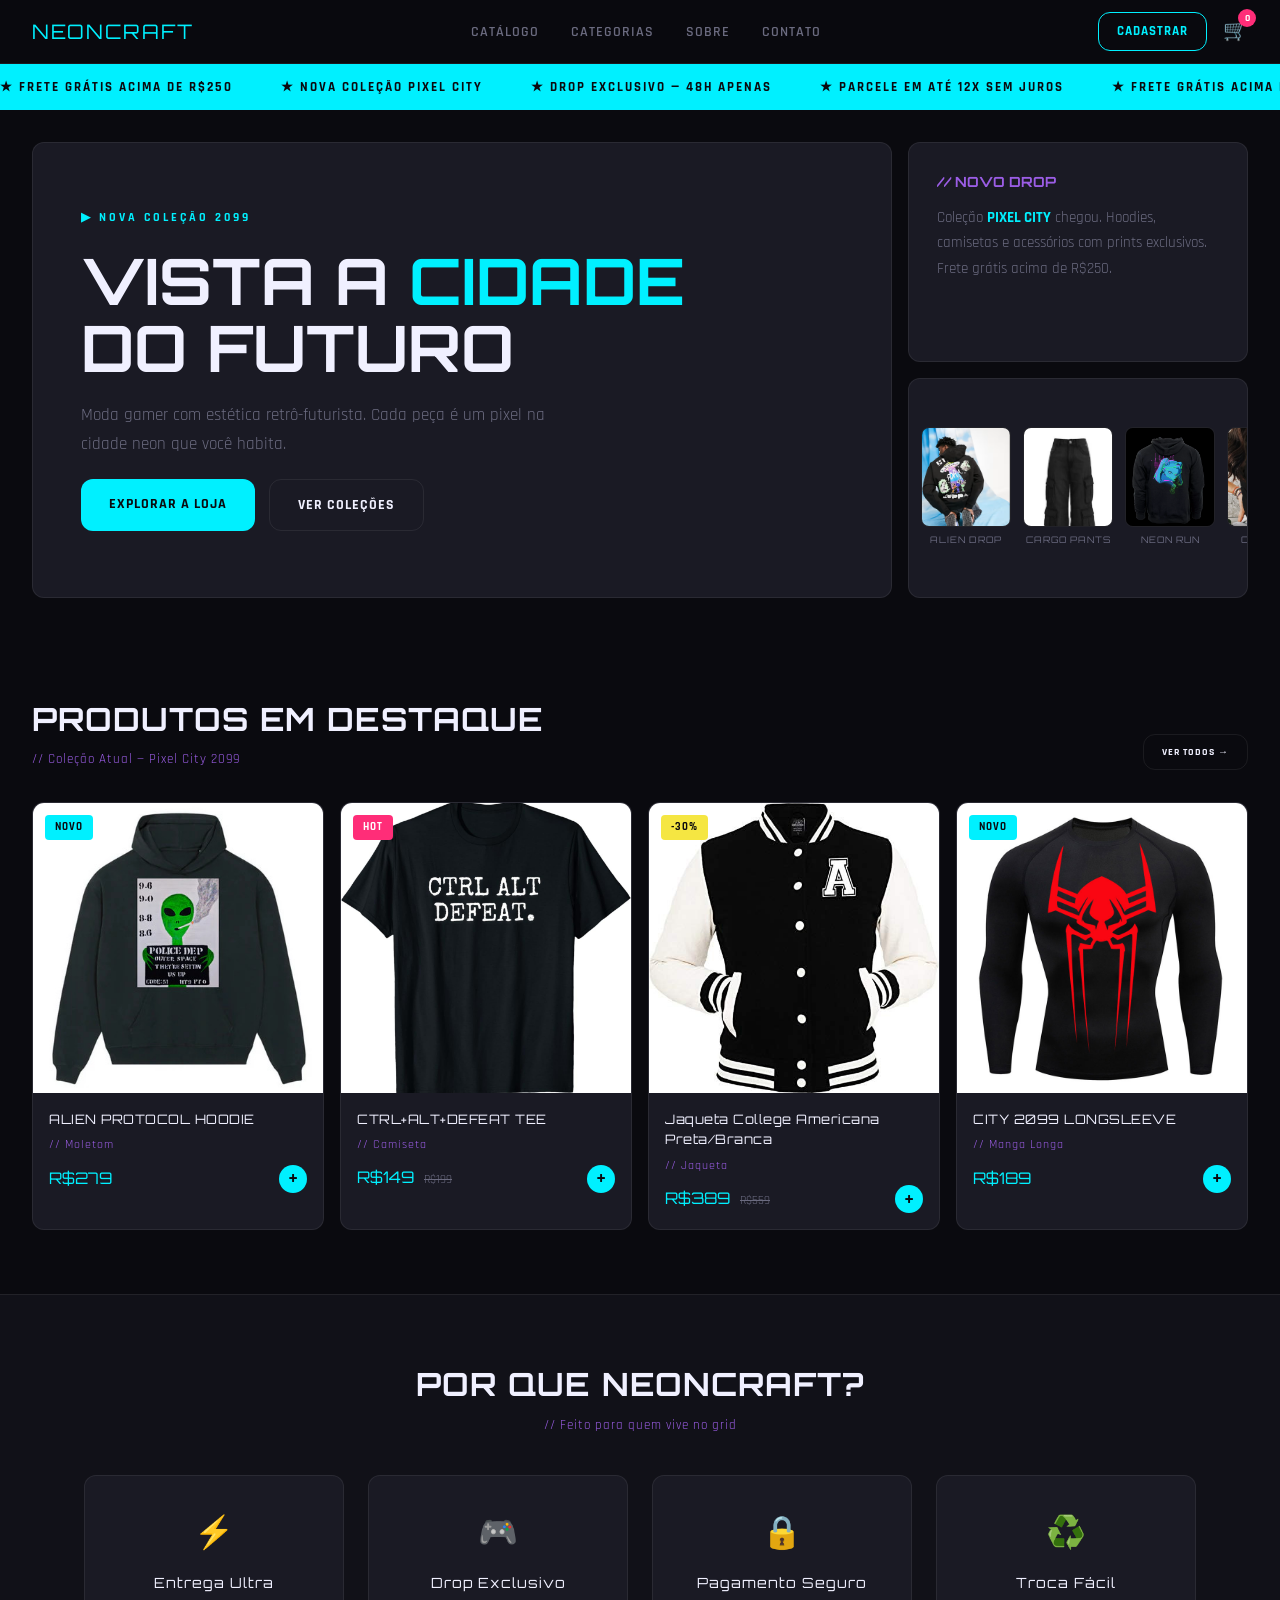
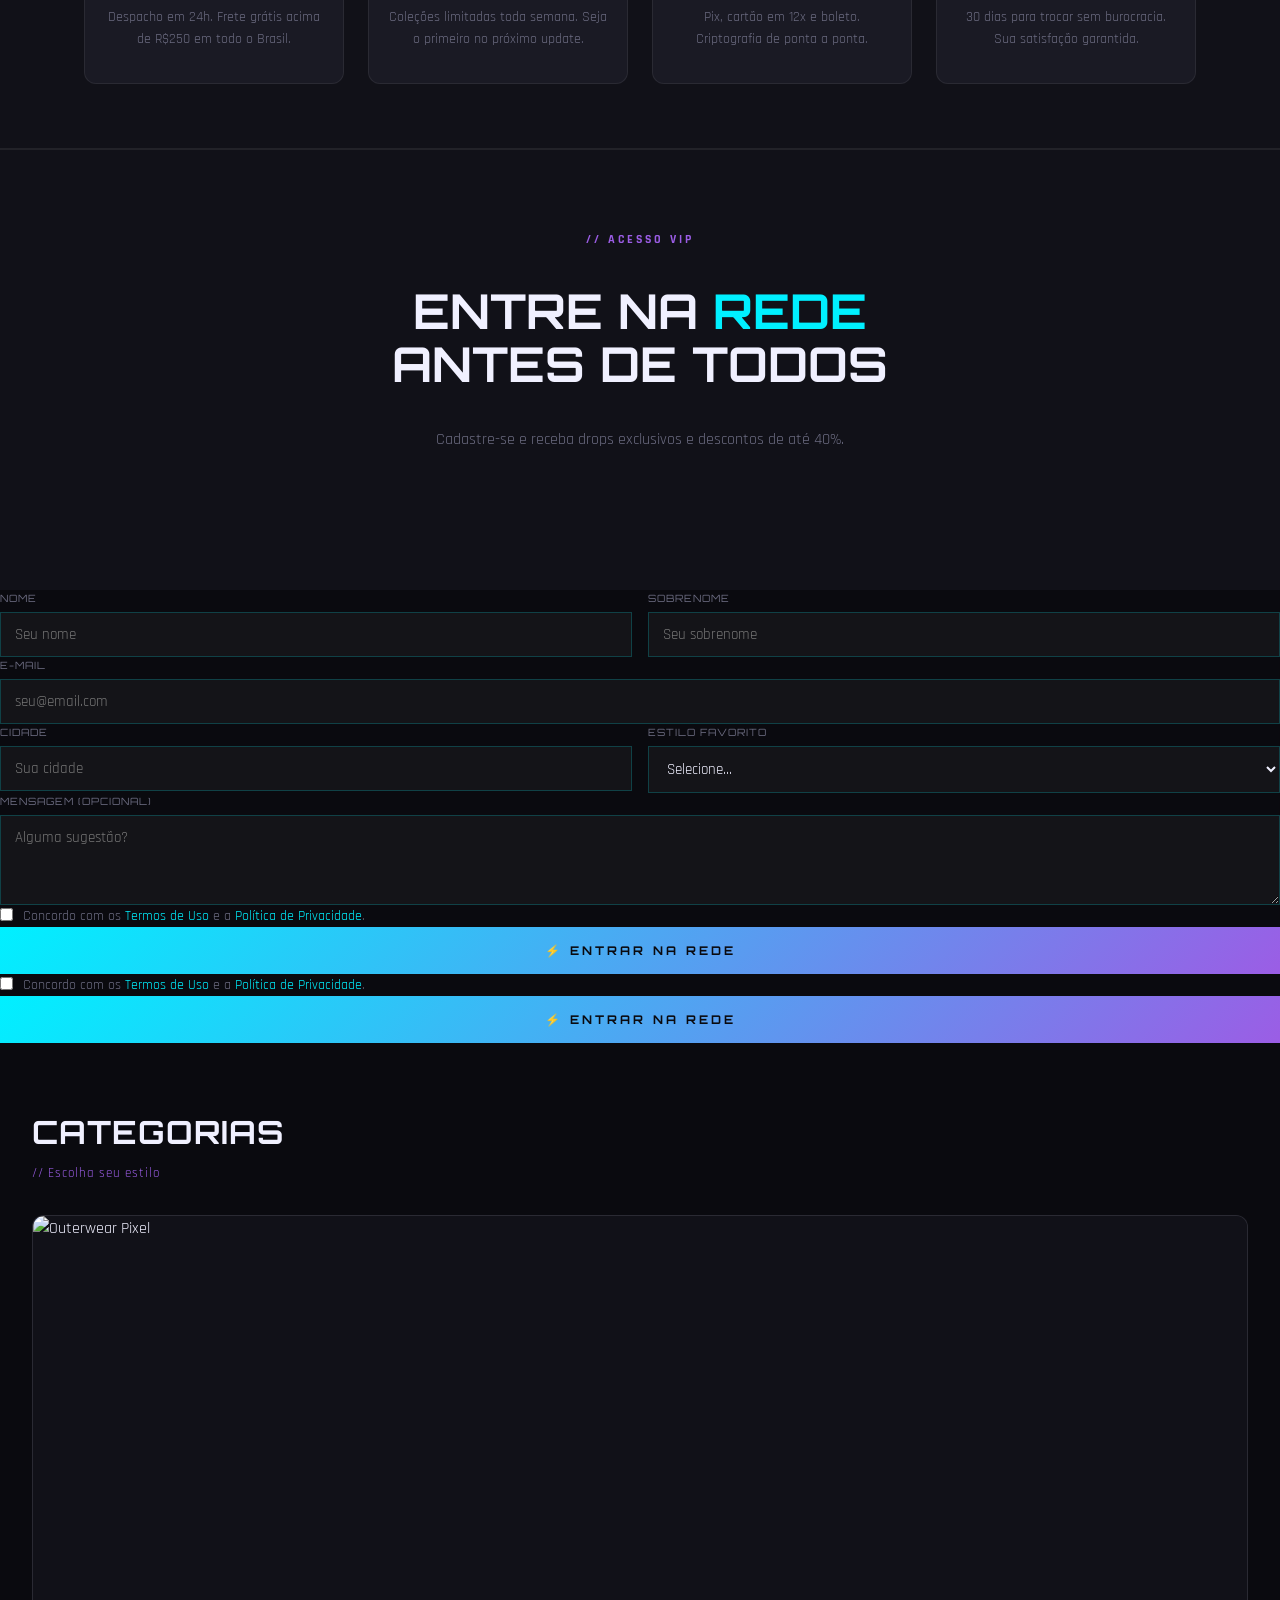
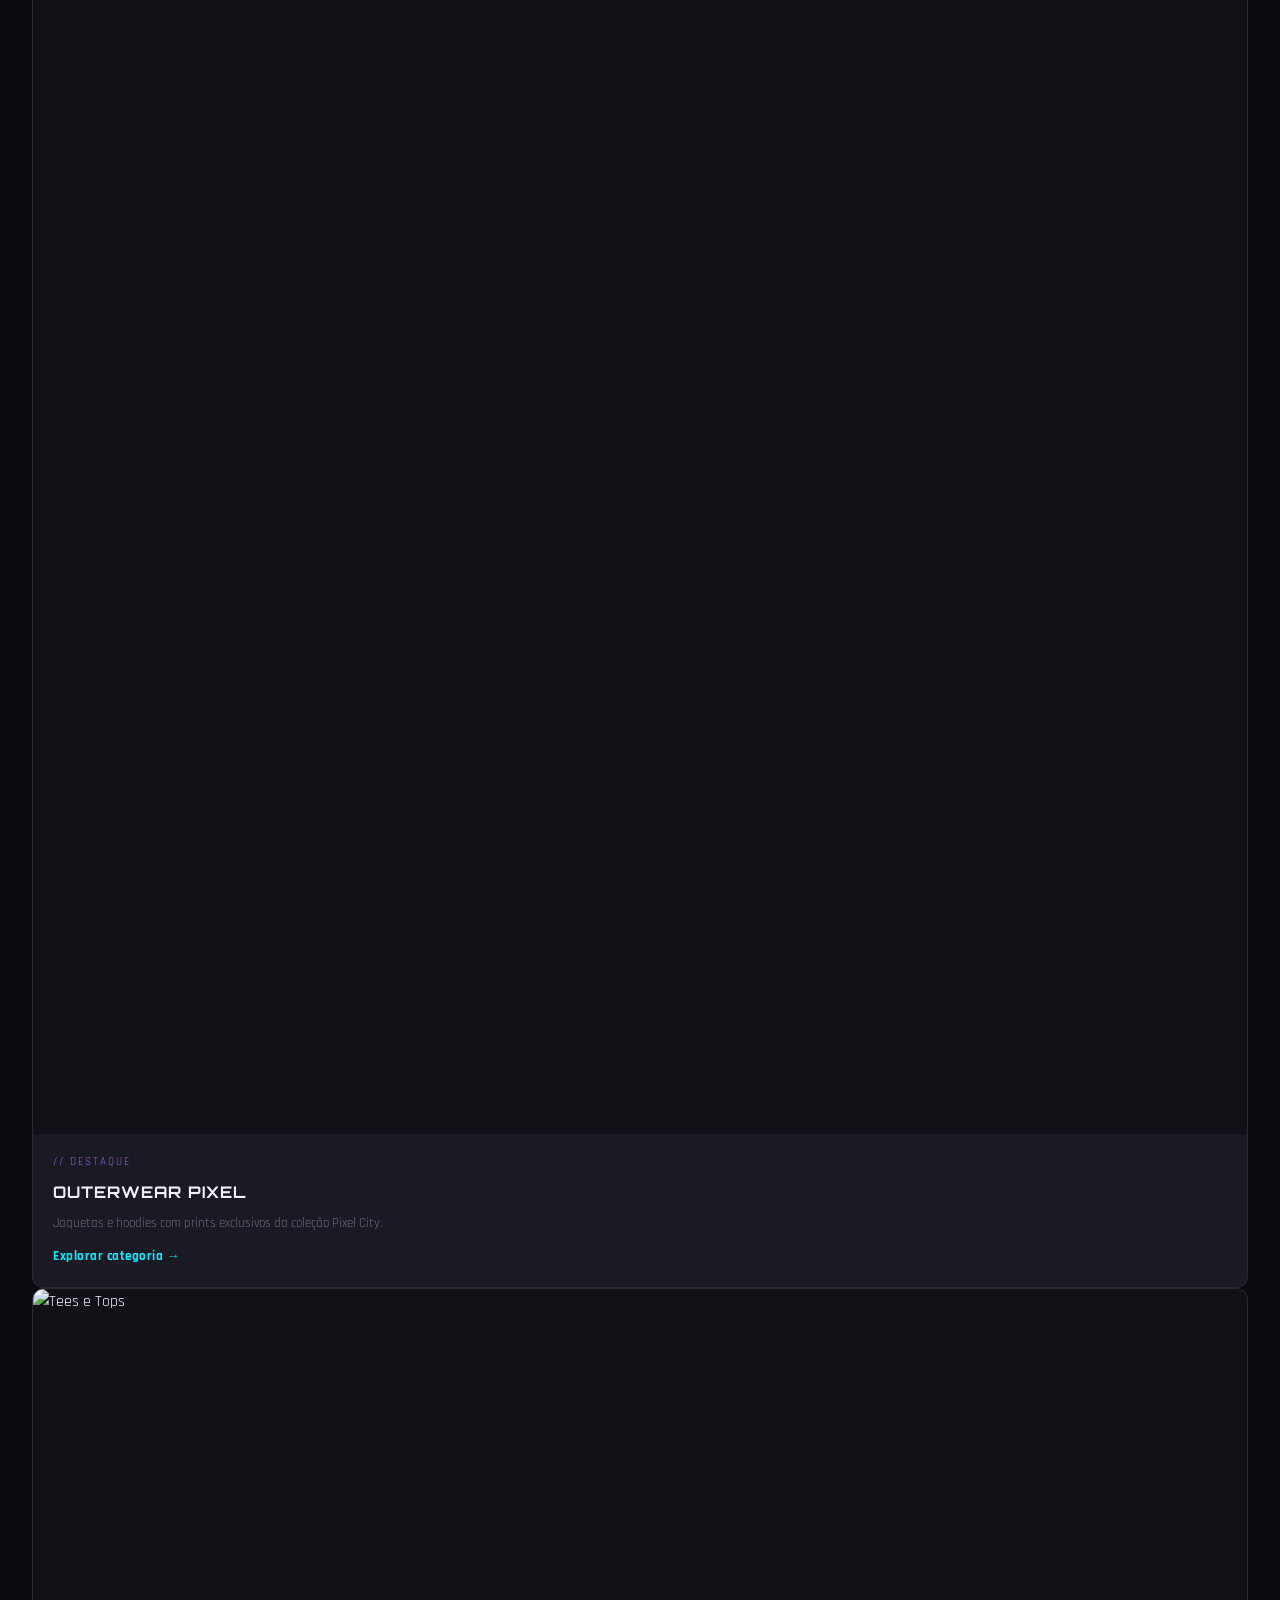
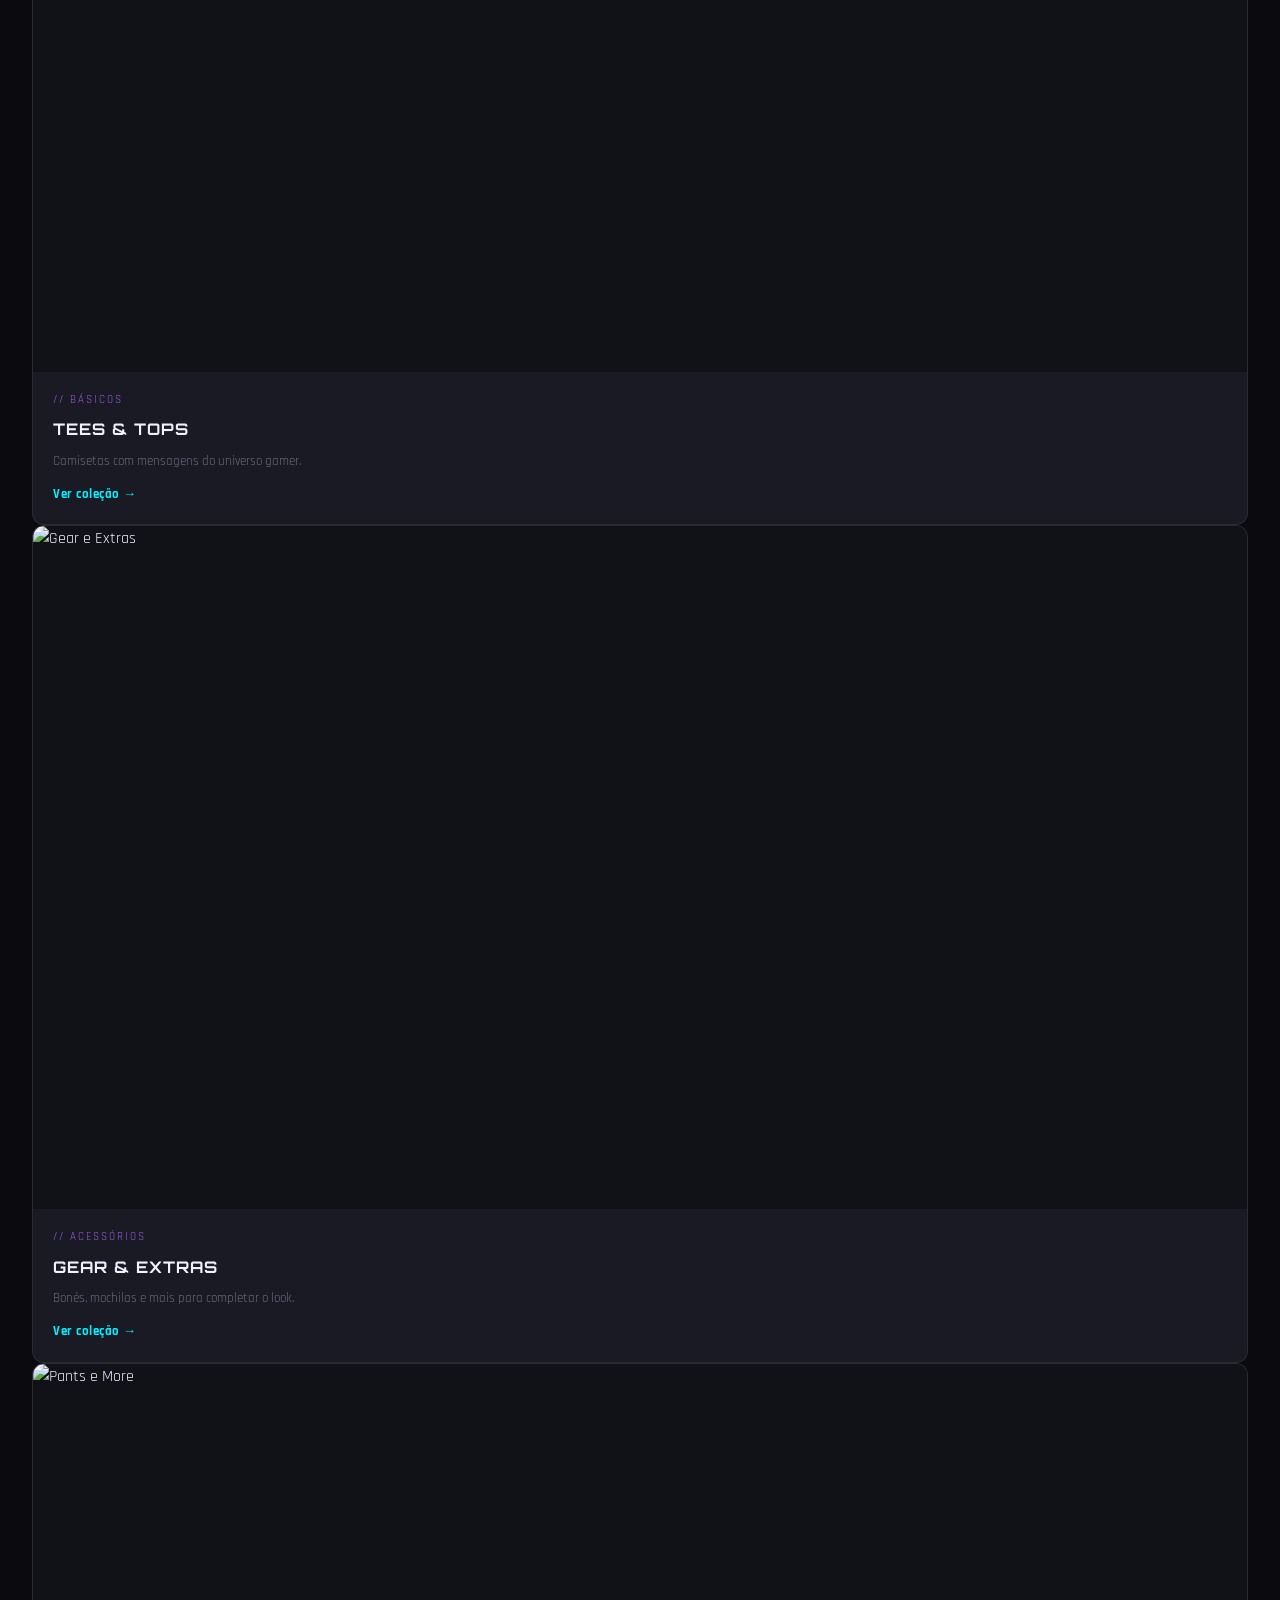
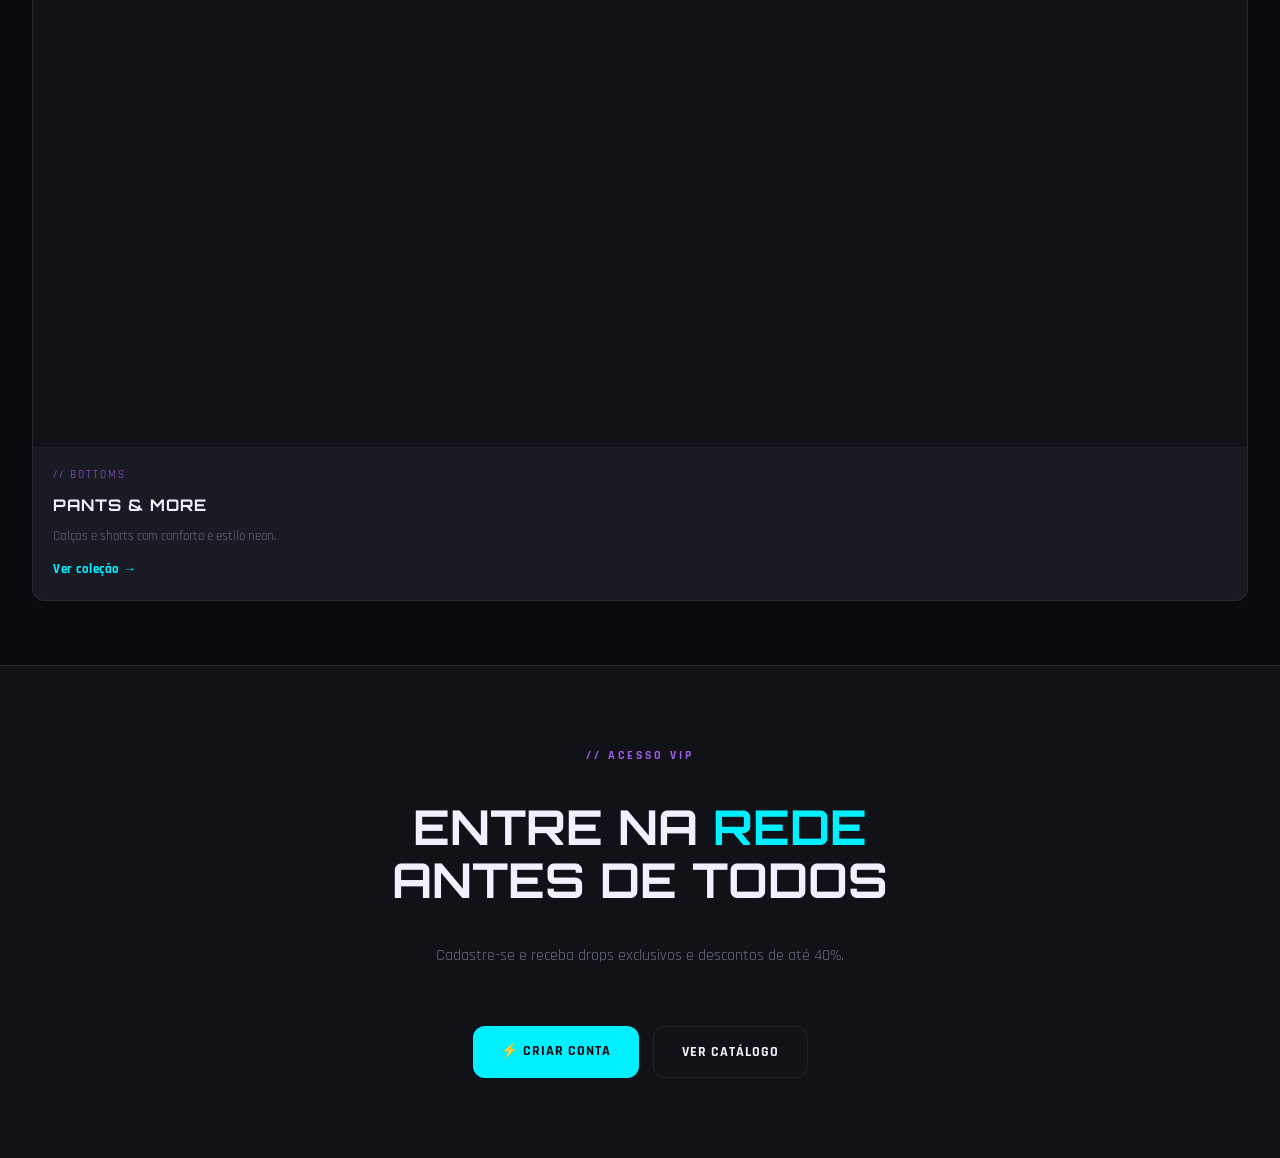
==== index.html @ 834e28f8 "Rodape" ====
<!DOCTYPE html>
<html lang="pt-BR">
<head>
  <meta charset="UTF-8" />
  <meta name="viewport" content="width=device-width, initial-scale=1.0" />
  <title>NEONCRAFT — Loja Gamer</title>
  <link rel="preconnect" href="https://fonts.googleapis.com" />
  <link rel="preconnect" href="https://fonts.gstatic.com" crossorigin />
  <link href="https://fonts.googleapis.com/css2?family=Rajdhani:wght@400;500;600;700&family=Orbitron:wght@700;900&display=swap" rel="stylesheet" />
  <link rel="stylesheet" href="style.css" />
</head>
<body>
  <!-- Barra de navegação -->
  <header class="navbar">
    <a href="index.html" class="nav-logo">NEONCRAFT</a>
    <ul class="nav-links">
      <li><a href="catalogo.html">Catálogo</a></li>
      <li><a href="#categorias">Categorias</a></li>
      <li><a href="#sobre">Sobre</a></li>
      <li><a href="cadastro.html">Contato</a></li>
    </ul>

    <div class="nav-actions">
      <a href="cadastro.html" class="btn-cadastrar">Cadastrar</a>
      <a href="carrinho.html" class="cart-icon">🛒
        <span class="cart-badge">0</span>
      </a>
    </div>
  </header>

  <!-- ===== FAIXA DE AVISOS ANIMADA ===== -->
  <div class="ticker">
    <div class="ticker-inner">
      <span class="ticker-item">★ FRETE GRÁTIS ACIMA DE R$250</span>
      <span class="ticker-item">★ NOVA COLEÇÃO PIXEL CITY</span>
      <span class="ticker-item">★ DROP EXCLUSIVO — 48H APENAS</span>
      <span class="ticker-item">★ PARCELE EM ATÉ 12X SEM JUROS</span>
      <span class="ticker-item">★ FRETE GRÁTIS ACIMA DE R$250</span>
      <span class="ticker-item">★ NOVA COLEÇÃO PIXEL CITY</span>
      <span class="ticker-item">★ DROP EXCLUSIVO — 48H APENAS</span>
      <span class="ticker-item">★ PARCELE EM ATÉ 12X SEM JUROS</span>
    </div>
  </div>

  <!-- ===== HERO ===== -->
  <section class="hero">
    <!-- Card principal com título e botões -->
    <div class="hero-main-card">
        <p class="hero-eyebrow">▶ NOVA COLEÇÃO 2099</p>
        <h1 class="hero-title">VISTA A <span>CIDADE</span><br>DO FUTURO</h1>
        <p class="hero-desc">Moda gamer com estética retrô-futurista. Cada peça é um pixel na cidade neon que você habita.</p>
        <div class="hero-btns">
          <a href="catalogo.html" class="btn-primary">Explorar a Loja</a>
          <a href="#categorias" class="btn-secondary">Ver Coleções</a>
        </div>
    </div>

    <!-- Card secundário de texto -->
    <div class="hero-text-card">
      <h3>// NOVO DROP</h3>
      <p>Coleção <strong style="color:var(--cyan)">PIXEL CITY</strong> chegou. Hoodies, camisetas e acessórios com prints exclusivos. Frete grátis acima de R$250.</p>
    </div>

    <!-- Card de scroll com imagens -->
    <div class="hero-scroll-card">
      <div class="scroll-track">
        <div class="scroll-item">
          <img src="Img/Img_Scroll/ALIEN DROP.png" alt="Alien Drop" class="scroll-img" />
          <span>ALIEN DROP</span>
        </div>
        <div class="scroll-item">
          <img src="Img/Img_Scroll/CARGO PANTS.png" alt="Ctrl Alt" class="scroll-img" />
          <span>CARGO PANTS</span>
        </div>

        <div class="scroll-item">
          <img src="Img/Img_Scroll/NEON RUN.png" alt="Neon Run" class="scroll-img" />
          <span>NEON RUN</span>
        </div>
        <div class="scroll-item">
          <img src="Img/Img_Scroll/CITY 2099.png" alt="City 2099" class="scroll-img" />
          <span>CITY 2099</span>
        </div>
        <div class="scroll-item">
          <img src="Img/Img_Scroll/PIXEL ART.png" alt="Pixel Art" class="scroll-img" />
          <span>PIXEL ART</span>
        </div>
        <div class="scroll-item">
          <img src="Img/Img_Scroll/GLITCH.png" alt="Glitch" class="scroll-img" />
          <span>GLITCH</span>
        </div>

        <!-- Duplicados para o loop contínuo funcionar -->
          <div class="scroll-item">
          <img src="Img/Img_Scroll/ALIEN DROP.png" alt="Alien Drop" class="scroll-img" />
          <span>ALIEN DROP</span>
        </div>
        <div class="scroll-item">
          <img src="Img/Img_Scroll/CARGO PANTS.png" alt="Ctrl Alt" class="scroll-img" />
          <span>CARGO PANTS</span>
        </div>

        <div class="scroll-item">
          <img src="Img/Img_Scroll/NEON RUN.png" alt="Neon Run" class="scroll-img" />
          <span>NEON RUN</span>
        </div>
        <div class="scroll-item">
          <img src="Img/Img_Scroll/CITY 2099.png" alt="City 2099" class="scroll-img" />
          <span>CITY 2099</span>
        </div>
        <div class="scroll-item">
          <img src="Img/Img_Scroll/PIXEL ART.png" alt="Pixel Art" class="scroll-img" />
          <span>PIXEL ART</span>
        </div>
        <div class="scroll-item">
          <img src="Img/Img_Scroll/GLITCH.png" alt="Glitch" class="scroll-img" />
          <span>GLITCH</span>
        </div>

      </div>
    </div>
  </section>

  <!-- ===== PRODUTOS EM DESTAQUE ===== -->
  <section class="section" id="produtos">
    <div class="section-header">
      <div>
        <h2 class="section-title">PRODUTOS EM DESTAQUE</h2>
        <p class="section-sub">// Coleção Atual — Pixel City 2099</p>
      </div>
      <a href="catalogo.html" class="btn-secondary" style="font-size:10px;padding:9px 18px;">Ver Todos →</a>
    </div>

    <!-- ===== PRODUTO 1 ===== -->
    <div class="products-grid">
      <a href="catalogo.html" class="product-card">
        <div class="product-img">
          <img src="/Img/Img_destaque/ALIEN PROTOCOL HOODIE.jpg" alt="Alien Protocol Hoodie" />
          <span class="product-badge badge-new">Novo</span>
        </div>
        <div class="product-info">
          <p class="product-name">ALIEN PROTOCOL HOODIE</p>
          <p class="product-tag">// Moletom</p>
          <div class="product-price-row">
            <span class="product-price">R$279</span>
            <span class="btn-add">+</span>
          </div>
        </div>
      </a>
      <!-- ===== PRODUTO 2 ===== -->
      <a href="catalogo.html" class="product-card">
        <div class="product-img">
          <img src="/Img/Img_destaque/CTRL+ALT+DEFEAT TEE.jpg" alt="Ctrl Alt Defeat Tee" />
          <span class="product-badge badge-hot">Hot</span>
        </div>
        <div class="product-info">
          <p class="product-name">CTRL+ALT+DEFEAT TEE</p>
          <p class="product-tag">// Camiseta</p>
          <div class="product-price-row">
            <div>
              <span class="product-price">R$149</span>
              <span class="product-price-old">R$199</span>
            </div>
            <span class="btn-add">+</span>
          </div>
        </div>
      </a>
      <!-- ===== PRODUTO 3 ===== -->
      <a href="catalogo.html" class="product-card">
        <div class="product-img">
          <img src="/Img/Img_destaque/Jaqueta apex.jpg" alt="Jaqueta College Americana Preta/Branca" />
          <span class="product-badge badge-sale">-30%</span>
        </div>
        <div class="product-info">
          <p class="product-name">Jaqueta College Americana Preta/Branca</p>
          <p class="product-tag">// Jaqueta</p>
          <div class="product-price-row">
            <div>
              <span class="product-price">R$389</span>
              <span class="product-price-old">R$559</span>
            </div>
            <span class="btn-add">+</span>
          </div>
        </div>
      </a>
      <!-- ===== PRODUTO 4 ===== -->
      <a href="catalogo.html" class="product-card">
        <div class="product-img">
          <img src="/Img/Img_destaque/CITY 2099 LONGSLEEVE.jpg" alt="City 2099 Longsleeve" />
          <span class="product-badge badge-new">Novo</span>
        </div>
        <div class="product-info">
          <p class="product-name">CITY 2099 LONGSLEEVE</p>
          <p class="product-tag">// Manga Longa</p>
          <div class="product-price-row">
            <span class="product-price">R$189</span>
            <span class="btn-add">+</span>
          </div>
        </div>
      </a>
    </div>
  </section>

  <!-- ===== POR QUE NEONCRAFT? ===== -->
<section class="features" id="sobre">
  <div class="section-header" style="justify-content:center; text-align:center; margin-bottom:40px;">
    <div>
      <h2 class="section-title">POR QUE NEONCRAFT?</h2>
      <p class="section-sub">// Feito para quem vive no grid</p>
    </div>
  </div>
  <div class="features-flex">
    <div class="feature-item">
      <span class="feature-icon">⚡</span>
      <p class="feature-title">Entrega Ultra</p>
      <p class="feature-desc">Despacho em 24h. Frete grátis acima de R$250 em todo o Brasil.</p>
    </div>
    <div class="feature-item">
      <span class="feature-icon">🎮</span>
      <p class="feature-title">Drop Exclusivo</p>
      <p class="feature-desc">Coleções limitadas toda semana. Seja o primeiro no próximo update.</p>
    </div>
    <div class="feature-item">
      <span class="feature-icon">🔒</span>
      <p class="feature-title">Pagamento Seguro</p>
      <p class="feature-desc">Pix, cartão em 12x e boleto. Criptografia de ponta a ponta.</p>
    </div>
    <div class="feature-item">
      <span class="feature-icon">♻️</span>
      <p class="feature-title">Troca Fácil</p>
      <p class="feature-desc">30 dias para trocar sem burocracia. Sua satisfação garantida.</p>
    </div>
  </div>
</section>
<section class="newsletter" id="contato">
  <div class="newsletter-inner" id="cadastro">
    <p class="newsletter-eyebrow">// ACESSO VIP</p>
    <h2 class="newsletter-title">ENTRE NA <span>REDE</span><br>ANTES DE TODOS</h2>
    <p class="newsletter-desc">Cadastre-se e receba drops exclusivos e descontos de até 40%.</p>

    <form class="newsletter-form" onsubmit="handleSubmit(event)" novalidate>
    </form>
  </div>
</section>
<div class="form-row">
  <div class="form-group">
    <label class="form-label" for="nome">Nome</label>
    <input class="form-input" type="text" id="nome" placeholder="Seu nome" required />
  </div>
  <div class="form-group">
    <label class="form-label" for="sobrenome">Sobrenome</label>
    <input class="form-input" type="text" id="sobrenome" placeholder="Seu sobrenome" required />
  </div>
</div>
<div class="form-group">
  <label class="form-label" for="email">E-mail</label>
  <input class="form-input" type="email" id="email" placeholder="seu@email.com" required />
</div>
<div class="form-row">
  <div class="form-group">
    <label class="form-label" for="cidade">Cidade</label>
    <input class="form-input" type="text" id="cidade" placeholder="Sua cidade" />
  </div>
  <div class="form-group">
    <label class="form-label" for="estilo">Estilo Favorito</label>
    <select class="form-select" id="estilo">
      <option value="">Selecione...</option>
      <option>Hoodies & Moletom</option>
      <option>Camisetas & Tops</option>
      <option>Jaquetas & Bombers</option>
      <option>Acessórios</option>
      <option>Tudo!</option>
    </select>
  </div>
</div>
<div class="form-group">
  <label class="form-label" for="mensagem">Mensagem (opcional)</label>
  <textarea class="form-textarea" id="mensagem" placeholder="Alguma sugestão?"></textarea>
</div>
<label class="form-check">
  <input type="checkbox" id="termos" required />
  <span class="form-check-label">Concordo com os <a href="#">Termos de Uso</a> e a <a href="#">Política de Privacidade</a>.</span>
</label>
<button type="submit" class="form-submit">⚡ ENTRAR NA REDE</button>

<div class="form-success" id="formSuccess">
  <p>✓ CADASTRO REALIZADO</p>
  <p>Bem-vindo à rede! Fique de olho no seu e-mail.</p>
</div>
<label class="form-check">
  <input type="checkbox" id="termos" required />
  <span class="form-check-label">Concordo com os <a href="#">Termos de Uso</a> e a <a href="#">Política de Privacidade</a>.</span>
</label>
<button type="submit" class="form-submit">⚡ ENTRAR NA REDE</button>

<div class="form-success" id="formSuccess">
  <p>✓ CADASTRO REALIZADO</p>
  <p>Bem-vindo à rede! Fique de olho no seu e-mail.</p>
</div>

<!-- ===== CATEGORIAS ===== -->
<section class="section" id="categorias">
  <div class="section-header">
    <div>
      <h2 class="section-title">CATEGORIAS</h2>
      <p class="section-sub">// Escolha seu estilo</p>
    </div>
  </div>
  <div class="categories-grid">

    <a href="catalogo.html" class="cat-card large">
      <div class="cat-img">
        <img src="" alt="Outerwear Pixel" />
      </div>
      <div class="cat-info">
        <p class="cat-label">// Destaque</p>
        <h3 class="cat-title">OUTERWEAR PIXEL</h3>
        <p class="cat-desc">Jaquetas e hoodies com prints exclusivos da coleção Pixel City.</p>
        <span class="cat-link">Explorar categoria →</span>
      </div>
    </a>
<!-- Categoria 2 -->
    <a href="catalogo.html" class="cat-card">
      <div class="cat-img">
        <img src="" alt="Tees e Tops" />
      </div>
      <div class="cat-info">
        <p class="cat-label">// Básicos</p>
        <h3 class="cat-title">TEES & TOPS</h3>
        <p class="cat-desc">Camisetas com mensagens do universo gamer.</p>
        <span class="cat-link">Ver coleção →</span>
      </div>
    </a>


    <!-- Categoria 3 -->
    <a href="catalogo.html" class="cat-card">
      <div class="cat-img">
        <img src="" alt="Gear e Extras" />
      </div>
      <div class="cat-info">
        <p class="cat-label">// Acessórios</p>
        <h3 class="cat-title">GEAR & EXTRAS</h3>
        <p class="cat-desc">Bonés, mochilas e mais para completar o look.</p>
        <span class="cat-link">Ver coleção →</span>
      </div>
    </a>


    <!-- Categoria 4 -->
    <a href="catalogo.html" class="cat-card">
      <div class="cat-img">
        <img src="" alt="Pants e More" />
      </div>
      <div class="cat-info">
        <p class="cat-label">// Bottoms</p>
        <h3 class="cat-title">PANTS & MORE</h3>
        <p class="cat-desc">Calças e shorts com conforto e estilo neon.</p>
        <span class="cat-link">Ver coleção →</span>
      </div>
    </a>


  </div>
</section>
<!-- ===== NEWSLETTER / CTA ===== -->
<section class="newsletter" id="contato">
  <div class="newsletter-inner">
    <p class="newsletter-eyebrow">// ACESSO VIP</p>
    <h2 class="newsletter-title">ENTRE NA <span>REDE</span><br>ANTES DE TODOS</h2>
    <p class="newsletter-desc">Cadastre-se e receba drops exclusivos e descontos de até 40%.</p>
    <div class="newsletter-btns">
      <a href="cadastro.html" class="btn-primary">⚡ Criar Conta</a>
      <a href="catalogo.html" class="btn-secondary">Ver Catálogo</a>
    </div>
  </div>
</section>

</body>
</html>
---- style.css ----
/* --- reset css --- */
*, *::before, *::after {
    box-sizing: border-box;
    margin: 0;
    padding: 0;
}


/* !--- Variáveis globais de cor, tipografia e layout --- !*/
:root {
    --bg:         #0a0a0f;
    --bg2:        #111118;
    --bg3:        #1a1a24;
    --cyan:       #00f0ff;
    --purple:     #9b5de5;
    --pink:       #ff2d78;
    --yellow:     #f5e642;
    --white:      #f0f0ff;
    --gray:       #6b6b80;
    --border:     rgba(255,255,255,0.07);
    --radius:     12px;
    --font-main:  'Rajdhani', sans-serif;
    --font-title: 'Orbitron', sans-serif;
}

/* --- Rolagem suave entre seções --- */
html { scroll-behavior: smooth; }


/* --- Estilo base do corpo da página --- */
body {
    background-color: var(--bg);
    color: var(--white);
    font-family: var(--font-main);
    font-size: 16px;
    line-height: 1.6;
    -webkit-font-smoothing: antialiased;
}


/* --- Links sem sublinhado --- */
a {
    color: inherit;
    text-decoration: none;
}


/* --- Remove marcadores de lista --- */
ul { list-style: none; }


/* --- Imagens responsivas por padrão --- */
img {
    display: block;
    max-width: 100%;
}

/* !--- Variáveis globais de cor, tipografia e layout fim ---! */

/* --- Barra de navegação fixa no topo --- */
.navbar {
    position: sticky;
    top: 0;
    z-index: 100;
    display: flex;
    align-items: center;
    justify-content: space-between;
    padding: 0 32px;
    height: 64px;
    background: rgba(10, 10, 15, 0.92);
    backdrop-filter: blur(12px);
    border-bottom: 1px solid var(--border);
}

/* --- Logo --- */
.nav-logo {
    font-family: var(--font-title);
    font-size: 20px;
    color: var(--cyan);
    letter-spacing: 2px;
}

/* --- Links do menu --- */
.nav-links {
    display: flex;
    gap: 32px;
}

.nav-links a {
    font-family: var(--font-main);
    font-size: 14px;
    font-weight: 600;
    letter-spacing: 1px;
    color: var(--gray);
    text-transform: uppercase;
    transition: color 0.2s;
}

.nav-links a:hover,
.nav-links a.active {
    color: var(--cyan);
}

/* --- Ações da navbar (botão + carrinho) --- */
.nav-actions {
    display: flex;
    align-items: center;
    gap: 16px;
}

/* --- Botão de cadastro --- */
.btn-cadastrar {
    font-family: var(--font-main);
    font-size: 13px;
    font-weight: 700;
    letter-spacing: 1px;
    text-transform: uppercase;
    padding: 8px 18px;
    border: 1px solid var(--cyan);
    color: var(--cyan);
    border-radius: var(--radius);
    transition: background 0.2s, color 0.2s;
}

.btn-cadastrar:hover {
    background: var(--cyan);
    color: var(--bg);
}

/* --- Ícone do carrinho --- */
.cart-icon {
    position: relative;
    font-size: 20px;
}

/* --- Badge de quantidade no carrinho --- */
.cart-badge {
    position: absolute;
    top: -6px;
    right: -8px;
    background: var(--pink);
    color: #fff;
    font-size: 10px;
    font-weight: 700;
    width: 18px;
    height: 18px;
    border-radius: 50%;
    display: flex;
    align-items: center;
    justify-content: center;
}

/* --- Faixa externa do ticker --- */

.ticker {
    overflow: hidden;
    background: var(--cyan);
    padding: 10px 0;
    white-space: nowrap;
}

/* --- Faixa interna que se move --- */
.ticker-inner {
    display: inline-flex;
    gap: 48px;
    animation: ticker-move 28s linear infinite;
}

/* --- Itens do ticker --- */
.ticker-item {
    font-family: var(--font-main);
    font-size: 13px;
    font-weight: 700;
    letter-spacing: 2px;
    text-transform: uppercase;
    color: var(--bg);
}

/* --- Animação de rolagem do ticker --- */
@keyframes ticker-move {
    from { transform: translateX(0); }
    to   { transform: translateX(-50%); }
}

.hero {
    display: grid;
    grid-template-columns: 1fr 340px;
    grid-template-rows: 1fr 1fr;
    gap: 16px;
    padding: 32px;
    min-height: 520px;
display: grid;
    grid-template-columns: 1fr 340px;
    grid-template-rows: 1fr 1fr;
    gap: 16px;
    padding: 32px;
    min-height: 520px;
}

/* --- Card principal (coluna 1, linhas 1 e 2) --- */
.hero-main-card {
    grid-column: 1;
    grid-row: 1 / 3;
    background: var(--bg3);
    border: 1px solid var(--border);
    border-radius: var(--radius);
    padding: 48px;
    display: flex;
    flex-direction: column;
    justify-content: center;
    gap: 20px;
    grid-column: 1;
    grid-row: 1 / 3;
    background: var(--bg3);
    border: 1px solid var(--border);
    border-radius: var(--radius);
    padding: 48px;
    display: flex;
    flex-direction: column;
    justify-content: center;
    gap: 20px;
}

/* --- Eyebrow do hero --- */
.hero-eyebrow {
    font-size: 12px;
    font-weight: 700;
    letter-spacing: 3px;
    color: var(--cyan);
    text-transform: uppercase;
    font-size: 12px;
    font-weight: 700;
    letter-spacing: 3px;
    color: var(--cyan);
    text-transform: uppercase;
}


/* --- Título principal --- */
.hero-title {
    font-family: var(--font-title);
    font-size: clamp(36px, 5vw, 72px);
    line-height: 1.05;
    color: var(--white);
    font-family: var(--font-title);
    font-size: clamp(36px, 5vw, 72px);
    line-height: 1.05;
    color: var(--white);
}

/* --- Palavra destacada no título --- */
.hero-title span { color: var(--cyan); }

/* --- Descrição do hero --- */
.hero-desc {
    font-size: 17px;
    color: var(--gray);
    max-width: 480px;
    line-height: 1.7;
    font-size: 17px;
    color: var(--gray);
    max-width: 480px;
    line-height: 1.7;
}


/* --- Grupo de botões --- */
.hero-btns {
    display: flex;
    gap: 14px;
    flex-wrap: wrap;
    display: flex;
    gap: 14px;
    flex-wrap: wrap;
}

/* --- Botão primário --- */
.btn-primary {
    font-family: var(--font-main);
    font-size: 14px;
    font-weight: 700;
    letter-spacing: 1px;
    text-transform: uppercase;
    padding: 14px 28px;
    background: var(--cyan);
    color: var(--bg);
    border-radius: var(--radius);
    transition: opacity 0.2s;
    font-family: var(--font-main);
    font-size: 14px;
    font-weight: 700;
    letter-spacing: 1px;
    text-transform: uppercase;
    padding: 14px 28px;
    background: var(--cyan);
    color: var(--bg);
    border-radius: var(--radius);
    transition: opacity 0.2s;
}

.btn-primary:hover { opacity: 0.85; }

/* --- Botão secundário --- */
.btn-secondary {
    font-family: var(--font-main);
    font-size: 14px;
    font-weight: 700;
    letter-spacing: 1px;
    text-transform: uppercase;
    padding: 14px 28px;
    border: 1px solid var(--border);
    color: var(--white);
    border-radius: var(--radius);
    transition: border-color 0.2s, color 0.2s;
}

.btn-secondary:hover {
    border-color: var(--cyan);
    color: var(--cyan);
}

/* --- Card secundário de texto --- */
.hero-text-card {
    grid-column: 2;
    grid-row: 1;
    background: var(--bg3);
    border: 1px solid var(--border);
    border-radius: var(--radius);
    padding: 28px;
    display: flex;
    flex-direction: column;
    gap: 12px;
}

.hero-text-card h3 {
    font-family: var(--font-title);
    font-size: 14px;
    color: var(--purple);
    }

.hero-text-card p {
    font-size: 15px;
    color: var(--gray);
    line-height: 1.7;
}

/* --- Card do scroll lateral --- */
.hero-scroll-card {
    grid-column: 2;
    grid-row: 2;
    background: var(--bg3);
    border: 1px solid var(--border);
    border-radius: var(--radius);
    overflow: hidden;
    display: flex;
    align-items: center;
    max-width: 340px;
    height: 100%;
    min-height: 160px;
}

/* --- Trilha de scroll animada --- */
.scroll-track {
    display: flex;
    gap: 12px;
    padding: 12px;
    animation: scroll-lateral 20s linear infinite;
    white-space: nowrap;
    width: max-content;
}

/* --- Cada item do scroll --- */
.scroll-item {
    display: inline-flex;
    flex-direction: column;
    align-items: center;
    gap: 6px;
    flex-shrink: 0;
    min-width: 90px;
}

/* --- Imagem do scroll --- */
.scroll-img {
    width: 90px;
    height: 100px;
    object-fit: cover;
    object-position: center top;
    border-radius: 8px;
    background: var(--bg2);
    border: 1px solid var(--border);
    display: block;
    flex-shrink: 0;
}

/* --- Texto abaixo da imagem --- */
.scroll-item span {
    font-family: var(--font-title);
    font-size: 9px;
    letter-spacing: 1px;
    color: var(--gray);
    white-space: nowrap;
}

/* --- Animação lateral --- */
@keyframes scroll-lateral {
    from { transform: translateX(0); }
    to   { transform: translateX(-50%); }
}

.section {
    padding: 64px 32px;
}

/* --- Cabeçalho de seção com título e ação --- */
.section-header {
    display: flex;
    align-items: flex-end;
    justify-content: space-between;
    margin-bottom: 32px;
}

/* --- Título de seção --- */
.section-title {
    font-family: var(--font-title);
    font-size: clamp(20px, 3vw, 32px);
    color: var(--white);
    letter-spacing: 1px;
}

/* --- Subtítulo de seção --- */
.section-sub {
    font-size: 13px;
    color: var(--purple);
    margin-top: 4px;
    letter-spacing: 1px;
}

/* --- Grid de produtos (4 colunas) --- */
.products-grid {
    display: grid;
    grid-template-columns: repeat(4, 1fr);
    gap: 16px;
}

/* --- Card de produto --- */
.product-card {
    background: var(--bg3);
    border: 1px solid var(--border);
    border-radius: var(--radius);
    overflow: hidden;
    transition: border-color 0.2s, transform 0.2s;
    display: block;
}

.product-card:hover {
    border-color: var(--cyan);
    transform: translateY(-4px);
}

/* --- Área da imagem do produto --- */
.product-img {
    position: relative;
    width: 100%;
    aspect-ratio: 1;
    overflow: hidden;
    background: var(--bg2);
}

/* --- Imagem do produto --- */
.product-img img {
    width: 100%;
    height: 100%;
    object-fit: cover;
    display: block;
    transition: transform 0.3s;
}

.product-card:hover .product-img img {
    transform: scale(1.04);
}

/* --- Badge do produto (Novo, Hot, Sale) --- */
.product-badge {
    position: absolute;
    top: 12px;
    left: 12px;
    font-family: var(--font-main);
    font-size: 11px;
    font-weight: 700;
    letter-spacing: 1px;
    text-transform: uppercase;
    padding: 4px 10px;
    border-radius: 4px;
}

.badge-new  { background: var(--cyan);   color: var(--bg); }
.badge-hot  { background: var(--pink);   color: #fff; }
.badge-sale { background: var(--yellow); color: var(--bg); }

/* --- Informações do produto --- */
.product-info {
    padding: 16px;
    display: flex;
    flex-direction: column;
    gap: 6px;
}

/* --- Nome do produto --- */
.product-name {
    font-family: var(--font-title);
    font-size: 13px;
    letter-spacing: 0.5px;
    color: var(--white);
}

/* --- Tag de categoria --- */
.product-tag {
    font-size: 12px;
    color: var(--purple);
    letter-spacing: 1px;
}

/* --- Linha de preço + botão adicionar --- */
.product-price-row {
    display: flex;
    align-items: center;
    justify-content: space-between;
    margin-top: 4px;
}

/* --- Preço atual --- */
.product-price {
    font-family: var(--font-title);
    font-size: 16px;
    color: var(--cyan);
}

/* --- Preço antigo riscado --- */
.product-price-old {
    font-size: 12px;
    color: var(--gray);
    text-decoration: line-through;
    margin-left: 6px;
}

/* --- Botão de adicionar ao carrinho --- */
.btn-add {
    width: 28px;
    height: 28px;
    border-radius: 50%;
    background: var(--cyan);
    color: var(--bg);
    font-size: 18px;
    font-weight: 700;
    display: flex;
    align-items: center;
    justify-content: center;
    transition: background 0.2s;
}

.btn-add:hover { background: var(--purple); }

/* --- Seção de features com fundo diferenciado --- */
.features {
    padding: 64px 32px;
    background: var(--bg2);
    border-top: 1px solid var(--border);
    border-bottom: 1px solid var(--border);
}

/* --- Flex com itens distribuídos --- */
.features-flex {
    display: flex;
    gap: 24px;
    justify-content: center;
    flex-wrap: wrap;
}

/* --- Cada item de feature --- */
.feature-item {
    flex: 1 1 200px;
    max-width: 260px;
    display: flex;
    flex-direction: column;
    align-items: center;
    text-align: center;
    gap: 12px;
    padding: 32px 20px;
    background: var(--bg3);
    border: 1px solid var(--border);
    border-radius: var(--radius);
}

/* --- Ícone da feature --- */
.feature-icon {
    font-size: 32px;  
}

/* --- Título da feature --- */
.feature-title {
    font-family: var(--font-title);
    font-size: 14px;
    letter-spacing: 1px;
    color: var(--white);
}

/* --- Descrição da feature --- */
.feature-desc {
    font-size: 14px;
    color: var(--gray);
    line-height: 1.6;
}

@media (max-width: 1024px) {
  /* Hero vira coluna única */
    .hero {
    grid-template-columns: 1fr;
    grid-template-rows: auto auto auto;
    padding: 24px;
    }

    .hero-main-card {
    grid-column: 1;
    grid-row: 1;
    }

    .hero-text-card {
    grid-column: 1;
    grid-row: 2;
    }

    .hero-scroll-card {
    grid-column: 1;
    grid-row: 3;
    max-width: 100%;
    }

  /* Grid de produtos vira 2 colunas */
    .products-grid {
    grid-template-columns: repeat(2, 1fr);
    }

  /* Features em 2 colunas */
    .features-flex {
    gap: 16px;
    }

}

/* --- Mobile: abaixo de 768px --- */
@media (max-width: 768px) {
  /* Navbar: esconde links do menu */
    .nav-links {
    display: none;
    }

    .navbar {
    padding: 0 20px;
    }

  /* Hero com padding menor */
    .hero {
    padding: 16px;
    gap: 12px;
    min-height: auto;
    }

    .hero-main-card {
    padding: 28px 20px;
    }

  /* Seções com padding menor */
    .section {
    padding: 40px 20px;
    }

    .features {
    padding: 40px 20px;
    }

  /* Grid de produtos vira 1 coluna */
    .products-grid {
    grid-template-columns: 1fr;
    }

  /* Scroll do hero ocupa largura total */
    .hero-scroll-card {
    min-height: 140px;
    }

    .scroll-img {
    width: 70px;
    height: 80px;
    }

}

/* --- Mobile pequeno: abaixo de 480px --- */
@media (max-width: 480px) {
  /* Logo menor */
    .nav-logo {
    font-size: 16px;
    }

  /* Botão cadastrar menor */
    .btn-cadastrar {
    font-size: 11px;
    padding: 6px 12px;
    }

  /* Título do hero menor */
    .hero-title {
    font-size: 28px;
    }

  /* Botões do hero em coluna */
    .hero-btns {
    flex-direction: column;
    }

    .btn-primary,
    .btn-secondary {
    text-align: center;
    width: 100%;
    }

  /* Features em coluna única */
    .features-flex {
    flex-direction: column;
    align-items: center;
    }

    .feature-item {
    max-width: 100%;
    width: 100%;
    }

  /* Título de seção menor */
    .section-title {
    font-size: 18px;
    }

  /* Cabeçalho de seção em coluna */
    .section-header {
    flex-direction: column;
    align-items: flex-start;
    gap: 12px;
    }
}

.newsletter {
  padding: 80px 32px;
  background: linear-gradient(135deg, rgba(123,47,255,0.08), rgba(0,245,255,0.04));
  border-top: 1px solid rgba(0,245,255,0.1);
}

.newsletter-inner {
  max-width: 640px;
  margin: 0 auto;
}
.newsletter-eyebrow {
  font-family: 'Rajdhani', sans-serif;
  font-size: 13px;
  color: var(--purple);
  text-transform: uppercase;
  letter-spacing: 3px;
  margin-bottom: 16px;
}

.newsletter-title {
  font-family: 'Press Start 2P', monospace;
  font-size: clamp(14px, 2.5vw, 20px);
  line-height: 1.6;
  color: var(--white);
  margin-bottom: 16px;
}
.newsletter-title span { color: var(--cyan); }

.newsletter-desc {
  font-family: 'Rajdhani', sans-serif;
  font-size: 16px;
  color: var(--gray);
  margin-bottom: 36px;
}
.newsletter-form { display: flex; flex-direction: column; gap: 16px; }

.form-row { display: flex; gap: 16px; }

.form-group { display: flex; flex-direction: column; gap: 6px; flex: 1; }

.form-label {
  font-family: 'Orbitron', sans-serif;
  font-size: 10px;
  color: var(--gray);
  text-transform: uppercase;
  letter-spacing: 1px;
}

.form-input, .form-select, .form-textarea {
  background: rgba(255,255,255,0.04);
  border: 1px solid rgba(0,245,255,0.2);
  color: var(--white);
  font-family: 'Rajdhani', sans-serif;
  font-size: 15px;
  padding: 12px 14px;
  outline: none;
  transition: border-color 0.2s;
  width: 100%;
}
.form-input:focus, .form-select:focus, .form-textarea:focus {
  border-color: var(--cyan);
}
.form-textarea { resize: vertical; min-height: 90px; }
.form-select { cursor: pointer; }

.form-check {
  display: flex;
  align-items: flex-start;
  gap: 10px;
  cursor: pointer;
}
.form-check input { margin-top: 3px; accent-color: var(--cyan); }
.form-check-label {
  font-family: 'Rajdhani', sans-serif;
  font-size: 14px;
  color: var(--gray);
}
.form-check-label a { color: var(--cyan); text-decoration: none; }
.form-check-label a:hover { text-decoration: underline; }

.form-submit {
  font-family: 'Orbitron', sans-serif;
  font-size: 12px;
  font-weight: 700;
  color: var(--bg);
  background: linear-gradient(135deg, var(--cyan), var(--purple));
  border: none;
  padding: 16px;
  cursor: pointer;
  text-transform: uppercase;
  letter-spacing: 3px;
  width: 100%;
  transition: opacity 0.2s;
}
.form-submit:hover { opacity: 0.88; }

.form-success {
  display: none;
  margin-top: 20px;
  padding: 20px;
  border: 1px solid var(--cyan);
  border-radius: 4px;
  background: rgba(0,245,255,0.04);
  text-align: center;
}
.form-success p:first-child {
  font-family: 'Press Start 2P', monospace;
  font-size: 9px;
  color: var(--cyan);
  margin-bottom: 8px;
}
.form-success p:last-child {
  font-family: 'Rajdhani', sans-serif;
  color: var(--gray);
}

@media (max-width: 768px) {
  .form-row { flex-direction: column; }
  .newsletter { padding: 44px 20px; }
}

categorias 8


/* --- Grid de categorias --- */
.categories-grid {
  display: grid;
  grid-template-columns:repeat(3, 1fr);
  grid-template-rows:auto auto;
  gap:16px;
}


/* --- Card grande ocupa coluna 1, linhas 1 e 2 --- */
.cat-card.large {
  grid-column: 1;
  grid-row: 1 / 3;
}


/* --- Card de categoria base --- */
.cat-card {
  background: var(--bg3);
  border: 1px solid var(--border);
  border-radius: var(--radius);
  overflow: hidden;
  display: flex;
  flex-direction: column;
  transition: border-color 0.2s, transform 0.2s;
}


.cat-card:hover {
  border-color: var(--cyan);
  transform: translateY(-4px);
}


/* --- Área da imagem da categoria --- */
.cat-img {
  width: 100%;
  aspect-ratio: 16/9;
  overflow: hidden;
  background: var(--bg2);
}


/* --- Card grande tem imagem mais alta --- */
.cat-card.large .cat-img {
  aspect-ratio: 4/5;
}


/* --- Imagem da categoria --- */
.cat-img img {
  width: 100%;
  height: 100%;
  object-fit: cover;
  display: block;
  transition: transform 0.3s;
}


.cat-card:hover .cat-img img {
  transform: scale(1.04);
}


/* --- Informações da categoria --- */
.cat-info {
  padding: 20px;
  display: flex;
  flex-direction: column;
  gap: 8px;
}


/* --- Label da categoria --- */
.cat-label {
  font-size: 11px;
  color: var(--purple);
  letter-spacing: 2px;
  text-transform: uppercase;
}


/* --- Título da categoria --- */
.cat-title {
  font-family: var(--font-title);
  font-size: 16px;
  color: var(--white);
  letter-spacing: 1px;
}


/* --- Descrição da categoria --- */
.cat-desc {
  font-size: 13px;
  color: var(--gray);
  line-height: 1.6;
}


/* --- Link de ação da categoria --- */
.cat-link {
  font-size: 13px;
  font-weight: 700;
  color: var(--cyan);
  margin-top: 4px;
  letter-spacing: 0.5px;
}

/* --- Seção de newsletter com borda neon --- */
.newsletter {
  padding: 80px 32px;
  background: var(--bg2);
  border-top: 1px solid var(--border);
  text-align: center;
}


/* --- Conteúdo centralizado --- */
.newsletter-inner {
  max-width: 560px;
  margin: 0 auto;
  display: flex;
  flex-direction: column;
  align-items: center;
  gap: 20px;
}


/* --- Eyebrow da newsletter --- */
.newsletter-eyebrow {
  font-size: 12px;
  font-weight: 700;
  letter-spacing: 3px;
  color: var(--purple);
  text-transform: uppercase;
}


/* --- Título da newsletter --- */
.newsletter-title {
  font-family: var(--font-title);
  font-size: clamp(28px, 4vw, 48px);
  line-height: 1.1;
  color: var(--white);
}


/* --- Palavra destacada --- */
.newsletter-title span { color: var(--cyan); }


/* --- Descrição --- */
.newsletter-desc {
  font-size: 16px;
  color: var(--gray);
  line-height: 1.7;
}


/* --- Botões da newsletter --- */
.newsletter-btns {
  display: flex;
  gap: 14px;
  flex-wrap: wrap;
  justify-content: center;
}
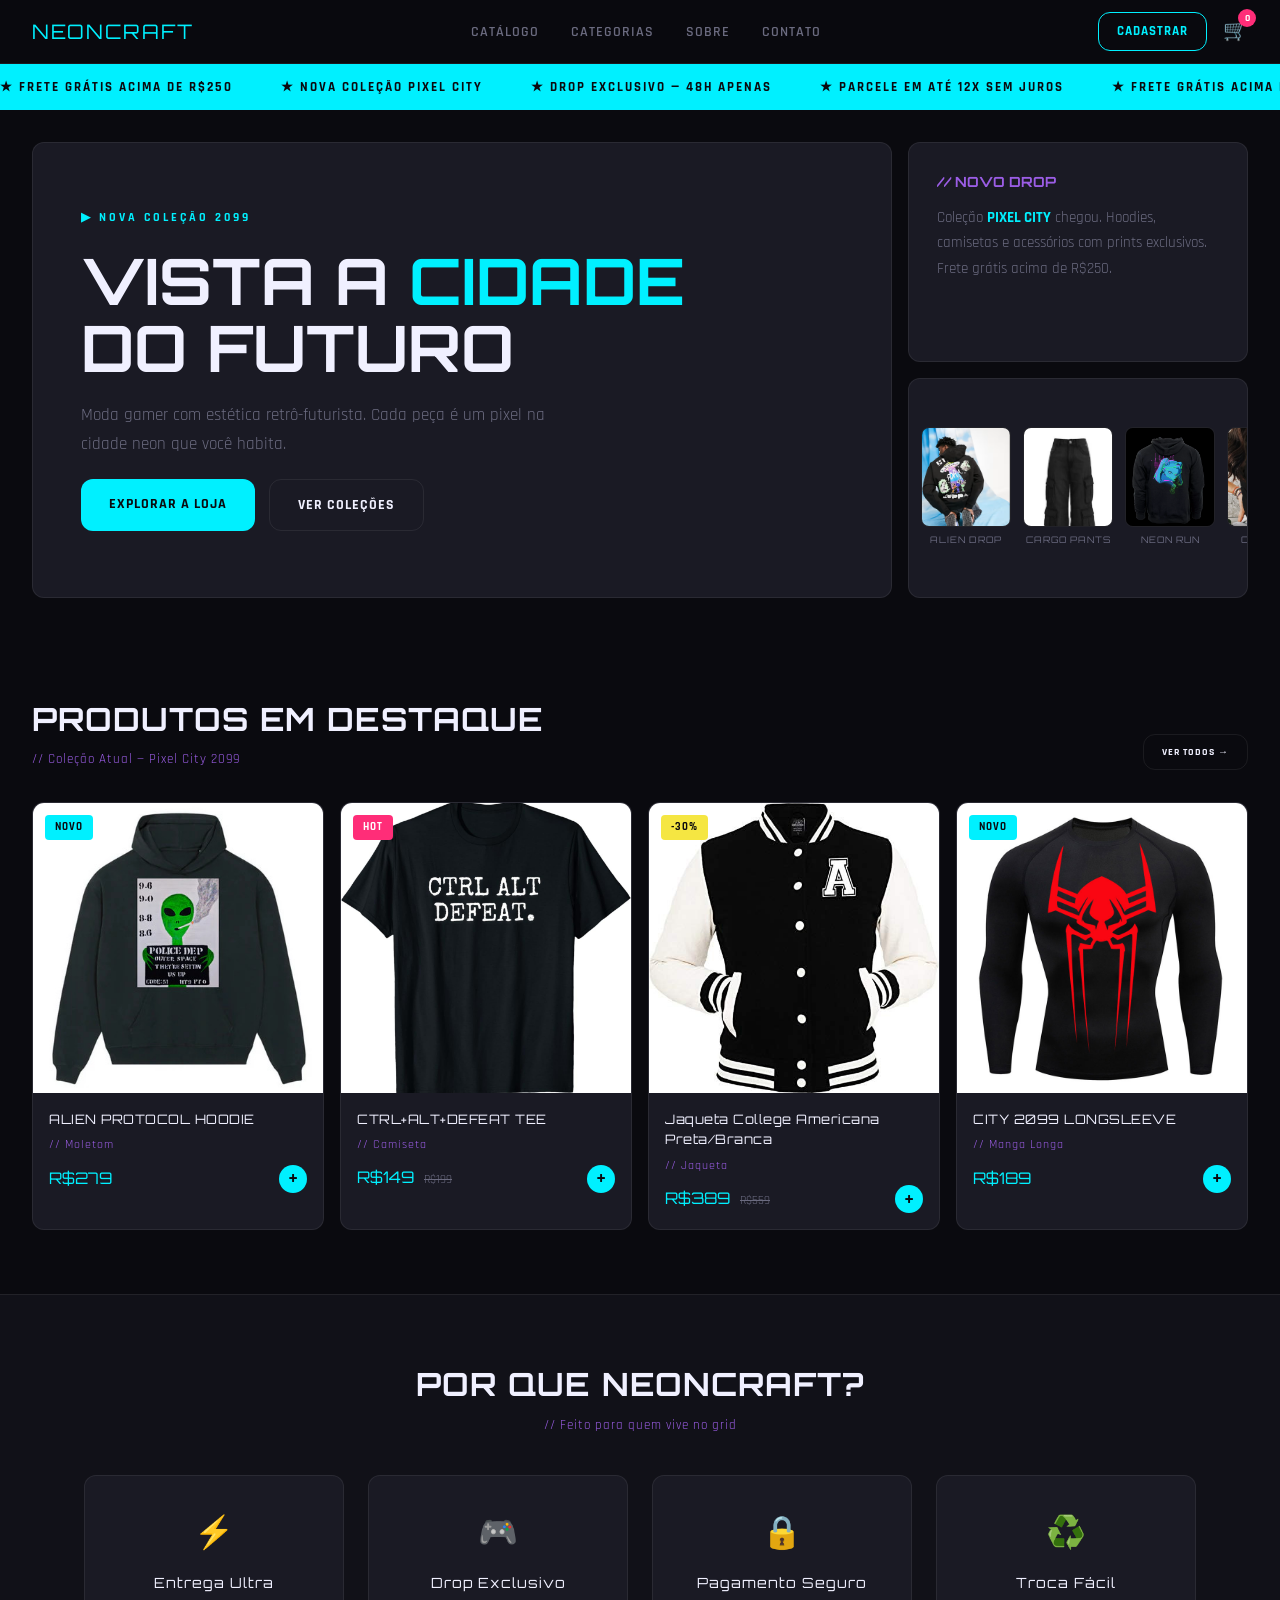
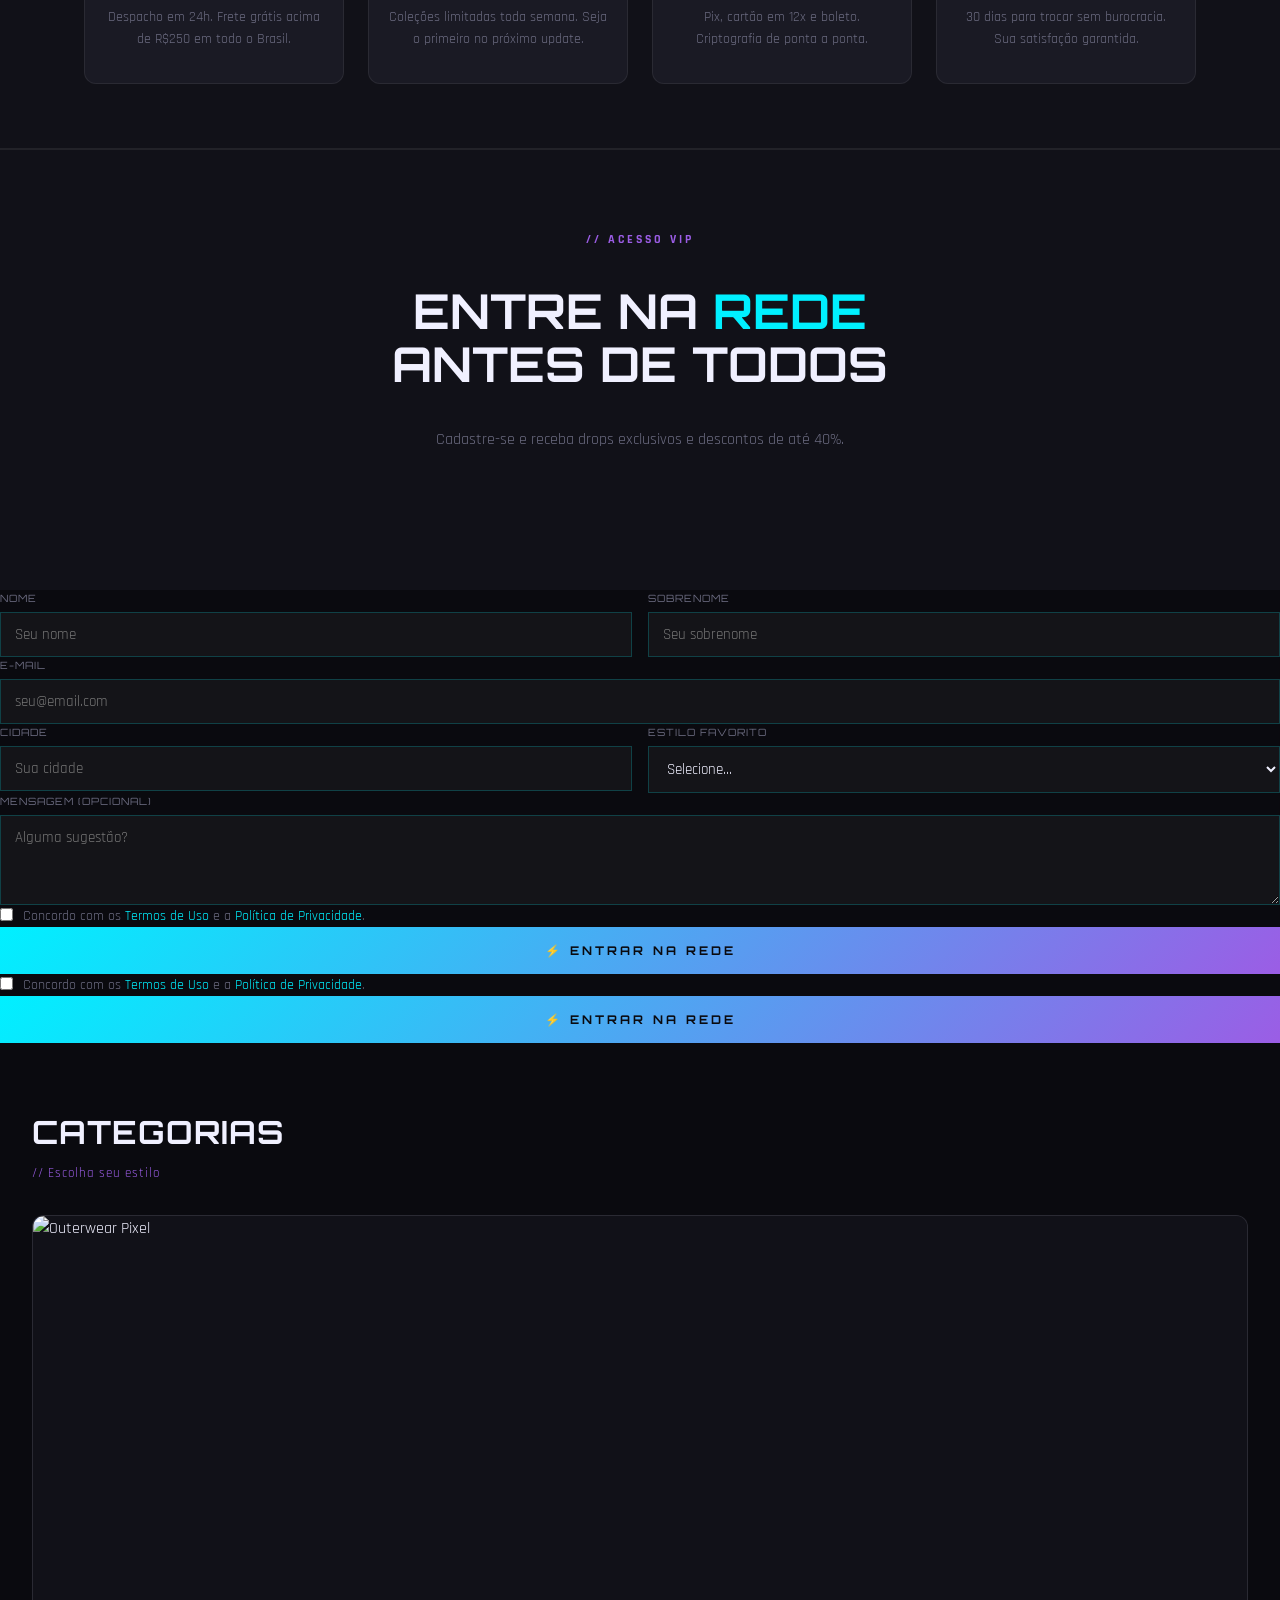
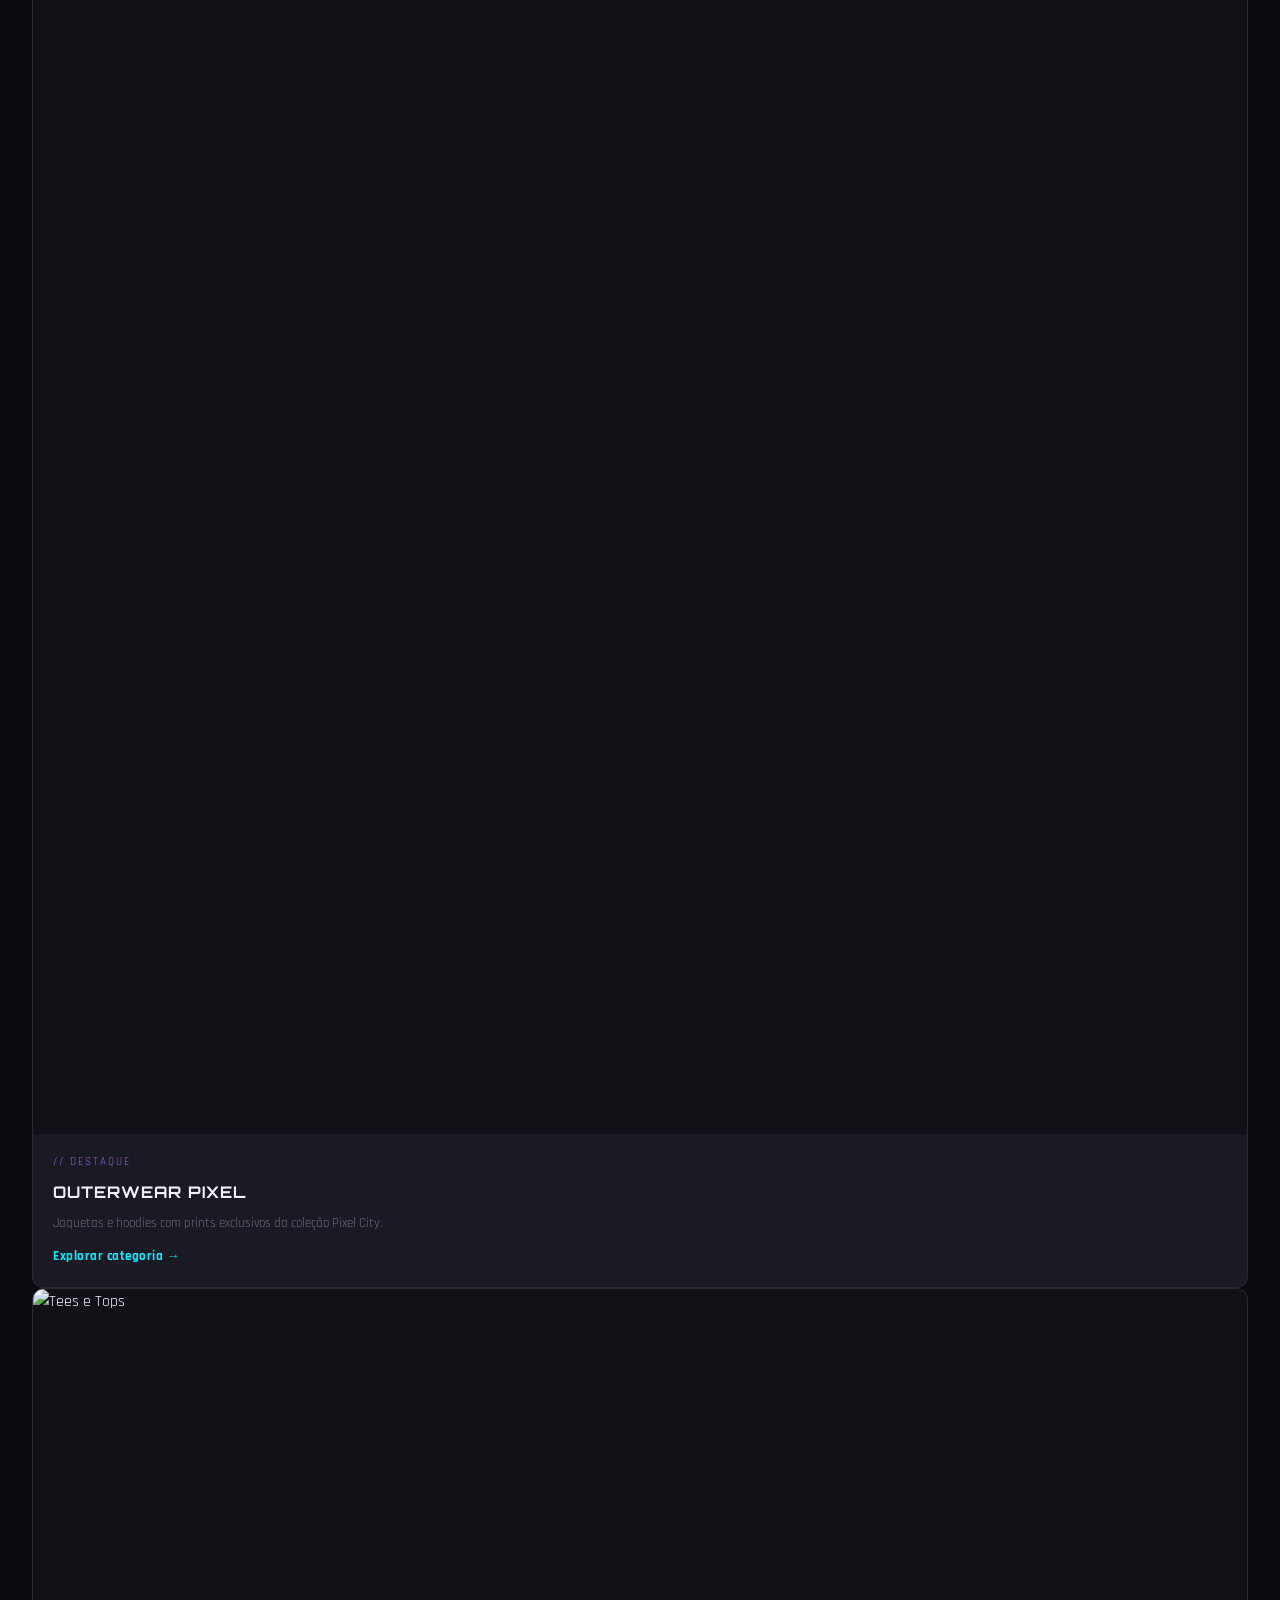
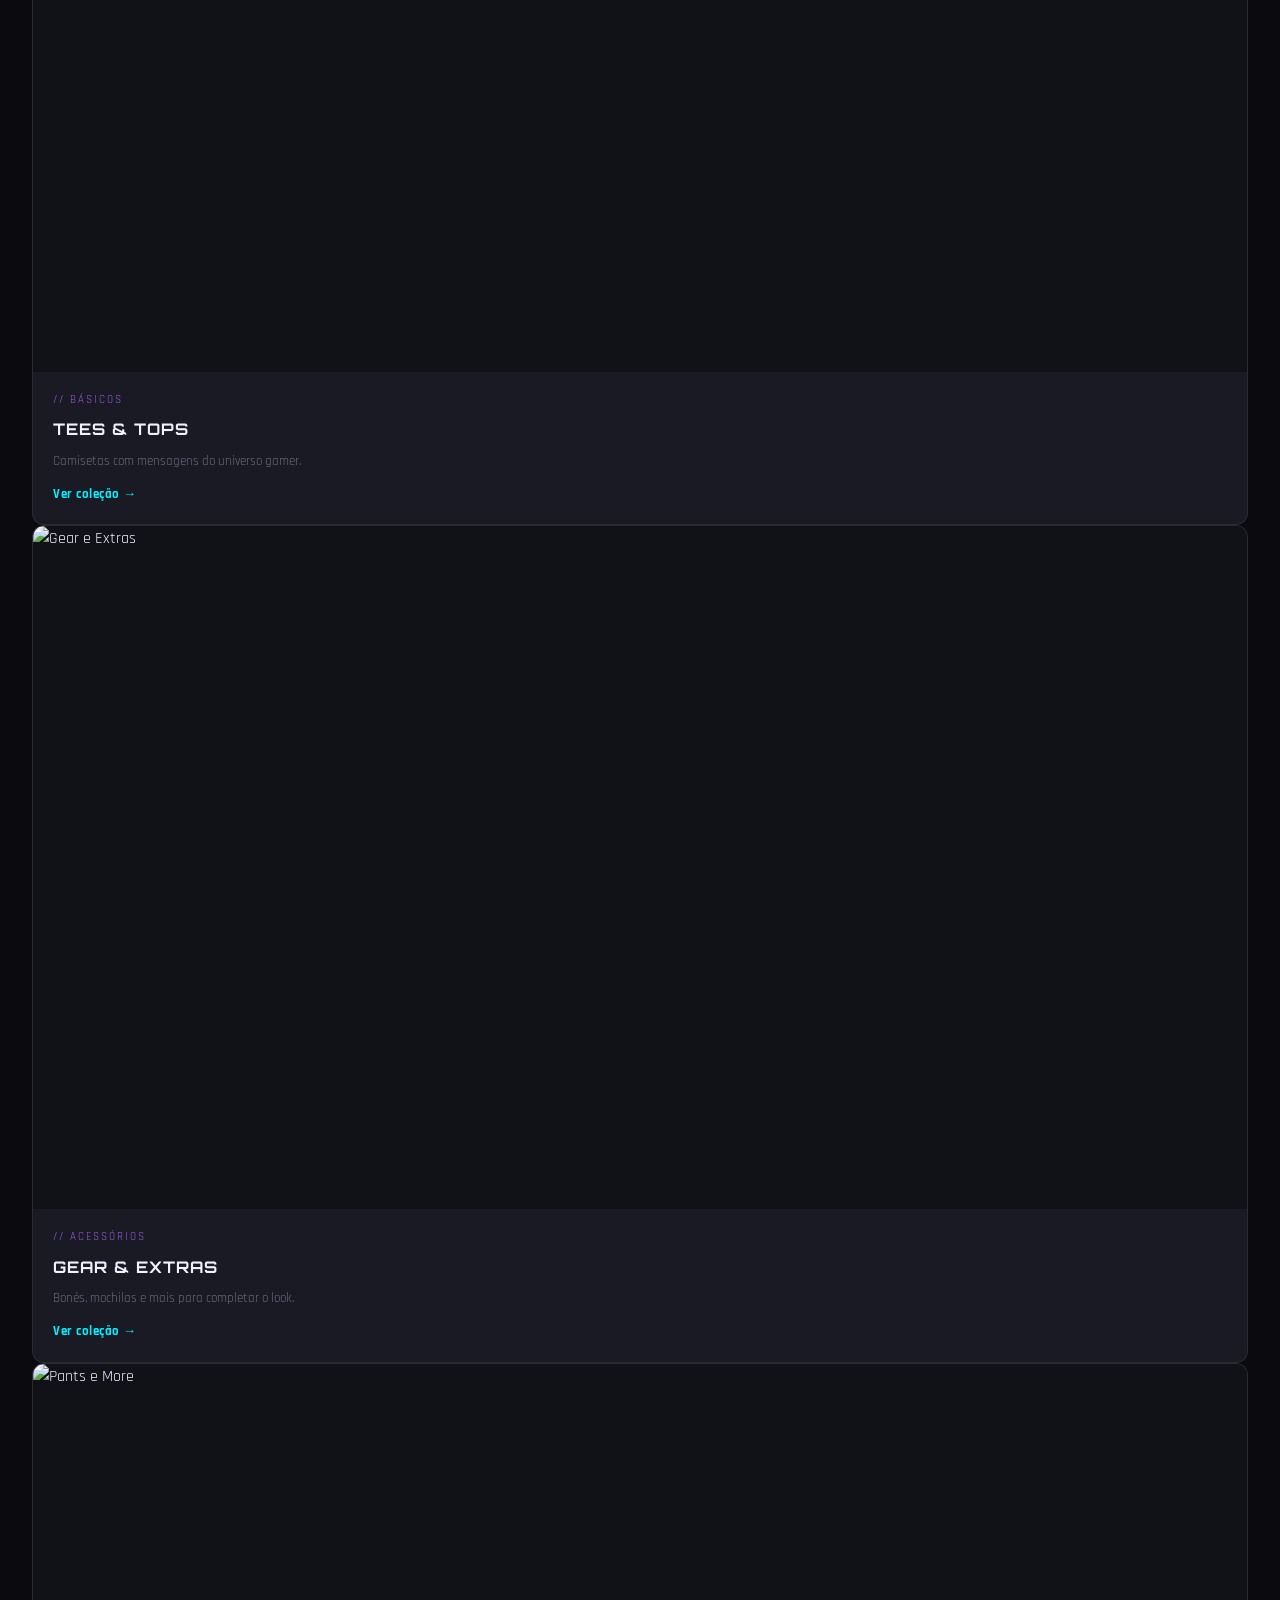
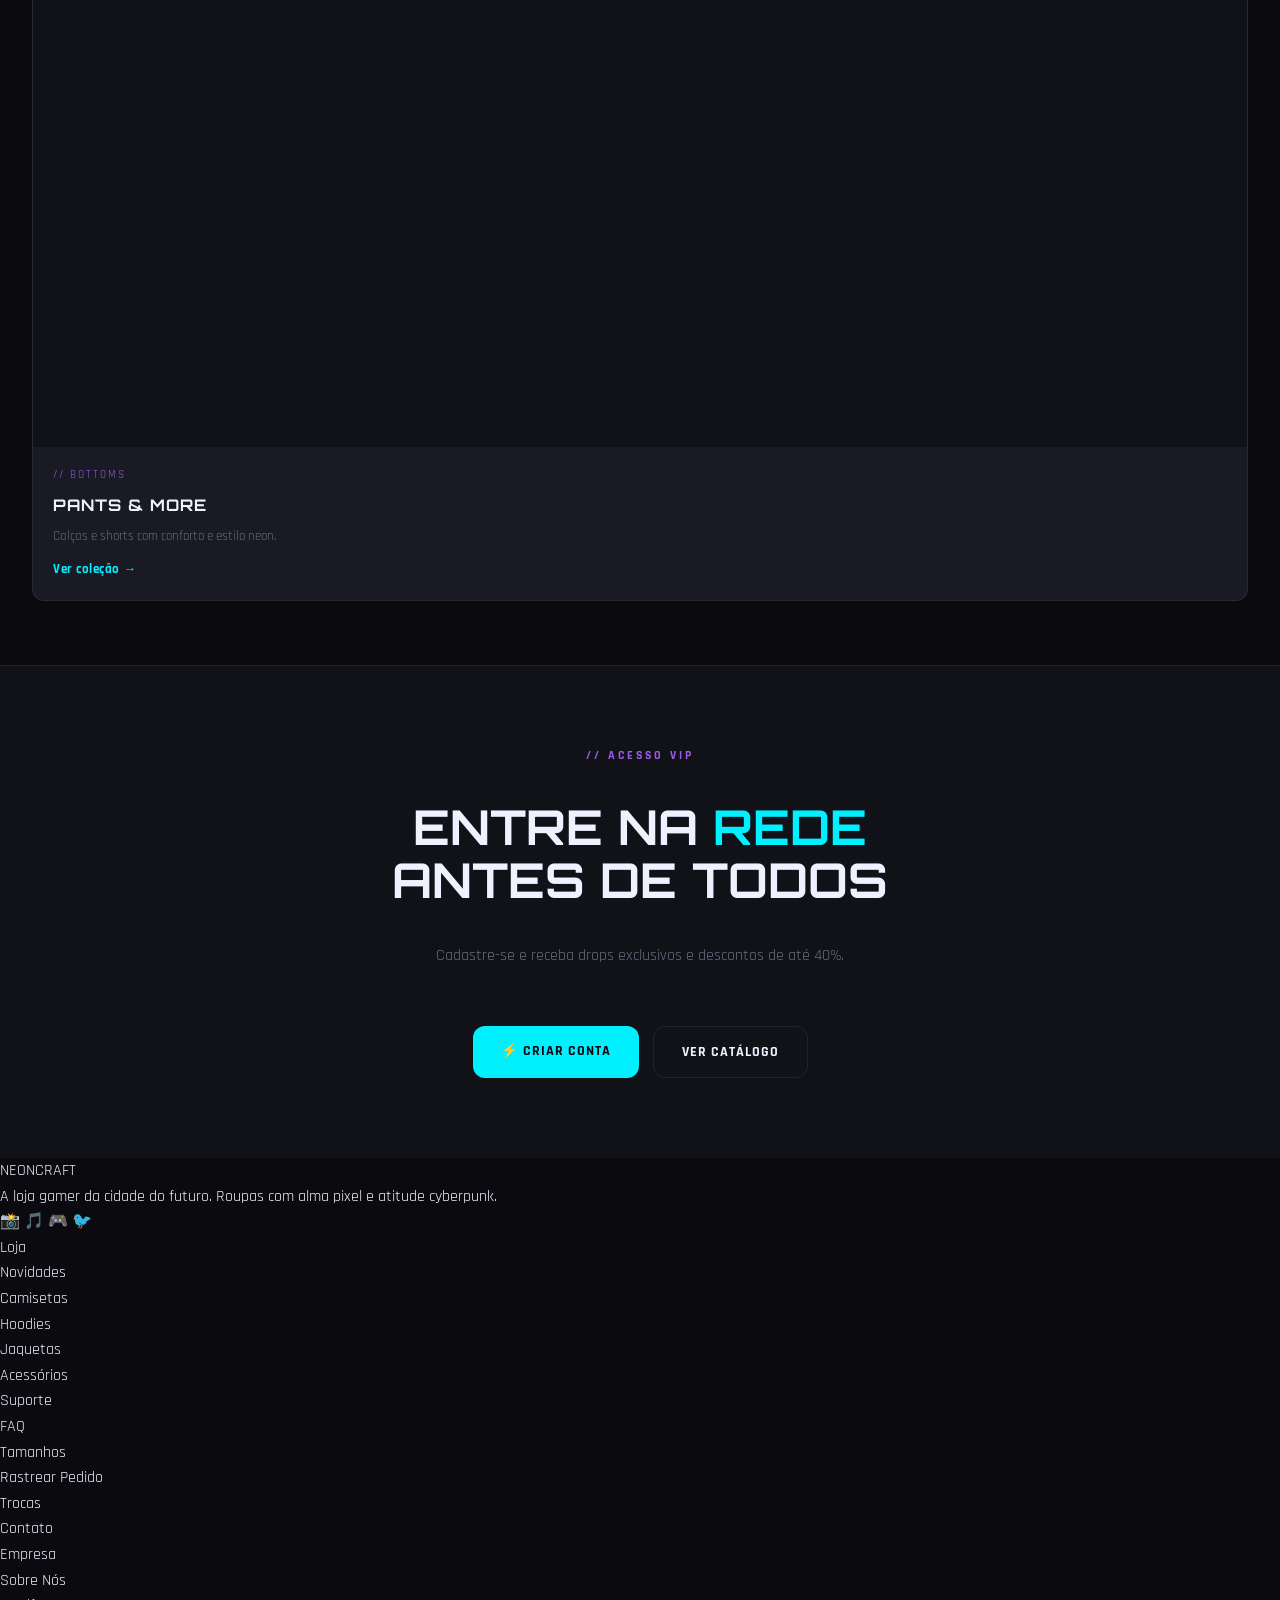
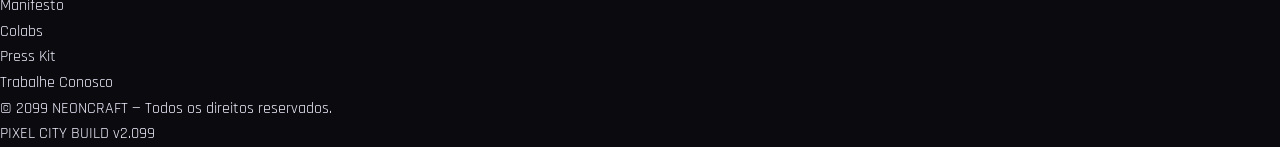
==== commit 487bdf71: "rodape css" ====
--- a/index.html
+++ b/index.html
@@ -376,5 +376,72 @@
   </div>
 </section>
 
+<!-- ===== RODAPÉ ===== -->
+<footer>
+  <div class="footer-grid">
+
+
+    <!-- Coluna da marca -->
+    <div>
+      <span class="footer-brand">NEONCRAFT</span>
+      <p class="footer-brand-desc">A loja gamer da cidade do futuro. Roupas com alma pixel e atitude cyberpunk.</p>
+      <div class="social-links">
+        <a class="social-link" href="#">📸</a>
+        <a class="social-link" href="#">🎵</a>
+        <a class="social-link" href="#">🎮</a>
+        <a class="social-link" href="#">🐦</a>
+      </div>
+    </div>
+
+
+    <!-- Coluna da loja -->
+    <div>
+      <p class="footer-col-title">Loja</p>
+      <ul class="footer-links">
+        <li><a href="catalogo.html">Novidades</a></li>
+        <li><a href="catalogo.html">Camisetas</a></li>
+        <li><a href="catalogo.html">Hoodies</a></li>
+        <li><a href="catalogo.html">Jaquetas</a></li>
+        <li><a href="catalogo.html">Acessórios</a></li>
+      </ul>
+    </div>
+
+
+    <!-- Coluna de suporte -->
+    <div>
+      <p class="footer-col-title">Suporte</p>
+      <ul class="footer-links">
+        <li><a href="#">FAQ</a></li>
+        <li><a href="#">Tamanhos</a></li>
+        <li><a href="#">Rastrear Pedido</a></li>
+        <li><a href="#">Trocas</a></li>
+        <li><a href="cadastro.html">Contato</a></li>
+      </ul>
+    </div>
+
+
+    <!-- Coluna da empresa -->
+    <div>
+      <p class="footer-col-title">Empresa</p>
+      <ul class="footer-links">
+        <li><a href="#">Sobre Nós</a></li>
+        <li><a href="#">Manifesto</a></li>
+        <li><a href="#">Colabs</a></li>
+        <li><a href="#">Press Kit</a></li>
+        <li><a href="#">Trabalhe Conosco</a></li>
+      </ul>
+    </div>
+
+
+  </div>
+
+
+  <!-- Barra inferior do rodapé -->
+  <div class="footer-bottom">
+    <p class="footer-copy">© 2099 NEONCRAFT — Todos os direitos reservados.</p>
+    <p class="footer-pixel">PIXEL CITY BUILD v2.099</p>
+  </div>
+</footer>
+
 </body>
 </html>
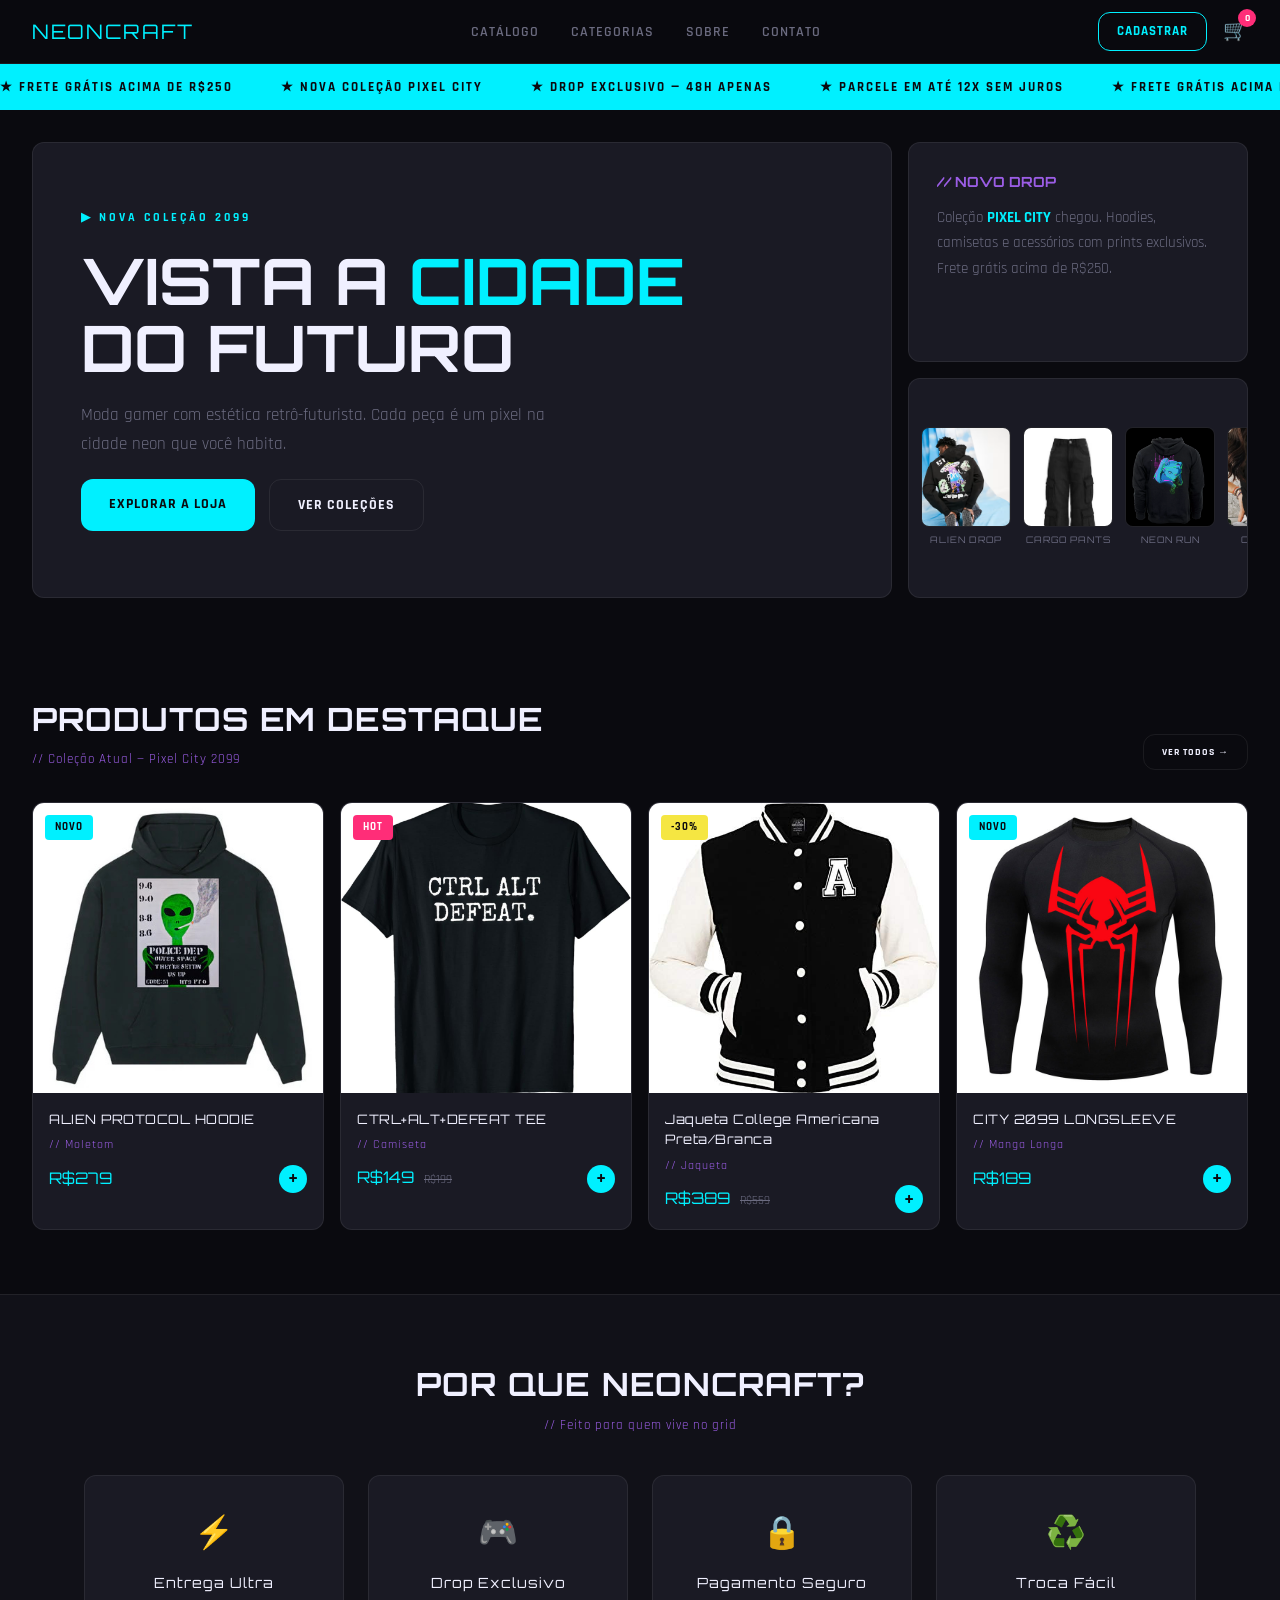
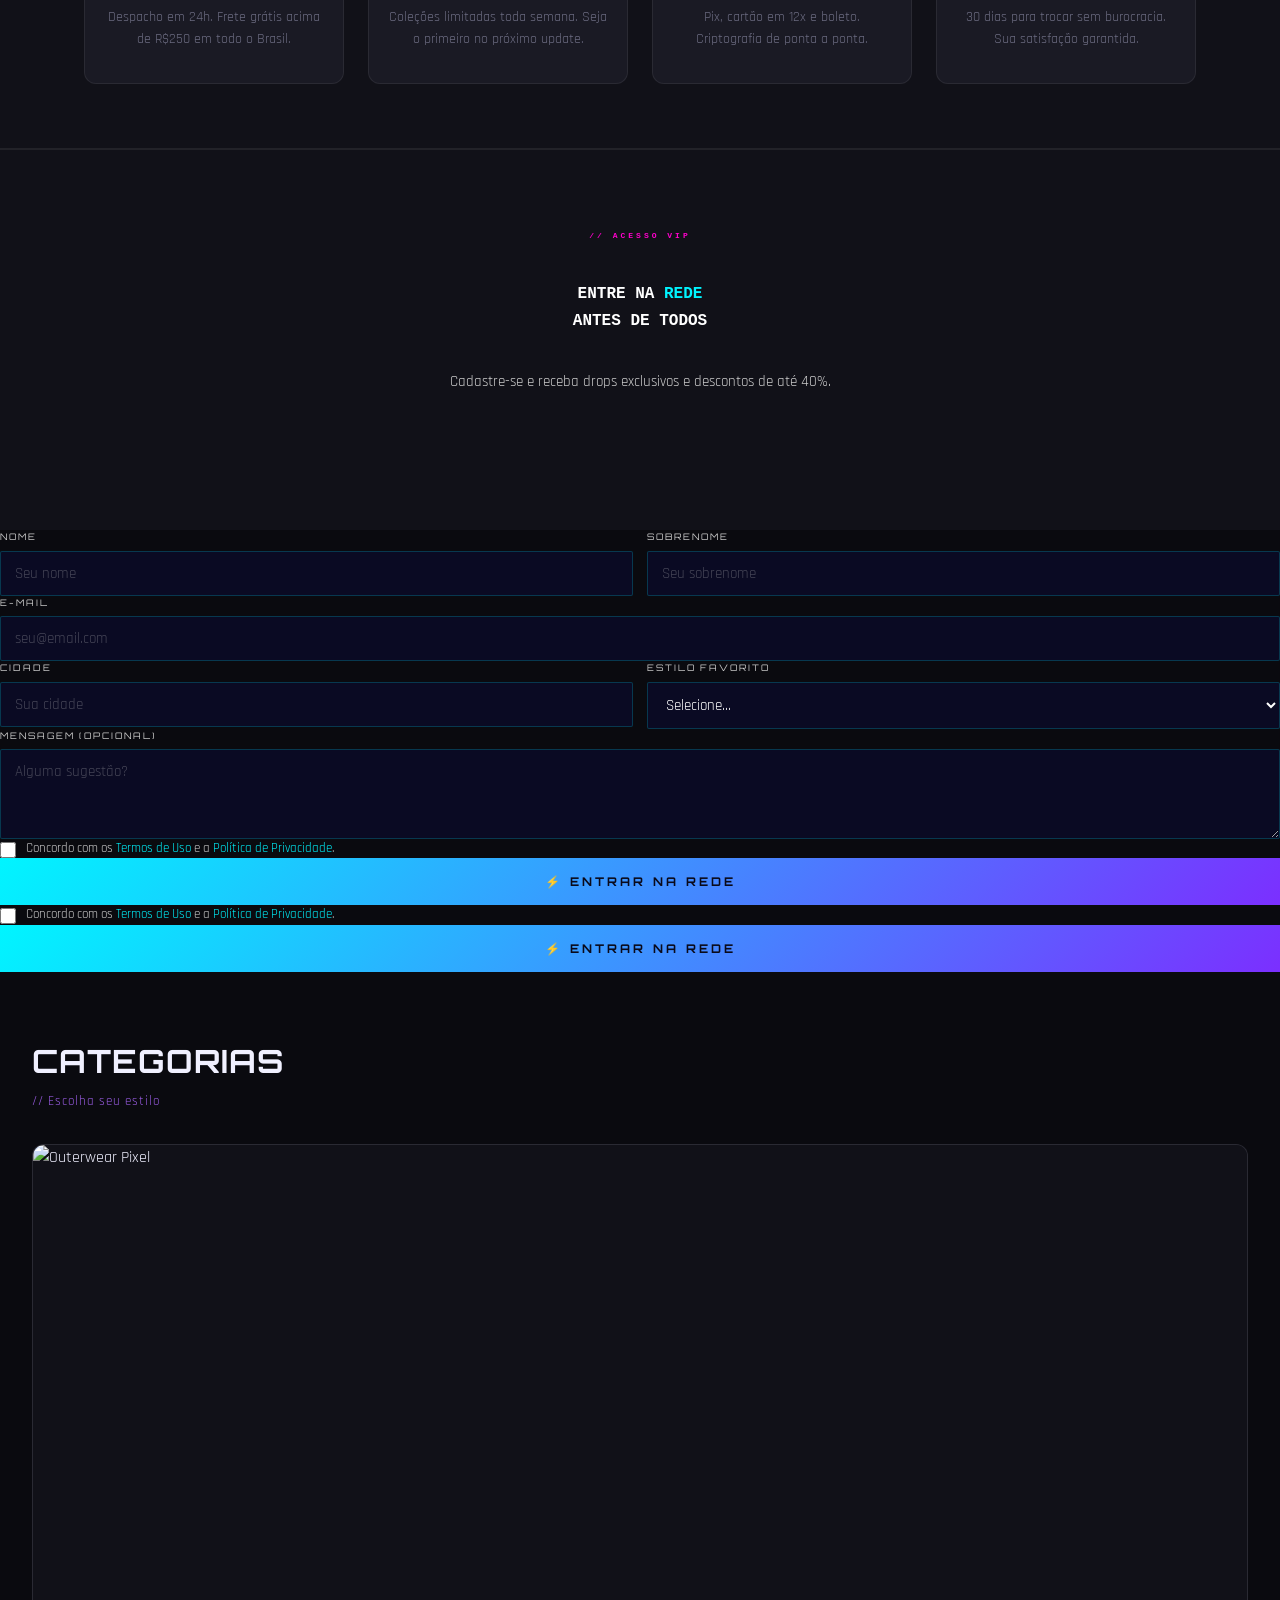
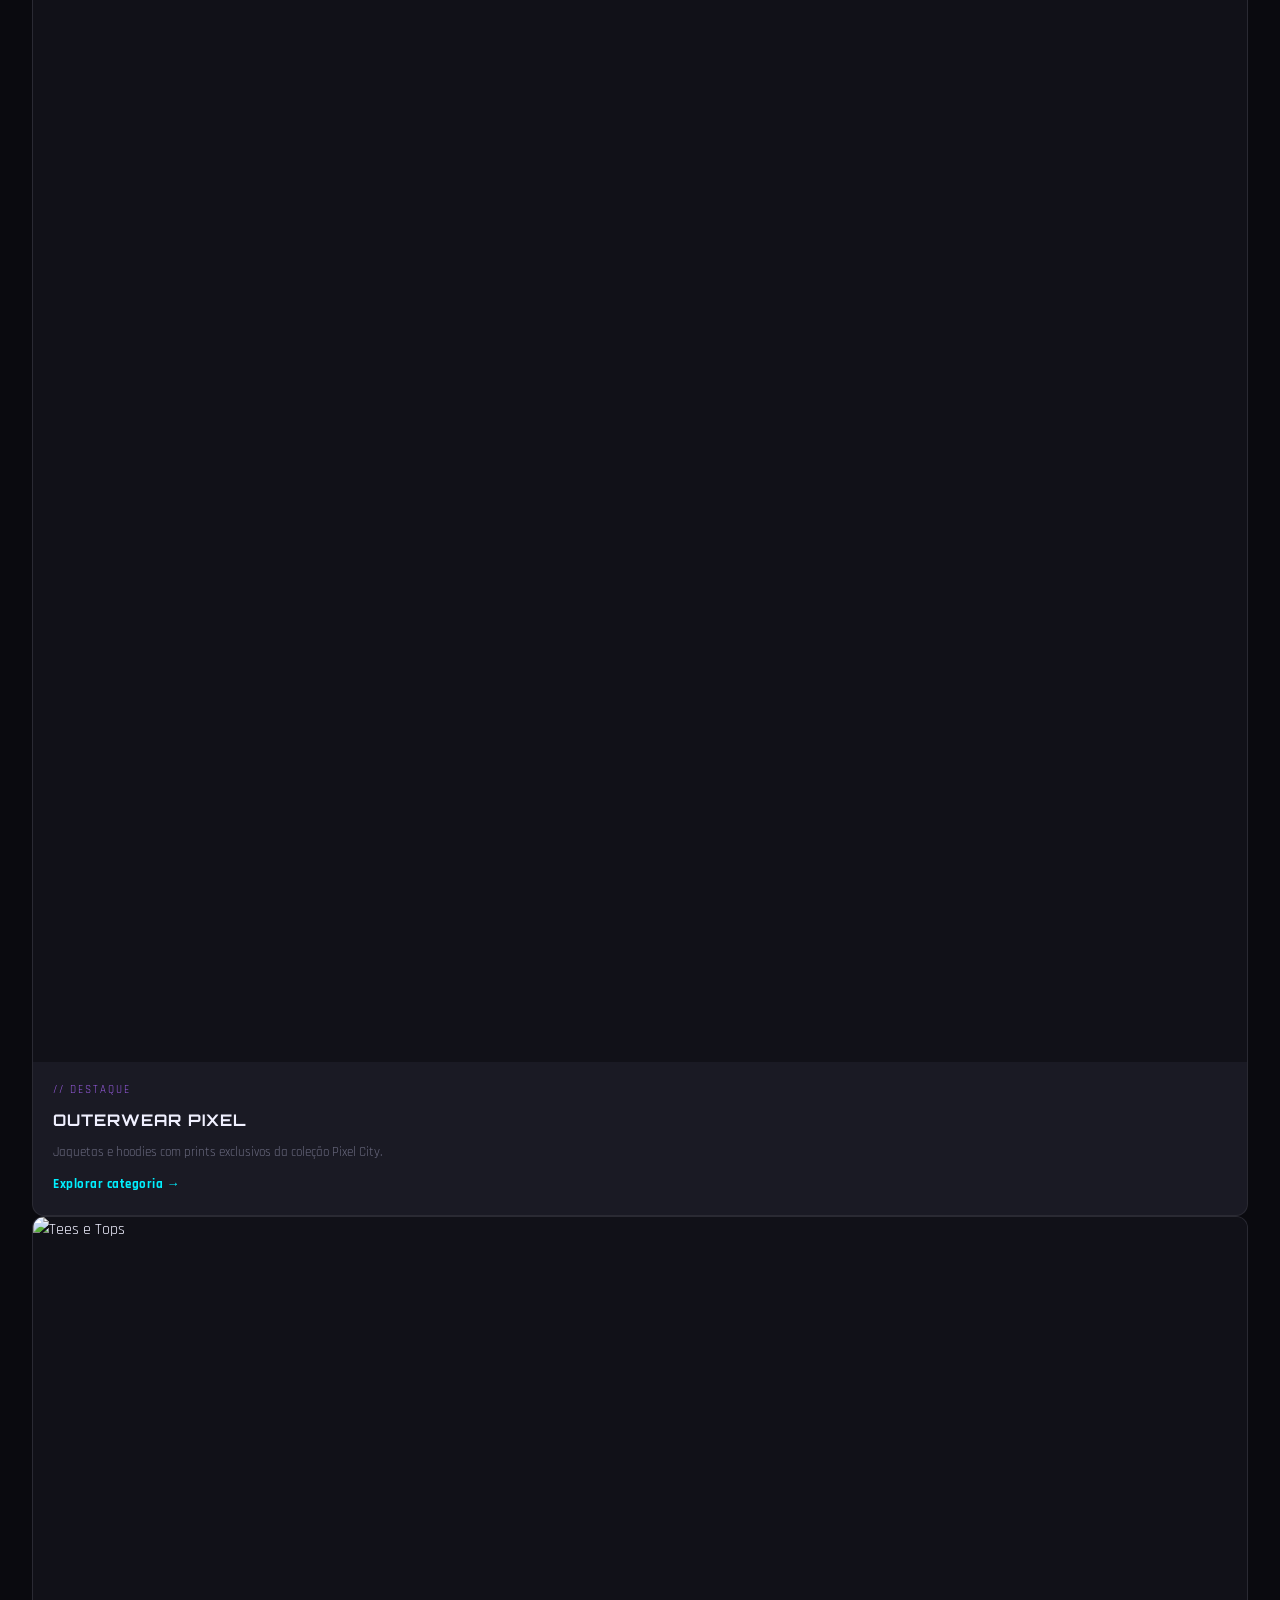
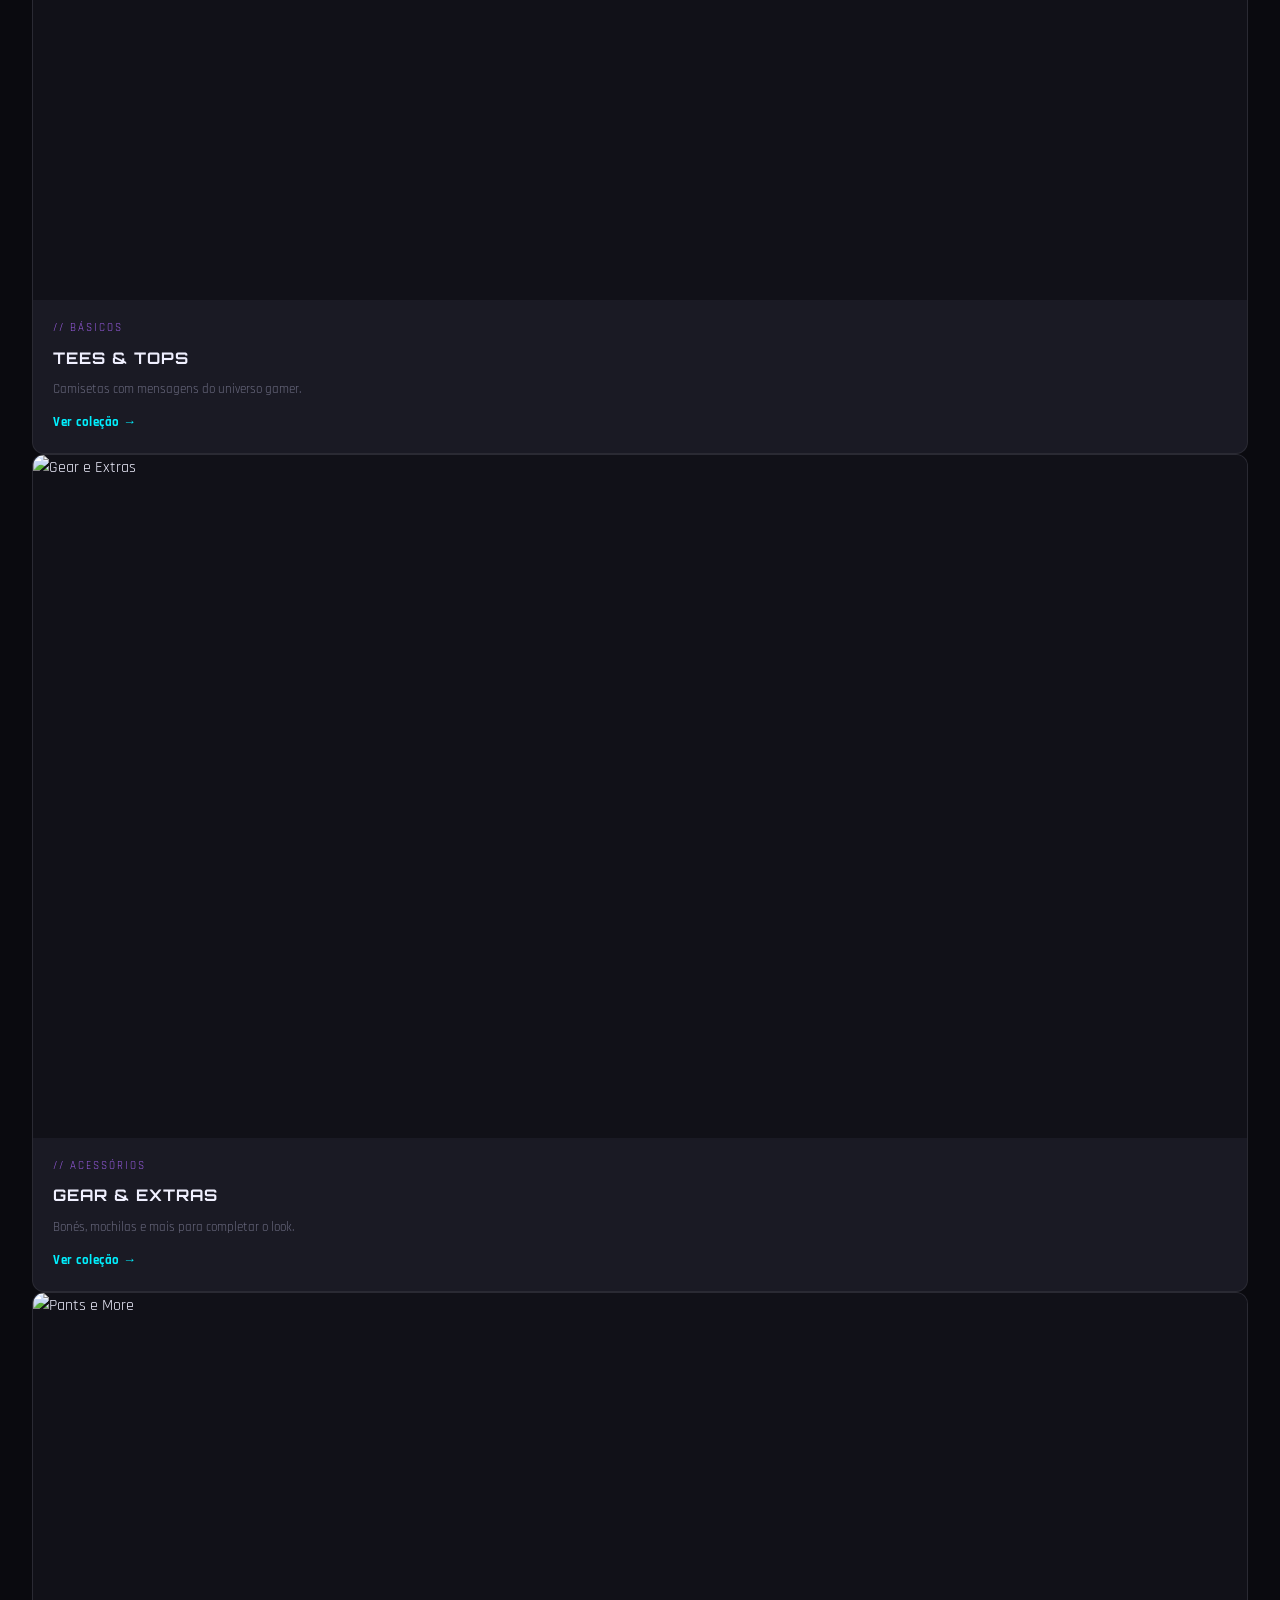
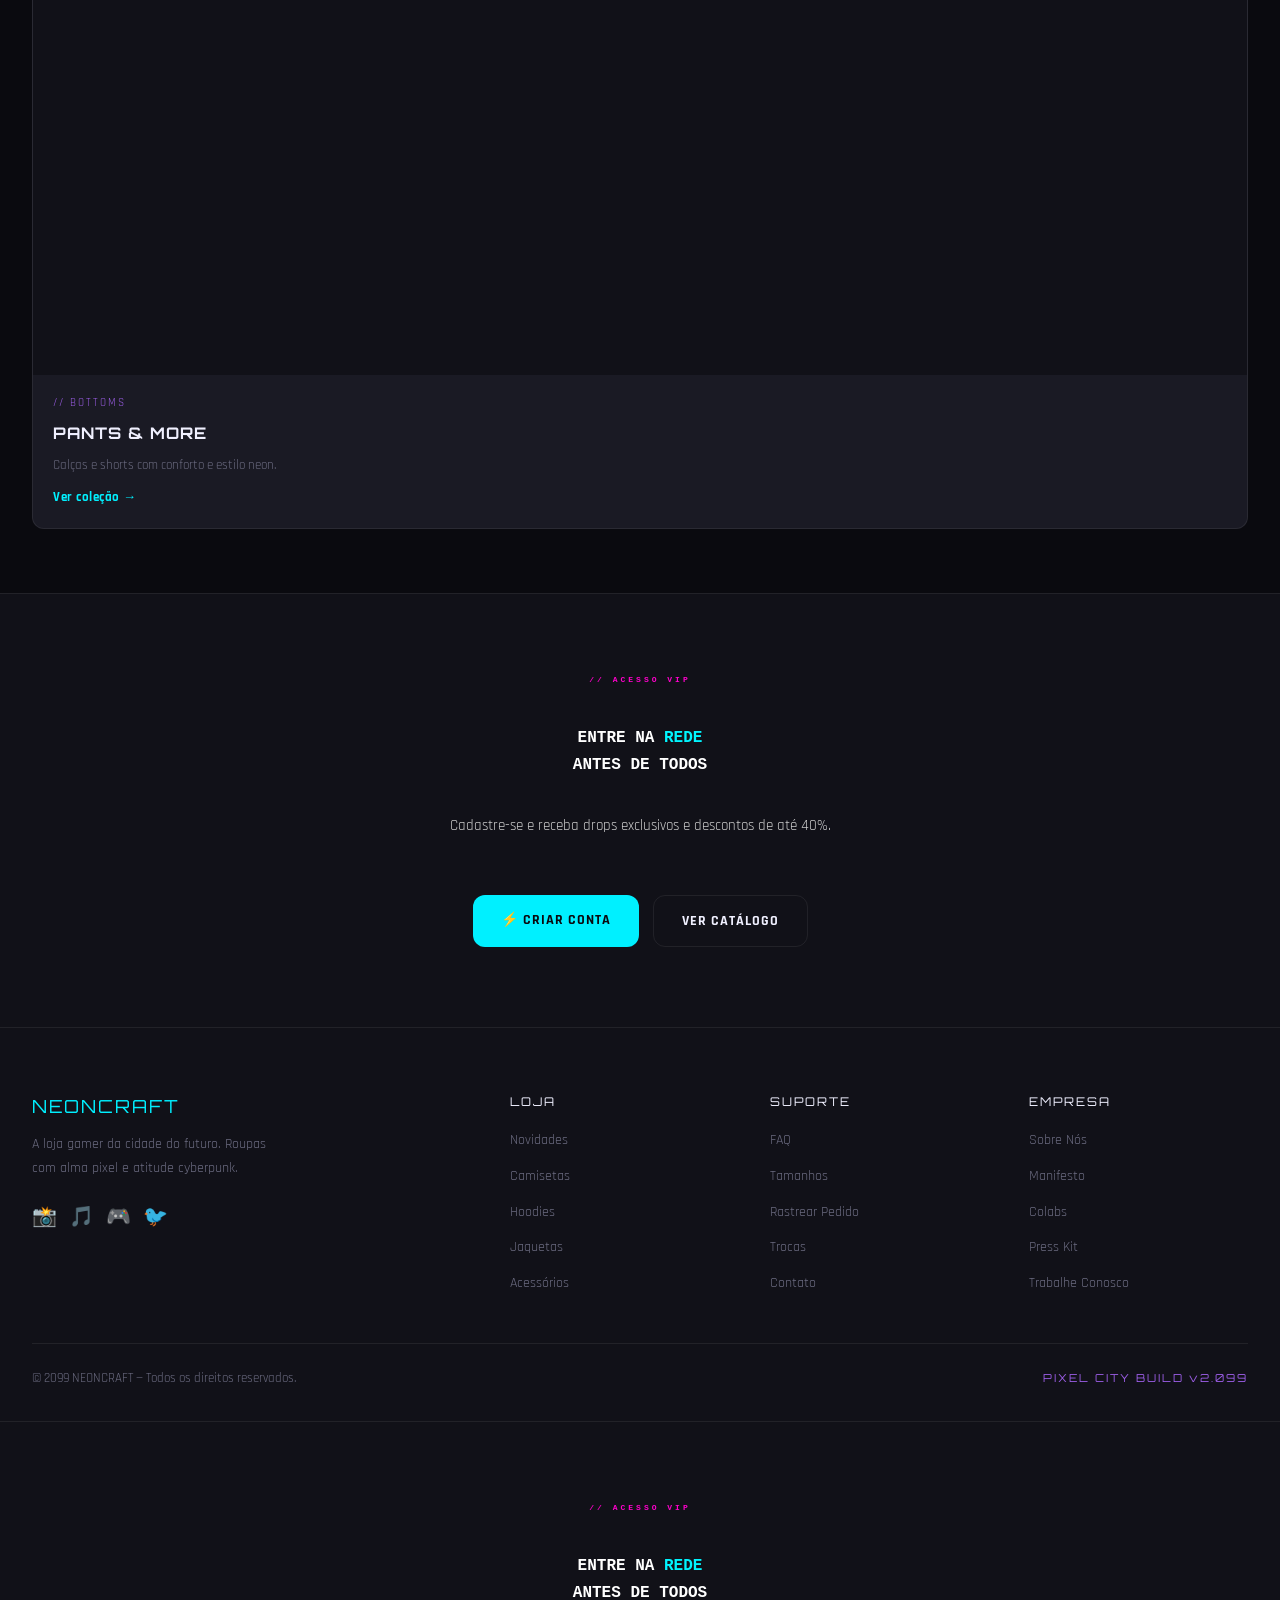
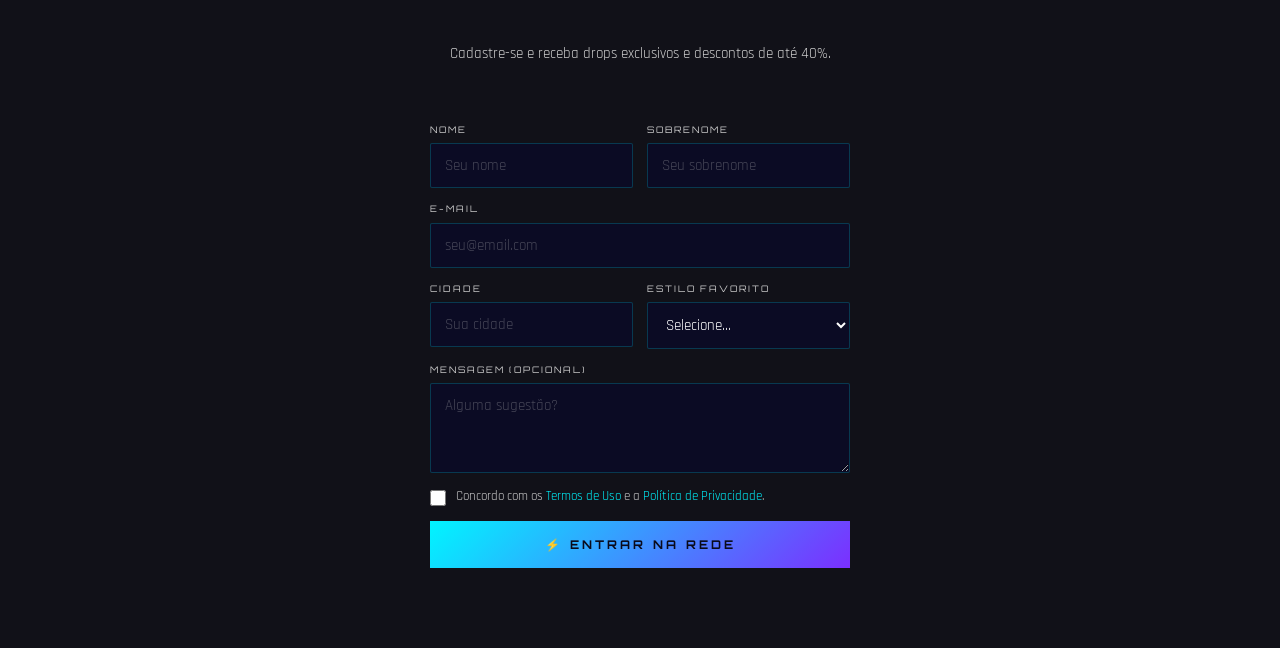
==== commit 3c6cf923: "contato" ====
--- a/index.html
+++ b/index.html
@@ -443,5 +443,61 @@
   </div>
 </footer>
 
+<section class="newsletter" id="contato">
+  <div class="newsletter-inner" id="cadastro">
+    <p class="newsletter-eyebrow">// ACESSO VIP</p>
+    <h2 class="newsletter-title">ENTRE NA <span>REDE</span><br>ANTES DE TODOS</h2>
+    <p class="newsletter-desc">Cadastre-se e receba drops exclusivos e descontos de até 40%.</p>
+
+    <form class="newsletter-form" onsubmit="handleSubmit(event)" novalidate>
+      <div class="form-row">
+        <div class="form-group">
+          <label class="form-label" for="nome">Nome</label>
+          <input class="form-input" type="text" id="nome" placeholder="Seu nome" required />
+        </div>
+        <div class="form-group">
+          <label class="form-label" for="sobrenome">Sobrenome</label>
+          <input class="form-input" type="text" id="sobrenome" placeholder="Seu sobrenome" required />
+        </div>
+      </div>
+      <div class="form-group">
+        <label class="form-label" for="email">E-mail</label>
+        <input class="form-input" type="email" id="email" placeholder="seu@email.com" required />
+      </div>
+      <div class="form-row">
+        <div class="form-group">
+          <label class="form-label" for="cidade">Cidade</label>
+          <input class="form-input" type="text" id="cidade" placeholder="Sua cidade" />
+        </div>
+        <div class="form-group">
+          <label class="form-label" for="estilo">Estilo Favorito</label>
+          <select class="form-select" id="estilo">
+            <option value="">Selecione...</option>
+            <option>Hoodies & Moletom</option>
+            <option>Camisetas & Tops</option>
+            <option>Jaquetas & Bombers</option>
+            <option>Acessórios</option>
+            <option>Tudo!</option>
+          </select>
+        </div>
+      </div>
+      <div class="form-group">
+        <label class="form-label" for="mensagem">Mensagem (opcional)</label>
+        <textarea class="form-textarea" id="mensagem" placeholder="Alguma sugestão?"></textarea>
+      </div>
+      <label class="form-check">
+        <input type="checkbox" id="termos" required />
+        <span class="form-check-label">Concordo com os <a href="#">Termos de Uso</a> e a <a href="#">Política de Privacidade</a>.</span>
+      </label>
+      <button type="submit" class="form-submit">⚡ ENTRAR NA REDE</button>
+    </form>
+
+    <div class="form-success" id="formSuccess">
+      <p>✓ CADASTRO REALIZADO</p>
+      <p>Bem-vindo à rede! Fique de olho no seu e-mail.</p>
+    </div>
+  </div>
+</section>
+
 </body>
 </html>
--- a/style.css
+++ b/style.css
@@ -869,7 +869,7 @@
   .newsletter { padding: 44px 20px; }
 }
 
-categorias 8
+categorias
 
 
 /* --- Grid de categorias --- */
@@ -1038,3 +1038,244 @@
   flex-wrap: wrap;
   justify-content: center;
 }
+/* --- Rodapé com fundo escuro --- */
+footer {
+  background: var(--bg2);
+  border-top: 1px solid var(--border);
+  padding: 64px 32px 32px;
+}
+
+
+/* --- Grid de 4 colunas do rodapé --- */
+.footer-grid {
+  display: grid;
+  grid-template-columns: 2fr 1fr 1fr 1fr;
+  gap: 40px;
+  margin-bottom: 48px;
+}
+
+
+/* --- Nome da marca no rodapé --- */
+.footer-brand {
+  font-family: var(--font-title);
+  font-size: 18px;
+  color: var(--cyan);
+  letter-spacing: 2px;
+  display: block;
+  margin-bottom: 12px;
+}
+
+
+/* --- Descrição da marca --- */
+.footer-brand-desc {
+  font-size: 14px;
+  color: var(--gray);
+  line-height: 1.7;
+  max-width: 260px;
+  margin-bottom: 20px;
+}
+
+
+/* --- Links sociais --- */
+.social-links {
+  display: flex;
+  gap: 12px;
+}
+
+
+.social-link {
+  font-size: 20px;
+  transition: transform 0.2s;
+}
+
+
+.social-link:hover { transform: scale(1.2); }
+
+
+/* --- Título de coluna do rodapé --- */
+.footer-col-title {
+  font-family: var(--font-title);
+  font-size: 12px;
+  letter-spacing: 2px;
+  color: var(--white);
+  text-transform: uppercase;
+  margin-bottom: 16px;
+}
+
+
+/* --- Links das colunas --- */
+.footer-links {
+  display: flex;
+  flex-direction: column;
+  gap: 10px;
+}
+
+
+.footer-links a {
+  font-size: 14px;
+  color: var(--gray);
+  transition: color 0.2s;
+}
+
+
+.footer-links a:hover { color: var(--cyan); }
+
+
+/* --- Barra inferior do rodapé --- */
+.footer-bottom {
+  display: flex;
+  align-items: center;
+  justify-content: space-between;
+  padding-top: 24px;
+  border-top: 1px solid var(--border);
+}
+
+
+/* --- Texto de copyright --- */
+.footer-copy {
+  font-size: 13px;
+  color: var(--gray);
+}
+
+
+/* --- Versão do build --- */
+.footer-pixel {
+  font-family: var(--font-title);
+  font-size: 11px;
+  color: var(--purple);
+  letter-spacing: 2px;
+}
+
+/* ===== FORMULÁRIO / CONTATO ===== */
+.newsletter {
+  padding: 80px 32px;
+  text-align: center;
+}
+.newsletter-inner {
+  max-width: 600px;
+  margin: 0 auto;
+}
+
+.newsletter-eyebrow {
+  font-family: 'Press Start 2P', monospace;
+  font-size: 8px;
+  color: #ff00cc;
+  letter-spacing: 3px;
+  margin-bottom: 18px;
+}
+.newsletter-title {
+  font-family: 'Press Start 2P', monospace;
+  font-size: clamp(11px, 1.8vw, 16px);
+  line-height: 1.7;
+  margin-bottom: 14px;
+  color: #ffffff;
+}
+.newsletter-title span { color: #00f5ff; }
+
+.newsletter-desc {
+  font-family: 'Rajdhani', sans-serif;
+  font-size: 15px;
+  color: #cccccc;
+  margin-bottom: 36px;
+}
+
+.newsletter-form {
+  display: flex;
+  flex-direction: column;
+  gap: 14px;
+  text-align: left;
+}
+.form-row { display: flex; gap: 14px; }
+.form-group { flex: 1; display: flex; flex-direction: column; gap: 6px; }
+
+.form-label {
+  font-family: 'Orbitron', sans-serif;
+  font-size: 9px;
+  color: #cccccc;
+  text-transform: uppercase;
+  letter-spacing: 2px;
+}
+
+.form-input,
+.form-select,
+.form-textarea {
+  background: rgba(10, 10, 40, 0.8);
+  border: 1px solid rgba(0, 245, 255, 0.2);
+  border-radius: 2px;
+  color: #ffffff;
+  font-family: 'Rajdhani', sans-serif;
+  font-size: 15px;
+  padding: 12px 14px;
+  outline: none;
+  width: 100%;
+  transition: border-color 0.3s;
+}
+.form-input::placeholder,
+.form-textarea::placeholder { color: rgba(204, 204, 204, 0.3); }
+.form-input:focus,
+.form-select:focus,
+.form-textarea:focus { border-color: #00f5ff; }
+.form-select option { background: #0d0d2b; }
+.form-textarea { resize: vertical; min-height: 90px; }
+
+.form-check {
+  display: flex;
+  align-items: flex-start;
+  gap: 10px;
+  cursor: pointer;
+}
+.form-check input[type="checkbox"] {
+  width: 16px;
+  height: 16px;
+  accent-color: #00f5ff;
+  flex-shrink: 0;
+  margin-top: 3px;
+}
+.form-check-label {
+  font-family: 'Rajdhani', sans-serif;
+  font-size: 13px;
+  color: #cccccc;
+  line-height: 1.5;
+}
+.form-check-label a { color: #00f5ff; text-decoration: none; }
+
+.form-submit {
+  font-family: 'Orbitron', sans-serif;
+  font-size: 12px;
+  font-weight: 700;
+  color: #0a0a1a;
+  background: linear-gradient(135deg, #00f5ff, #7b2fff);
+  border: none;
+  padding: 16px;
+  cursor: pointer;
+  text-transform: uppercase;
+  letter-spacing: 3px;
+  width: 100%;
+  transition: opacity 0.2s;
+}
+.form-submit:hover { opacity: 0.88; }
+
+.form-success {
+  display: none;
+  margin-top: 20px;
+  padding: 20px;
+  border: 1px solid #00f5ff;
+  border-radius: 4px;
+  background: rgba(0, 245, 255, 0.04);
+  text-align: center;
+}
+.form-success p:first-child {
+  font-family: 'Press Start 2P', monospace;
+  font-size: 9px;
+  color: #00f5ff;
+  margin-bottom: 8px;
+}
+.form-success p:last-child {
+  font-family: 'Rajdhani', sans-serif;
+  color: #cccccc;
+}
+
+/* Responsivo */
+@media (max-width: 768px) {
+  .form-row { flex-direction: column; }
+}
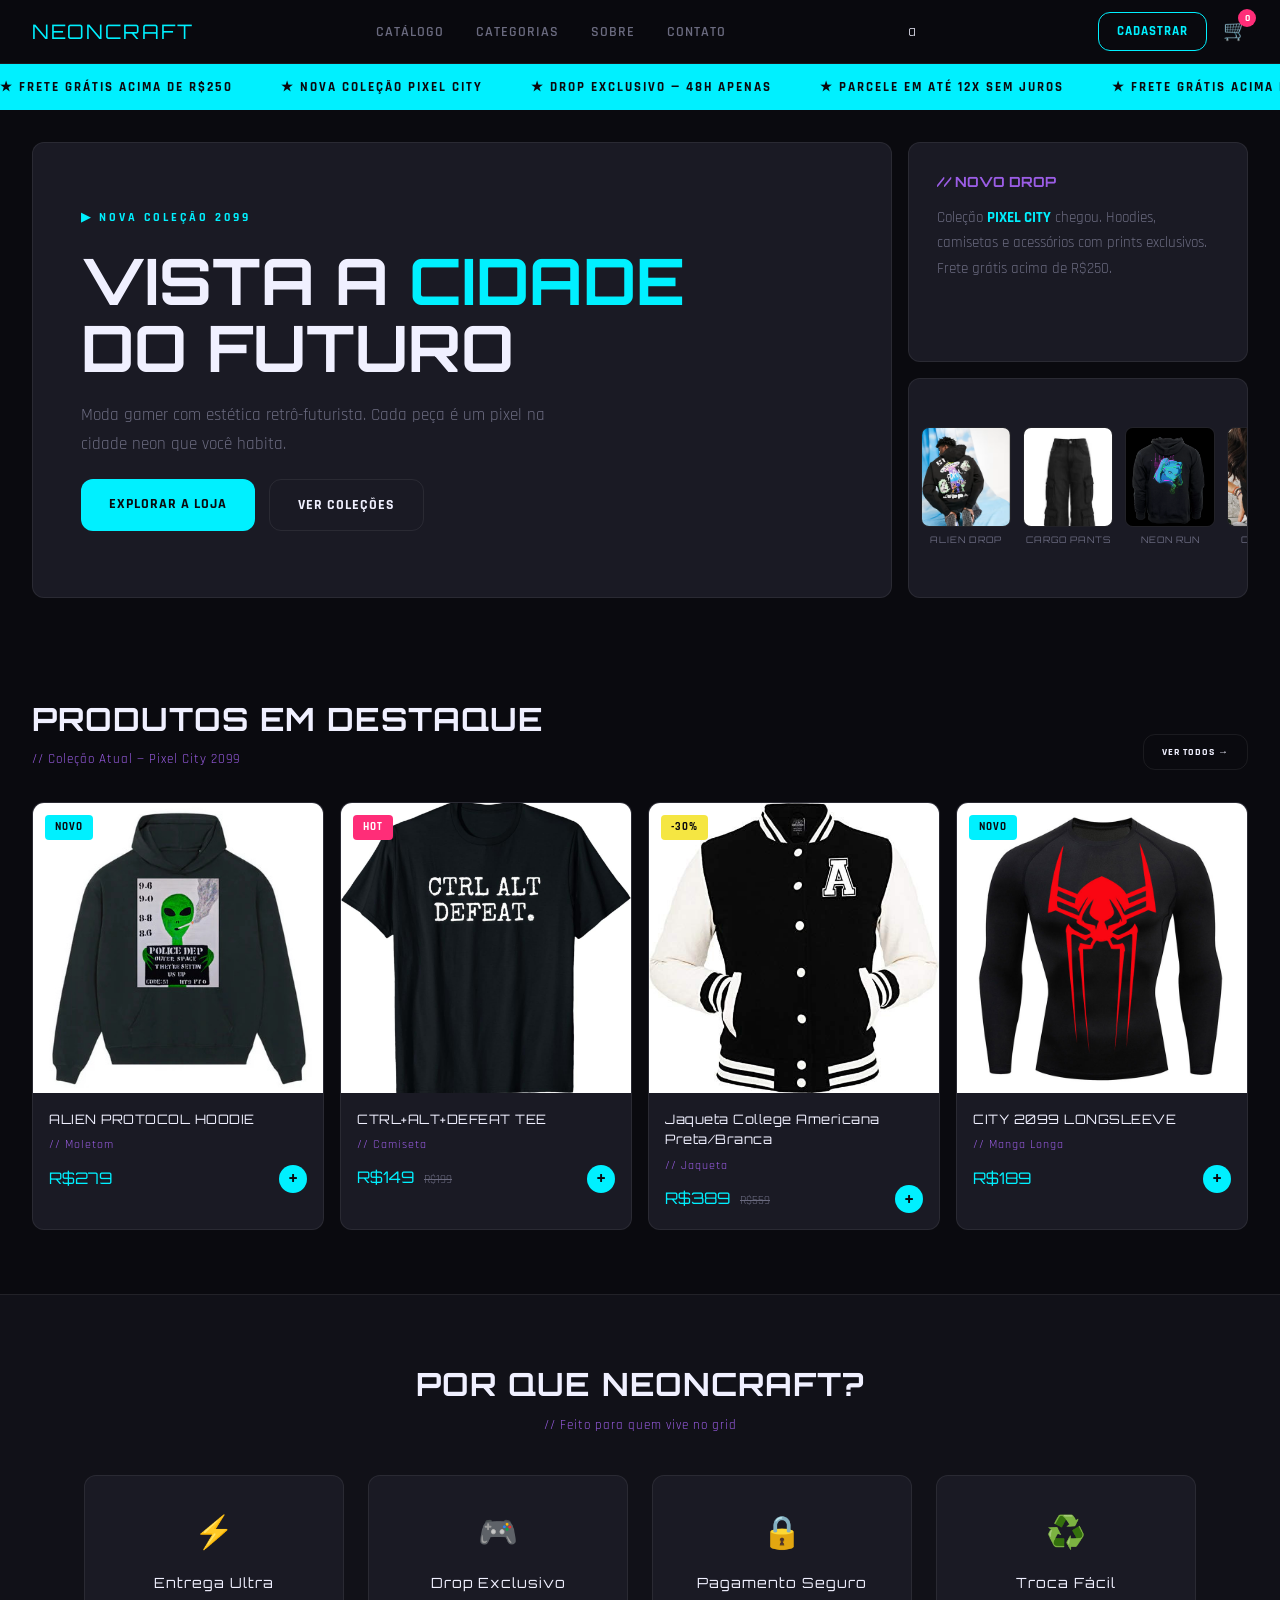
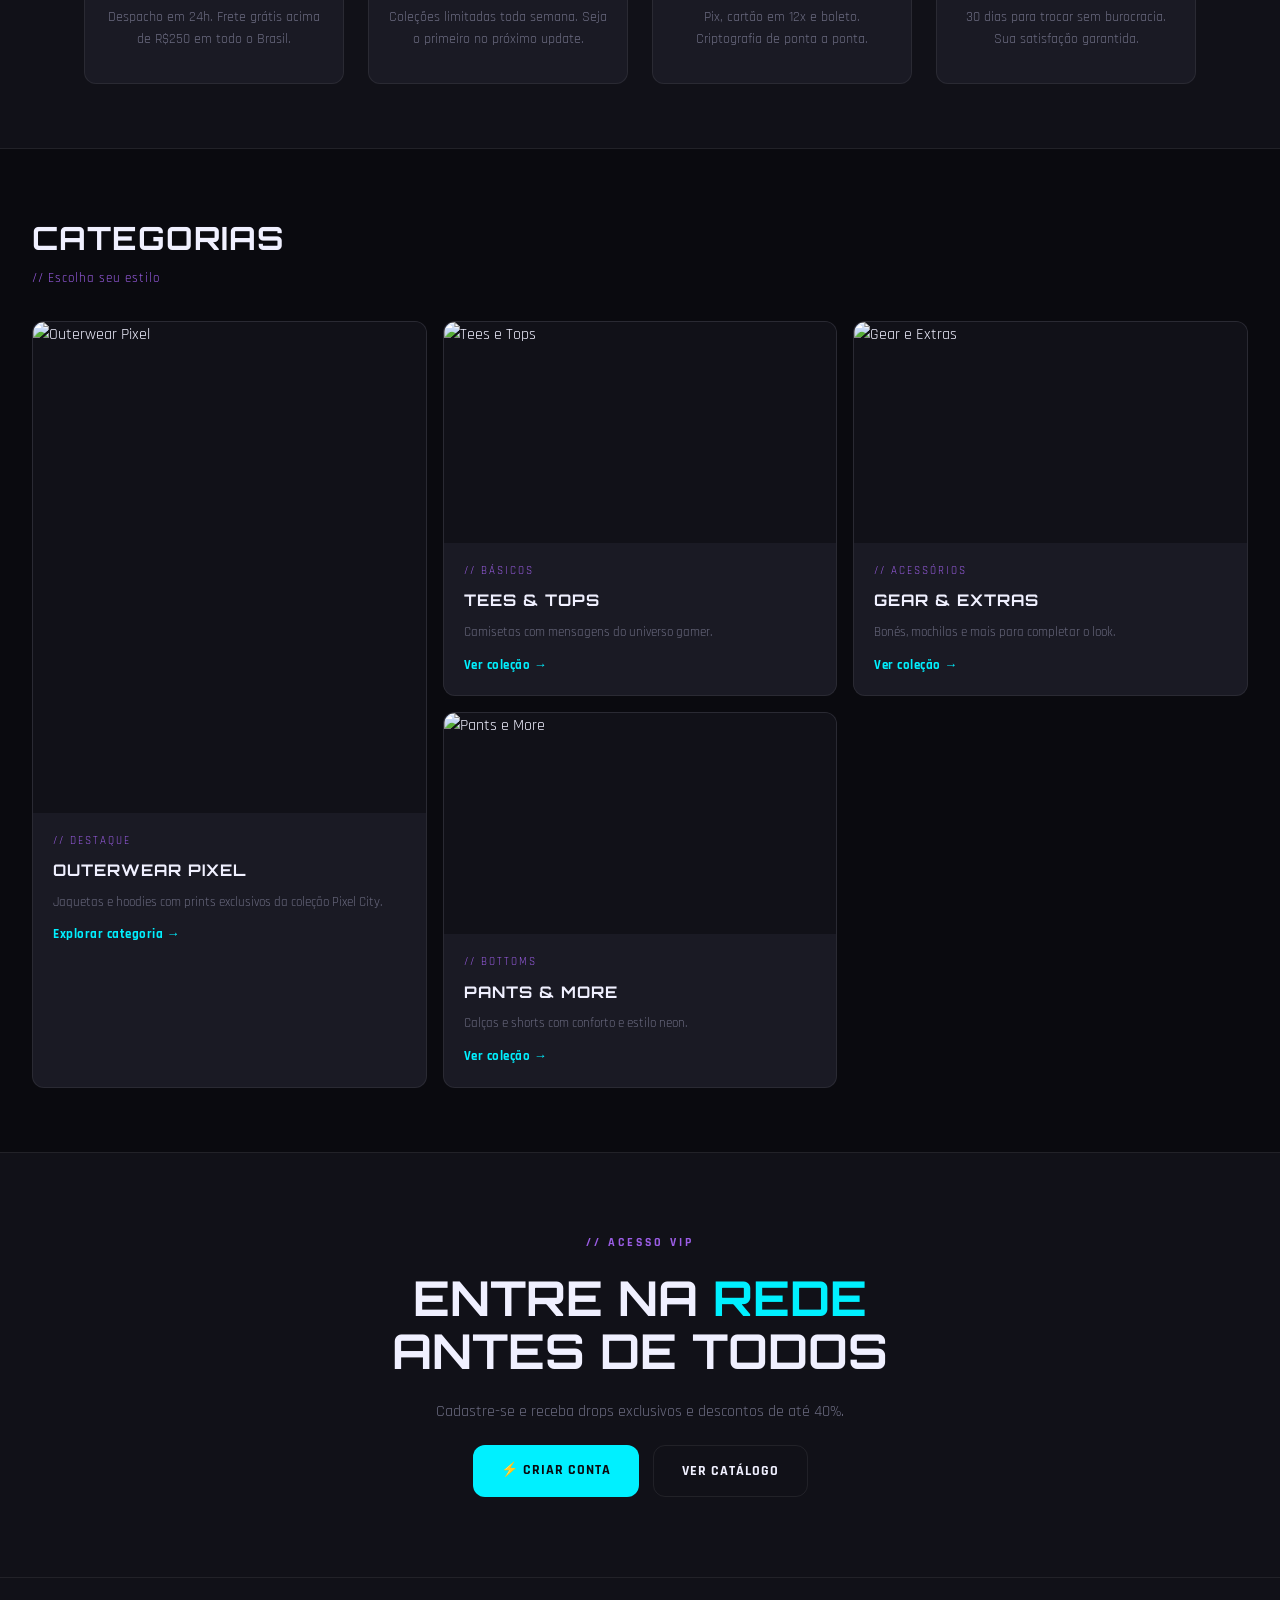
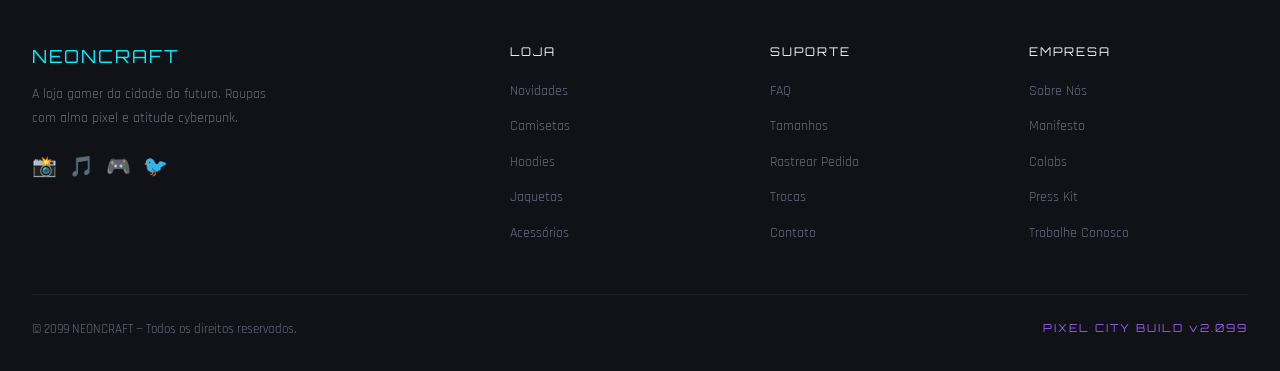
==== commit 379e6d78: "Fiz ajustes no codigo para entender melhor" ====
--- a/index.html
+++ b/index.html
@@ -1,14 +1,18 @@
 <!DOCTYPE html>
 <html lang="pt-BR">
+
 <head>
   <meta charset="UTF-8" />
   <meta name="viewport" content="width=device-width, initial-scale=1.0" />
   <title>NEONCRAFT — Loja Gamer</title>
   <link rel="preconnect" href="https://fonts.googleapis.com" />
   <link rel="preconnect" href="https://fonts.gstatic.com" crossorigin />
-  <link href="https://fonts.googleapis.com/css2?family=Rajdhani:wght@400;500;600;700&family=Orbitron:wght@700;900&display=swap" rel="stylesheet" />
+  <link
+    href="https://fonts.googleapis.com/css2?family=Rajdhani:wght@400;500;600;700&family=Orbitron:wght@700;900&display=swap"
+    rel="stylesheet" />
   <link rel="stylesheet" href="style.css" />
 </head>
+
 <body>
   <!-- Barra de navegação -->
   <header class="navbar">
@@ -17,11 +21,11 @@
       <li><a href="catalogo.html">Catálogo</a></li>
       <li><a href="#categorias">Categorias</a></li>
       <li><a href="#sobre">Sobre</a></li>
-      <li><a href="cadastro.html">Contato</a></li>
-    </ul>
+      <li><a href="Cadastrar">Contato</a></li>
+    </ul>a
 
     <div class="nav-actions">
-      <a href="cadastro.html" class="btn-cadastrar">Cadastrar</a>
+      <a href="Cadastrar" class="btn-cadastrar">Cadastrar</a>
       <a href="carrinho.html" class="cart-icon">🛒
         <span class="cart-badge">0</span>
       </a>
@@ -46,19 +50,21 @@
   <section class="hero">
     <!-- Card principal com título e botões -->
     <div class="hero-main-card">
-        <p class="hero-eyebrow">▶ NOVA COLEÇÃO 2099</p>
-        <h1 class="hero-title">VISTA A <span>CIDADE</span><br>DO FUTURO</h1>
-        <p class="hero-desc">Moda gamer com estética retrô-futurista. Cada peça é um pixel na cidade neon que você habita.</p>
-        <div class="hero-btns">
-          <a href="catalogo.html" class="btn-primary">Explorar a Loja</a>
-          <a href="#categorias" class="btn-secondary">Ver Coleções</a>
-        </div>
+      <p class="hero-eyebrow">▶ NOVA COLEÇÃO 2099</p>
+      <h1 class="hero-title">VISTA A <span>CIDADE</span><br>DO FUTURO</h1>
+      <p class="hero-desc">Moda gamer com estética retrô-futurista. Cada peça é um pixel na cidade neon que você habita.
+      </p>
+      <div class="hero-btns">
+        <a href="catalogo.html" class="btn-primary">Explorar a Loja</a>
+        <a href="#categorias" class="btn-secondary">Ver Coleções</a>
+      </div>
     </div>
 
     <!-- Card secundário de texto -->
     <div class="hero-text-card">
       <h3>// NOVO DROP</h3>
-      <p>Coleção <strong style="color:var(--cyan)">PIXEL CITY</strong> chegou. Hoodies, camisetas e acessórios com prints exclusivos. Frete grátis acima de R$250.</p>
+      <p>Coleção <strong style="color:var(--cyan)">PIXEL CITY</strong> chegou. Hoodies, camisetas e acessórios com
+        prints exclusivos. Frete grátis acima de R$250.</p>
     </div>
 
     <!-- Card de scroll com imagens -->
@@ -91,7 +97,7 @@
         </div>
 
         <!-- Duplicados para o loop contínuo funcionar -->
-          <div class="scroll-item">
+        <div class="scroll-item">
           <img src="Img/Img_Scroll/ALIEN DROP.png" alt="Alien Drop" class="scroll-img" />
           <span>ALIEN DROP</span>
         </div>
@@ -202,302 +208,172 @@
   </section>
 
   <!-- ===== POR QUE NEONCRAFT? ===== -->
-<section class="features" id="sobre">
-  <div class="section-header" style="justify-content:center; text-align:center; margin-bottom:40px;">
-    <div>
-      <h2 class="section-title">POR QUE NEONCRAFT?</h2>
-      <p class="section-sub">// Feito para quem vive no grid</p>
-    </div>
-  </div>
-  <div class="features-flex">
-    <div class="feature-item">
-      <span class="feature-icon">⚡</span>
-      <p class="feature-title">Entrega Ultra</p>
-      <p class="feature-desc">Despacho em 24h. Frete grátis acima de R$250 em todo o Brasil.</p>
-    </div>
-    <div class="feature-item">
-      <span class="feature-icon">🎮</span>
-      <p class="feature-title">Drop Exclusivo</p>
-      <p class="feature-desc">Coleções limitadas toda semana. Seja o primeiro no próximo update.</p>
-    </div>
-    <div class="feature-item">
-      <span class="feature-icon">🔒</span>
-      <p class="feature-title">Pagamento Seguro</p>
-      <p class="feature-desc">Pix, cartão em 12x e boleto. Criptografia de ponta a ponta.</p>
-    </div>
-    <div class="feature-item">
-      <span class="feature-icon">♻️</span>
-      <p class="feature-title">Troca Fácil</p>
-      <p class="feature-desc">30 dias para trocar sem burocracia. Sua satisfação garantida.</p>
-    </div>
-  </div>
-</section>
-<section class="newsletter" id="contato">
-  <div class="newsletter-inner" id="cadastro">
-    <p class="newsletter-eyebrow">// ACESSO VIP</p>
-    <h2 class="newsletter-title">ENTRE NA <span>REDE</span><br>ANTES DE TODOS</h2>
-    <p class="newsletter-desc">Cadastre-se e receba drops exclusivos e descontos de até 40%.</p>
-
-    <form class="newsletter-form" onsubmit="handleSubmit(event)" novalidate>
-    </form>
-  </div>
-</section>
-<div class="form-row">
-  <div class="form-group">
-    <label class="form-label" for="nome">Nome</label>
-    <input class="form-input" type="text" id="nome" placeholder="Seu nome" required />
-  </div>
-  <div class="form-group">
-    <label class="form-label" for="sobrenome">Sobrenome</label>
-    <input class="form-input" type="text" id="sobrenome" placeholder="Seu sobrenome" required />
-  </div>
-</div>
-<div class="form-group">
-  <label class="form-label" for="email">E-mail</label>
-  <input class="form-input" type="email" id="email" placeholder="seu@email.com" required />
-</div>
-<div class="form-row">
-  <div class="form-group">
-    <label class="form-label" for="cidade">Cidade</label>
-    <input class="form-input" type="text" id="cidade" placeholder="Sua cidade" />
-  </div>
-  <div class="form-group">
-    <label class="form-label" for="estilo">Estilo Favorito</label>
-    <select class="form-select" id="estilo">
-      <option value="">Selecione...</option>
-      <option>Hoodies & Moletom</option>
-      <option>Camisetas & Tops</option>
-      <option>Jaquetas & Bombers</option>
-      <option>Acessórios</option>
-      <option>Tudo!</option>
-    </select>
-  </div>
-</div>
-<div class="form-group">
-  <label class="form-label" for="mensagem">Mensagem (opcional)</label>
-  <textarea class="form-textarea" id="mensagem" placeholder="Alguma sugestão?"></textarea>
-</div>
-<label class="form-check">
-  <input type="checkbox" id="termos" required />
-  <span class="form-check-label">Concordo com os <a href="#">Termos de Uso</a> e a <a href="#">Política de Privacidade</a>.</span>
-</label>
-<button type="submit" class="form-submit">⚡ ENTRAR NA REDE</button>
-
-<div class="form-success" id="formSuccess">
-  <p>✓ CADASTRO REALIZADO</p>
-  <p>Bem-vindo à rede! Fique de olho no seu e-mail.</p>
-</div>
-<label class="form-check">
-  <input type="checkbox" id="termos" required />
-  <span class="form-check-label">Concordo com os <a href="#">Termos de Uso</a> e a <a href="#">Política de Privacidade</a>.</span>
-</label>
-<button type="submit" class="form-submit">⚡ ENTRAR NA REDE</button>
-
-<div class="form-success" id="formSuccess">
-  <p>✓ CADASTRO REALIZADO</p>
-  <p>Bem-vindo à rede! Fique de olho no seu e-mail.</p>
-</div>
-
-<!-- ===== CATEGORIAS ===== -->
-<section class="section" id="categorias">
-  <div class="section-header">
-    <div>
-      <h2 class="section-title">CATEGORIAS</h2>
-      <p class="section-sub">// Escolha seu estilo</p>
-    </div>
-  </div>
-  <div class="categories-grid">
-
-    <a href="catalogo.html" class="cat-card large">
-      <div class="cat-img">
-        <img src="" alt="Outerwear Pixel" />
-      </div>
-      <div class="cat-info">
-        <p class="cat-label">// Destaque</p>
-        <h3 class="cat-title">OUTERWEAR PIXEL</h3>
-        <p class="cat-desc">Jaquetas e hoodies com prints exclusivos da coleção Pixel City.</p>
-        <span class="cat-link">Explorar categoria →</span>
-      </div>
-    </a>
-<!-- Categoria 2 -->
-    <a href="catalogo.html" class="cat-card">
-      <div class="cat-img">
-        <img src="" alt="Tees e Tops" />
-      </div>
-      <div class="cat-info">
-        <p class="cat-label">// Básicos</p>
-        <h3 class="cat-title">TEES & TOPS</h3>
-        <p class="cat-desc">Camisetas com mensagens do universo gamer.</p>
-        <span class="cat-link">Ver coleção →</span>
-      </div>
-    </a>
-
-
-    <!-- Categoria 3 -->
-    <a href="catalogo.html" class="cat-card">
-      <div class="cat-img">
-        <img src="" alt="Gear e Extras" />
-      </div>
-      <div class="cat-info">
-        <p class="cat-label">// Acessórios</p>
-        <h3 class="cat-title">GEAR & EXTRAS</h3>
-        <p class="cat-desc">Bonés, mochilas e mais para completar o look.</p>
-        <span class="cat-link">Ver coleção →</span>
-      </div>
-    </a>
-
-
-    <!-- Categoria 4 -->
-    <a href="catalogo.html" class="cat-card">
-      <div class="cat-img">
-        <img src="" alt="Pants e More" />
-      </div>
-      <div class="cat-info">
-        <p class="cat-label">// Bottoms</p>
-        <h3 class="cat-title">PANTS & MORE</h3>
-        <p class="cat-desc">Calças e shorts com conforto e estilo neon.</p>
-        <span class="cat-link">Ver coleção →</span>
-      </div>
-    </a>
-
-
-  </div>
-</section>
-<!-- ===== NEWSLETTER / CTA ===== -->
-<section class="newsletter" id="contato">
-  <div class="newsletter-inner">
-    <p class="newsletter-eyebrow">// ACESSO VIP</p>
-    <h2 class="newsletter-title">ENTRE NA <span>REDE</span><br>ANTES DE TODOS</h2>
-    <p class="newsletter-desc">Cadastre-se e receba drops exclusivos e descontos de até 40%.</p>
-    <div class="newsletter-btns">
-      <a href="cadastro.html" class="btn-primary">⚡ Criar Conta</a>
-      <a href="catalogo.html" class="btn-secondary">Ver Catálogo</a>
-    </div>
-  </div>
-</section>
-
-<!-- ===== RODAPÉ ===== -->
-<footer>
-  <div class="footer-grid">
-
-
-    <!-- Coluna da marca -->
-    <div>
-      <span class="footer-brand">NEONCRAFT</span>
-      <p class="footer-brand-desc">A loja gamer da cidade do futuro. Roupas com alma pixel e atitude cyberpunk.</p>
-      <div class="social-links">
-        <a class="social-link" href="#">📸</a>
-        <a class="social-link" href="#">🎵</a>
-        <a class="social-link" href="#">🎮</a>
-        <a class="social-link" href="#">🐦</a>
-      </div>
-    </div>
-
-
-    <!-- Coluna da loja -->
-    <div>
-      <p class="footer-col-title">Loja</p>
-      <ul class="footer-links">
-        <li><a href="catalogo.html">Novidades</a></li>
-        <li><a href="catalogo.html">Camisetas</a></li>
-        <li><a href="catalogo.html">Hoodies</a></li>
-        <li><a href="catalogo.html">Jaquetas</a></li>
-        <li><a href="catalogo.html">Acessórios</a></li>
-      </ul>
-    </div>
-
-
-    <!-- Coluna de suporte -->
-    <div>
-      <p class="footer-col-title">Suporte</p>
-      <ul class="footer-links">
-        <li><a href="#">FAQ</a></li>
-        <li><a href="#">Tamanhos</a></li>
-        <li><a href="#">Rastrear Pedido</a></li>
-        <li><a href="#">Trocas</a></li>
-        <li><a href="cadastro.html">Contato</a></li>
-      </ul>
-    </div>
-
-
-    <!-- Coluna da empresa -->
-    <div>
-      <p class="footer-col-title">Empresa</p>
-      <ul class="footer-links">
-        <li><a href="#">Sobre Nós</a></li>
-        <li><a href="#">Manifesto</a></li>
-        <li><a href="#">Colabs</a></li>
-        <li><a href="#">Press Kit</a></li>
-        <li><a href="#">Trabalhe Conosco</a></li>
-      </ul>
-    </div>
-
-
-  </div>
-
-
-  <!-- Barra inferior do rodapé -->
-  <div class="footer-bottom">
-    <p class="footer-copy">© 2099 NEONCRAFT — Todos os direitos reservados.</p>
-    <p class="footer-pixel">PIXEL CITY BUILD v2.099</p>
-  </div>
-</footer>
-
-<section class="newsletter" id="contato">
-  <div class="newsletter-inner" id="cadastro">
-    <p class="newsletter-eyebrow">// ACESSO VIP</p>
-    <h2 class="newsletter-title">ENTRE NA <span>REDE</span><br>ANTES DE TODOS</h2>
-    <p class="newsletter-desc">Cadastre-se e receba drops exclusivos e descontos de até 40%.</p>
-
-    <form class="newsletter-form" onsubmit="handleSubmit(event)" novalidate>
-      <div class="form-row">
-        <div class="form-group">
-          <label class="form-label" for="nome">Nome</label>
-          <input class="form-input" type="text" id="nome" placeholder="Seu nome" required />
-        </div>
-        <div class="form-group">
-          <label class="form-label" for="sobrenome">Sobrenome</label>
-          <input class="form-input" type="text" id="sobrenome" placeholder="Seu sobrenome" required />
-        </div>
-      </div>
-      <div class="form-group">
-        <label class="form-label" for="email">E-mail</label>
-        <input class="form-input" type="email" id="email" placeholder="seu@email.com" required />
-      </div>
-      <div class="form-row">
-        <div class="form-group">
-          <label class="form-label" for="cidade">Cidade</label>
-          <input class="form-input" type="text" id="cidade" placeholder="Sua cidade" />
-        </div>
-        <div class="form-group">
-          <label class="form-label" for="estilo">Estilo Favorito</label>
-          <select class="form-select" id="estilo">
-            <option value="">Selecione...</option>
-            <option>Hoodies & Moletom</option>
-            <option>Camisetas & Tops</option>
-            <option>Jaquetas & Bombers</option>
-            <option>Acessórios</option>
-            <option>Tudo!</option>
-          </select>
-        </div>
-      </div>
-      <div class="form-group">
-        <label class="form-label" for="mensagem">Mensagem (opcional)</label>
-        <textarea class="form-textarea" id="mensagem" placeholder="Alguma sugestão?"></textarea>
-      </div>
-      <label class="form-check">
-        <input type="checkbox" id="termos" required />
-        <span class="form-check-label">Concordo com os <a href="#">Termos de Uso</a> e a <a href="#">Política de Privacidade</a>.</span>
-      </label>
-      <button type="submit" class="form-submit">⚡ ENTRAR NA REDE</button>
-    </form>
-
-    <div class="form-success" id="formSuccess">
-      <p>✓ CADASTRO REALIZADO</p>
-      <p>Bem-vindo à rede! Fique de olho no seu e-mail.</p>
-    </div>
-  </div>
-</section>
+  <section class="features" id="sobre">
+    <div class="section-header" style="justify-content:center; text-align:center; margin-bottom:40px;">
+      <div>
+        <h2 class="section-title">POR QUE NEONCRAFT?</h2>
+        <p class="section-sub">// Feito para quem vive no grid</p>
+      </div>
+    </div>
+    <div class="features-flex">
+      <div class="feature-item">
+        <span class="feature-icon">⚡</span>
+        <p class="feature-title">Entrega Ultra</p>
+        <p class="feature-desc">Despacho em 24h. Frete grátis acima de R$250 em todo o Brasil.</p>
+      </div>
+      <div class="feature-item">
+        <span class="feature-icon">🎮</span>
+        <p class="feature-title">Drop Exclusivo</p>
+        <p class="feature-desc">Coleções limitadas toda semana. Seja o primeiro no próximo update.</p>
+      </div>
+      <div class="feature-item">
+        <span class="feature-icon">🔒</span>
+        <p class="feature-title">Pagamento Seguro</p>
+        <p class="feature-desc">Pix, cartão em 12x e boleto. Criptografia de ponta a ponta.</p>
+      </div>
+      <div class="feature-item">
+        <span class="feature-icon">♻️</span>
+        <p class="feature-title">Troca Fácil</p>
+        <p class="feature-desc">30 dias para trocar sem burocracia. Sua satisfação garantida.</p>
+      </div>
+    </div>
+  </section>
+
+  <!-- ===== CATEGORIAS ===== -->
+  <section class="section" id="categorias">
+    <div class="section-header">
+      <div>
+        <h2 class="section-title">CATEGORIAS</h2>
+        <p class="section-sub">// Escolha seu estilo</p>
+      </div>
+    </div>
+    <div class="categories-grid">
+
+      <!-- Categoria destaque (card grande) — imagem definida depois -->
+      <a href="catalogo.html" class="cat-card large">
+        <div class="cat-img">
+          <img src="" alt="Outerwear Pixel" />
+        </div>
+        <div class="cat-info">
+          <p class="cat-label">// Destaque</p>
+          <h3 class="cat-title">OUTERWEAR PIXEL</h3>
+          <p class="cat-desc">Jaquetas e hoodies com prints exclusivos da coleção Pixel City.</p>
+          <span class="cat-link">Explorar categoria →</span>
+        </div>
+      </a>
+
+      <!-- Categoria 2 -->
+      <a href="catalogo.html" class="cat-card">
+        <div class="cat-img">
+          <img src="" alt="Tees e Tops" />
+        </div>
+        <div class="cat-info">
+          <p class="cat-label">// Básicos</p>
+          <h3 class="cat-title">TEES & TOPS</h3>
+          <p class="cat-desc">Camisetas com mensagens do universo gamer.</p>
+          <span class="cat-link">Ver coleção →</span>
+        </div>
+      </a>
+
+      <!-- Categoria 3 -->
+      <a href="catalogo.html" class="cat-card">
+        <div class="cat-img">
+          <img src="" alt="Gear e Extras" />
+        </div>
+        <div class="cat-info">
+          <p class="cat-label">// Acessórios</p>
+          <h3 class="cat-title">GEAR & EXTRAS</h3>
+          <p class="cat-desc">Bonés, mochilas e mais para completar o look.</p>
+          <span class="cat-link">Ver coleção →</span>
+        </div>
+      </a>
+
+      <!-- Categoria 4 -->
+      <a href="catalogo.html" class="cat-card">
+        <div class="cat-img">
+          <img src="" alt="Pants e More" />
+        </div>
+        <div class="cat-info">
+          <p class="cat-label">// Bottoms</p>
+          <h3 class="cat-title">PANTS & MORE</h3>
+          <p class="cat-desc">Calças e shorts com conforto e estilo neon.</p>
+          <span class="cat-link">Ver coleção →</span>
+        </div>
+      </a>
+    </div>
+  </section>
+
+  <!-- ===== NEWSLETTER / CTA ===== -->
+  <section class="newsletter" id="contato">
+    <div class="newsletter-inner">
+      <p class="newsletter-eyebrow">// ACESSO VIP</p>
+      <h2 class="newsletter-title">ENTRE NA <span>REDE</span><br>ANTES DE TODOS</h2>
+      <p class="newsletter-desc">Cadastre-se e receba drops exclusivos e descontos de até 40%.</p>
+      <div class="newsletter-btns">
+        <a href="cadastro.html" class="btn-primary">⚡ Criar Conta</a>
+        <a href="catalogo.html" class="btn-secondary">Ver Catálogo</a>
+      </div>
+    </div>
+  </section>
+
+  <!-- ===== RODAPÉ ===== -->
+  <footer>
+    <div class="footer-grid">
+      <!-- Coluna da marca -->
+      <div>
+        <span class="footer-brand">NEONCRAFT</span>
+        <p class="footer-brand-desc">A loja gamer da cidade do futuro. Roupas com alma pixel e atitude cyberpunk.</p>
+        <div class="social-links">
+          <a class="social-link" href="#">📸</a>
+          <a class="social-link" href="#">🎵</a>
+          <a class="social-link" href="#">🎮</a>
+          <a class="social-link" href="#">🐦</a>
+        </div>
+      </div>
+
+      <!-- Coluna da loja -->
+      <div>
+        <p class="footer-col-title">Loja</p>
+        <ul class="footer-links">
+          <li><a href="catalogo.html">Novidades</a></li>
+          <li><a href="catalogo.html">Camisetas</a></li>
+          <li><a href="catalogo.html">Hoodies</a></li>
+          <li><a href="catalogo.html">Jaquetas</a></li>
+          <li><a href="catalogo.html">Acessórios</a></li>
+        </ul>
+      </div>
+
+      <!-- Coluna de suporte -->
+      <div>
+        <p class="footer-col-title">Suporte</p>
+        <ul class="footer-links">
+          <li><a href="#">FAQ</a></li>
+          <li><a href="#">Tamanhos</a></li>
+          <li><a href="#">Rastrear Pedido</a></li>
+          <li><a href="#">Trocas</a></li>
+          <li><a href="cadastro.html">Contato</a></li>
+        </ul>
+      </div>
+
+      <!-- Coluna da empresa -->
+      <div>
+        <p class="footer-col-title">Empresa</p>
+        <ul class="footer-links">
+          <li><a href="#">Sobre Nós</a></li>
+          <li><a href="#">Manifesto</a></li>
+          <li><a href="#">Colabs</a></li>
+          <li><a href="#">Press Kit</a></li>
+          <li><a href="#">Trabalhe Conosco</a></li>
+        </ul>
+      </div>
+    </div>
+
+    <!-- Barra inferior do rodapé -->
+    <div class="footer-bottom">
+      <p class="footer-copy">© 2099 NEONCRAFT — Todos os direitos reservados.</p>
+      <p class="footer-pixel">PIXEL CITY BUILD v2.099</p>
+    </div>
+  </footer>
 
 </body>
 </html>
--- a/style.css
+++ b/style.css
@@ -611,671 +611,418 @@
     line-height: 1.6;
 }
 
+/* --- Grid de categorias --- */
+.categories-grid {
+    display: grid;
+    grid-template-columns:repeat(3, 1fr);
+    grid-template-rows:auto auto;
+    gap:16px;
+    }
+
+
+/* --- Grid de categorias --- */
+.categories-grid {
+    display: grid;
+    grid-template-columns: repeat(3, 1fr);
+    grid-template-rows: auto auto;
+    gap: 16px;
+}
+
+
+/* --- Card grande ocupa coluna 1, linhas 1 e 2 --- */
+.cat-card.large {
+    grid-column: 1;
+    grid-row: 1 / 3;
+}
+
+
+/* --- Card de categoria base --- */
+.cat-card {
+    background: var(--bg3);
+    border: 1px solid var(--border);
+    border-radius: var(--radius);
+    overflow: hidden;
+    display: flex;
+    flex-direction: column;
+    transition: border-color 0.2s, transform 0.2s;
+}
+
+.cat-card:hover {
+    border-color: var(--cyan);
+    transform: translateY(-4px);
+}
+
+/* --- Área da imagem da categoria --- */
+.cat-img {
+    width: 100%;
+    aspect-ratio: 16/9;
+    overflow: hidden;
+    background: var(--bg2);
+}
+
+/* --- Card grande tem imagem mais alta --- */
+.cat-card.large .cat-img {
+    aspect-ratio: 4/5;
+}
+
+/* --- Imagem da categoria --- */
+.cat-img img {
+    width: 100%;
+    height: 100%;
+    object-fit: cover;
+    display: block;
+    transition: transform 0.3s;
+}
+
+.cat-card:hover .cat-img img {
+    transform: scale(1.04);
+}
+
+/* --- Informações da categoria --- */
+.cat-info {
+    padding: 20px;
+    display: flex;
+    flex-direction: column;
+    gap: 8px;
+}
+
+/* --- Label da categoria --- */
+.cat-label {
+    font-size: 11px;
+    color: var(--purple);
+    letter-spacing: 2px;
+    text-transform: uppercase;
+}
+
+
+/* --- Título da categoria --- */
+.cat-title {
+    font-family: var(--font-title);
+    font-size: 16px;
+    color: var(--white);
+    letter-spacing: 1px;
+}
+
+
+/* --- Descrição da categoria --- */
+.cat-desc {
+    font-size: 13px;
+    color: var(--gray);
+    line-height: 1.6;
+}
+
+
+/* --- Link de ação da categoria --- */
+.cat-link {
+    font-size: 13px;
+    font-weight: 700;
+    color: var(--cyan);
+    margin-top: 4px;
+    letter-spacing: 0.5px;
+}
+
+
+/* --- Seção de newsletter com borda neon --- */
+.newsletter {
+    padding: 80px 32px;
+    background: var(--bg2);
+    border-top: 1px solid var(--border);
+    text-align: center;
+}
+
+
+/* --- Conteúdo centralizado --- */
+.newsletter-inner {
+    max-width: 560px;
+    margin: 0 auto;
+    display: flex;
+    flex-direction: column;
+    align-items: center;
+    gap: 20px;
+}
+
+
+/* --- Eyebrow da newsletter --- */
+.newsletter-eyebrow {
+    font-size: 12px;
+    font-weight: 700;
+    letter-spacing: 3px;
+    color: var(--purple);
+    text-transform: uppercase;
+}
+
+
+/* --- Título da newsletter --- */
+.newsletter-title {
+    font-family: var(--font-title);
+    font-size: clamp(28px, 4vw, 48px);
+    line-height: 1.1;
+    color: var(--white);
+}
+
+
+/* --- Palavra destacada --- */
+.newsletter-title span { color: var(--cyan); }
+
+
+/* --- Descrição --- */
+.newsletter-desc {
+    font-size: 16px;
+    color: var(--gray);
+    line-height: 1.7;
+}
+
+
+/* --- Botões da newsletter --- */
+.newsletter-btns {
+    display: flex;
+    gap: 14px;
+    flex-wrap: wrap;
+    justify-content: center;
+}
+
+/* --- Rodapé com fundo escuro --- */
+footer {
+    background: var(--bg2);
+    border-top: 1px solid var(--border);
+    padding: 64px 32px 32px;
+}
+
+/* --- Grid de 4 colunas do rodapé --- */
+.footer-grid {
+    display: grid;
+    grid-template-columns: 2fr 1fr 1fr 1fr;
+    gap: 40px;
+    margin-bottom: 48px;
+}
+
+/* --- Nome da marca no rodapé --- */
+.footer-brand {
+    font-family: var(--font-title);
+    font-size: 18px;
+    color: var(--cyan);
+    letter-spacing: 2px;
+    display: block;
+    margin-bottom: 12px;
+}
+
+/* --- Descrição da marca --- */
+.footer-brand-desc {
+    font-size: 14px;
+    color: var(--gray);
+    line-height: 1.7;
+    max-width: 260px;
+    margin-bottom: 20px;
+}
+
+/* --- Links sociais --- */
+.social-links {
+    display: flex;
+    gap: 12px;
+}
+
+.social-link {
+    font-size: 20px;
+    transition: transform 0.2s;
+}
+
+.social-link:hover { transform: scale(1.2); }
+
+/* --- Título de coluna do rodapé --- */
+.footer-col-title {
+    font-family: var(--font-title);
+    font-size: 12px;
+    letter-spacing: 2px;
+    color: var(--white);
+    text-transform: uppercase;
+    margin-bottom: 16px;
+}
+
+/* --- Links das colunas --- */
+.footer-links {
+    display: flex;
+    flex-direction: column;
+    gap: 10px;
+}
+
+.footer-links a {
+    font-size: 14px;
+    color: var(--gray);
+    transition: color 0.2s;
+}
+
+.footer-links a:hover { color: var(--cyan); }
+
+/* --- Barra inferior do rodapé --- */
+.footer-bottom {
+    display: flex;
+    align-items: center;
+    justify-content: space-between;
+    padding-top: 24px;
+    border-top: 1px solid var(--border);
+}
+
+/* --- Texto de copyright --- */
+.footer-copy {
+    font-size: 13px;
+    color: var(--gray);
+}
+
+/* --- Versão do build --- */
+.footer-pixel {
+    font-family: var(--font-title);
+    font-size: 11px;
+    color: var(--purple);
+    letter-spacing: 2px;
+}
+
+/* ===== TABLET LARGO (max 1024px) ===== */
 @media (max-width: 1024px) {
-  /* Hero vira coluna única */
-    .hero {
+  .navbar { padding: 14px 24px; }
+
+  .hero { grid-template-columns: 1fr 1fr; padding: 36px 24px; }
+  .hero-main-card { padding: 36px 24px; }
+
+  .products-grid   { grid-template-columns: repeat(2, 1fr); }
+  .categories-grid { grid-template-columns: 1fr 1fr; }
+  .cat-card.large  { grid-column: 1 / 3; }
+  .footer-grid     { grid-template-columns: 1fr 1fr; gap: 32px; }
+
+  .catalog-layout { grid-template-columns: 200px 1fr; }
+  .catalog-grid   { grid-template-columns: repeat(2, 1fr); }
+
+  .cart-layout    { grid-template-columns: 1fr; }
+  .cart-summary   { position: static; }
+
+  .payment-layout { grid-template-columns: 1fr; }
+
+  .cadastro-layout { gap: 32px; }
+}
+
+/* ===== TABLET (max 768px) ===== */
+@media (max-width: 768px) {
+
+  /* --- Navbar --- */
+  .navbar { padding: 12px 20px; gap: 12px; }
+  .nav-links { display: none; }
+  .nav-logo { font-size: 11px; }
+  .btn-cadastrar { padding: 8px 14px; font-size: 10px; }
+
+  /* --- Hero --- */
+  .hero {
     grid-template-columns: 1fr;
     grid-template-rows: auto auto auto;
-    padding: 24px;
-    }
-
-    .hero-main-card {
-    grid-column: 1;
-    grid-row: 1;
-    }
-
-    .hero-text-card {
-    grid-column: 1;
-    grid-row: 2;
-    }
-
-    .hero-scroll-card {
-    grid-column: 1;
-    grid-row: 3;
-    max-width: 100%;
-    }
-
-  /* Grid de produtos vira 2 colunas */
-    .products-grid {
-    grid-template-columns: repeat(2, 1fr);
-    }
-
-  /* Features em 2 colunas */
-    .features-flex {
+    padding: 24px 20px;
     gap: 16px;
-    }
-
-}
-
-/* --- Mobile: abaixo de 768px --- */
-@media (max-width: 768px) {
-  /* Navbar: esconde links do menu */
-    .nav-links {
-    display: none;
-    }
-
-    .navbar {
-    padding: 0 20px;
-    }
-
-  /* Hero com padding menor */
-    .hero {
-    padding: 16px;
-    gap: 12px;
-    min-height: auto;
-    }
-
-    .hero-main-card {
-    padding: 28px 20px;
-    }
-
-  /* Seções com padding menor */
-    .section {
-    padding: 40px 20px;
-    }
-
-    .features {
-    padding: 40px 20px;
-    }
-
-  /* Grid de produtos vira 1 coluna */
-    .products-grid {
-    grid-template-columns: 1fr;
-    }
-
-  /* Scroll do hero ocupa largura total */
-    .hero-scroll-card {
-    min-height: 140px;
-    }
-
-    .scroll-img {
-    width: 70px;
-    height: 80px;
-    }
-
-}
-
-/* --- Mobile pequeno: abaixo de 480px --- */
+  }
+  .hero-main-card  { grid-column: 1; grid-row: 1; padding: 32px 24px; }
+  .hero-text-card  { grid-column: 1; grid-row: 2; }
+  .hero-scroll-card{ grid-column: 1; grid-row: 3; }
+
+  .hero-title { font-size: clamp(16px, 5vw, 26px); }
+  .hero-btns  { flex-direction: column; gap: 12px; }
+  .hero-btns .btn-primary,
+  .hero-btns .btn-secondary { text-align: center; }
+
+  /* --- Seções gerais --- */
+  .section { padding: 44px 20px; }
+  .section-header { flex-direction: column; align-items: flex-start; gap: 12px; }
+
+  /* --- Produtos --- */
+  .products-grid { grid-template-columns: repeat(2, 1fr); gap: 14px; }
+
+  /* --- Features --- */
+  .features { padding: 44px 20px; }
+  .features-flex { flex-direction: column; gap: 24px; }
+  .feature-item { width: 100%; }
+
+  /* --- Categorias --- */
+  .categories-grid { grid-template-columns: 1fr; gap: 14px; }
+  .cat-card.large  { grid-column: 1; }
+
+  /* --- Newsletter --- */
+  .newsletter-inner { padding: 48px 24px; }
+  .newsletter-title { font-size: clamp(14px, 4vw, 20px); }
+
+  /* --- Footer --- */
+  .footer-grid { grid-template-columns: 1fr 1fr; gap: 28px; padding: 40px 20px; }
+  .footer-brand { font-size: 14px; }
+
+  /* --- Catálogo --- */
+  .catalog-layout  { grid-template-columns: 1fr; padding: 24px 20px 48px; }
+  .catalog-sidebar { position: static; }
+  .catalog-grid    { grid-template-columns: repeat(2, 1fr); }
+
+  /* --- Carrinho --- */
+  .cart-layout  { grid-template-columns: 1fr; padding: 24px 20px 48px; }
+  .cart-summary { position: static; }
+  .cart-item    { flex-wrap: wrap; }
+  .cart-item-price { text-align: left; width: 100%; margin-top: 8px; }
+
+  /* --- Pagamento --- */
+  .payment-layout { grid-template-columns: 1fr; padding: 24px 20px 48px; }
+  .payment-tabs   { flex-wrap: wrap; gap: 8px; }
+  .form-row       { flex-direction: column; }
+
+  /* --- Cadastro --- */
+  .cadastro-layout { grid-template-columns: 1fr; padding: 32px 20px 64px; gap: 32px; }
+  .cadastro-info   { padding-right: 0; }
+  .cadastro-form-box { padding: 28px 20px; }
+}
+
+/* ===== MOBILE (max 480px) ===== */
 @media (max-width: 480px) {
-  /* Logo menor */
-    .nav-logo {
-    font-size: 16px;
-    }
-
-  /* Botão cadastrar menor */
-    .btn-cadastrar {
-    font-size: 11px;
-    padding: 6px 12px;
-    }
-
-  /* Título do hero menor */
-    .hero-title {
-    font-size: 28px;
-    }
-
-  /* Botões do hero em coluna */
-    .hero-btns {
-    flex-direction: column;
-    }
-
-    .btn-primary,
-    .btn-secondary {
-    text-align: center;
-    width: 100%;
-    }
-
-  /* Features em coluna única */
-    .features-flex {
-    flex-direction: column;
-    align-items: center;
-    }
-
-    .feature-item {
-    max-width: 100%;
-    width: 100%;
-    }
-
-  /* Título de seção menor */
-    .section-title {
-    font-size: 18px;
-    }
-
-  /* Cabeçalho de seção em coluna */
-    .section-header {
-    flex-direction: column;
-    align-items: flex-start;
-    gap: 12px;
-    }
-}
-
-.newsletter {
-  padding: 80px 32px;
-  background: linear-gradient(135deg, rgba(123,47,255,0.08), rgba(0,245,255,0.04));
-  border-top: 1px solid rgba(0,245,255,0.1);
-}
-
-.newsletter-inner {
-  max-width: 640px;
-  margin: 0 auto;
-}
-.newsletter-eyebrow {
-  font-family: 'Rajdhani', sans-serif;
-  font-size: 13px;
-  color: var(--purple);
-  text-transform: uppercase;
-  letter-spacing: 3px;
-  margin-bottom: 16px;
-}
-
-.newsletter-title {
-  font-family: 'Press Start 2P', monospace;
-  font-size: clamp(14px, 2.5vw, 20px);
-  line-height: 1.6;
-  color: var(--white);
-  margin-bottom: 16px;
-}
-.newsletter-title span { color: var(--cyan); }
-
-.newsletter-desc {
-  font-family: 'Rajdhani', sans-serif;
-  font-size: 16px;
-  color: var(--gray);
-  margin-bottom: 36px;
-}
-.newsletter-form { display: flex; flex-direction: column; gap: 16px; }
-
-.form-row { display: flex; gap: 16px; }
-
-.form-group { display: flex; flex-direction: column; gap: 6px; flex: 1; }
-
-.form-label {
-  font-family: 'Orbitron', sans-serif;
-  font-size: 10px;
-  color: var(--gray);
-  text-transform: uppercase;
-  letter-spacing: 1px;
-}
-
-.form-input, .form-select, .form-textarea {
-  background: rgba(255,255,255,0.04);
-  border: 1px solid rgba(0,245,255,0.2);
-  color: var(--white);
-  font-family: 'Rajdhani', sans-serif;
-  font-size: 15px;
-  padding: 12px 14px;
-  outline: none;
-  transition: border-color 0.2s;
-  width: 100%;
-}
-.form-input:focus, .form-select:focus, .form-textarea:focus {
-  border-color: var(--cyan);
-}
-.form-textarea { resize: vertical; min-height: 90px; }
-.form-select { cursor: pointer; }
-
-.form-check {
-  display: flex;
-  align-items: flex-start;
-  gap: 10px;
-  cursor: pointer;
-}
-.form-check input { margin-top: 3px; accent-color: var(--cyan); }
-.form-check-label {
-  font-family: 'Rajdhani', sans-serif;
-  font-size: 14px;
-  color: var(--gray);
-}
-.form-check-label a { color: var(--cyan); text-decoration: none; }
-.form-check-label a:hover { text-decoration: underline; }
-
-.form-submit {
-  font-family: 'Orbitron', sans-serif;
-  font-size: 12px;
-  font-weight: 700;
-  color: var(--bg);
-  background: linear-gradient(135deg, var(--cyan), var(--purple));
-  border: none;
-  padding: 16px;
-  cursor: pointer;
-  text-transform: uppercase;
-  letter-spacing: 3px;
-  width: 100%;
-  transition: opacity 0.2s;
-}
-.form-submit:hover { opacity: 0.88; }
-
-.form-success {
-  display: none;
-  margin-top: 20px;
-  padding: 20px;
-  border: 1px solid var(--cyan);
-  border-radius: 4px;
-  background: rgba(0,245,255,0.04);
-  text-align: center;
-}
-.form-success p:first-child {
-  font-family: 'Press Start 2P', monospace;
-  font-size: 9px;
-  color: var(--cyan);
-  margin-bottom: 8px;
-}
-.form-success p:last-child {
-  font-family: 'Rajdhani', sans-serif;
-  color: var(--gray);
-}
-
-@media (max-width: 768px) {
-  .form-row { flex-direction: column; }
-  .newsletter { padding: 44px 20px; }
-}
-
-categorias
-
-
-/* --- Grid de categorias --- */
-.categories-grid {
-  display: grid;
-  grid-template-columns:repeat(3, 1fr);
-  grid-template-rows:auto auto;
-  gap:16px;
-}
-
-
-/* --- Card grande ocupa coluna 1, linhas 1 e 2 --- */
-.cat-card.large {
-  grid-column: 1;
-  grid-row: 1 / 3;
-}
-
-
-/* --- Card de categoria base --- */
-.cat-card {
-  background: var(--bg3);
-  border: 1px solid var(--border);
-  border-radius: var(--radius);
-  overflow: hidden;
-  display: flex;
-  flex-direction: column;
-  transition: border-color 0.2s, transform 0.2s;
-}
-
-
-.cat-card:hover {
-  border-color: var(--cyan);
-  transform: translateY(-4px);
-}
-
-
-/* --- Área da imagem da categoria --- */
-.cat-img {
-  width: 100%;
-  aspect-ratio: 16/9;
-  overflow: hidden;
-  background: var(--bg2);
-}
-
-
-/* --- Card grande tem imagem mais alta --- */
-.cat-card.large .cat-img {
-  aspect-ratio: 4/5;
-}
-
-
-/* --- Imagem da categoria --- */
-.cat-img img {
-  width: 100%;
-  height: 100%;
-  object-fit: cover;
-  display: block;
-  transition: transform 0.3s;
-}
-
-
-.cat-card:hover .cat-img img {
-  transform: scale(1.04);
-}
-
-
-/* --- Informações da categoria --- */
-.cat-info {
-  padding: 20px;
-  display: flex;
-  flex-direction: column;
-  gap: 8px;
-}
-
-
-/* --- Label da categoria --- */
-.cat-label {
-  font-size: 11px;
-  color: var(--purple);
-  letter-spacing: 2px;
-  text-transform: uppercase;
-}
-
-
-/* --- Título da categoria --- */
-.cat-title {
-  font-family: var(--font-title);
-  font-size: 16px;
-  color: var(--white);
-  letter-spacing: 1px;
-}
-
-
-/* --- Descrição da categoria --- */
-.cat-desc {
-  font-size: 13px;
-  color: var(--gray);
-  line-height: 1.6;
-}
-
-
-/* --- Link de ação da categoria --- */
-.cat-link {
-  font-size: 13px;
-  font-weight: 700;
-  color: var(--cyan);
-  margin-top: 4px;
-  letter-spacing: 0.5px;
-}
-
-/* --- Seção de newsletter com borda neon --- */
-.newsletter {
-  padding: 80px 32px;
-  background: var(--bg2);
-  border-top: 1px solid var(--border);
-  text-align: center;
-}
-
-
-/* --- Conteúdo centralizado --- */
-.newsletter-inner {
-  max-width: 560px;
-  margin: 0 auto;
-  display: flex;
-  flex-direction: column;
-  align-items: center;
-  gap: 20px;
-}
-
-
-/* --- Eyebrow da newsletter --- */
-.newsletter-eyebrow {
-  font-size: 12px;
-  font-weight: 700;
-  letter-spacing: 3px;
-  color: var(--purple);
-  text-transform: uppercase;
-}
-
-
-/* --- Título da newsletter --- */
-.newsletter-title {
-  font-family: var(--font-title);
-  font-size: clamp(28px, 4vw, 48px);
-  line-height: 1.1;
-  color: var(--white);
-}
-
-
-/* --- Palavra destacada --- */
-.newsletter-title span { color: var(--cyan); }
-
-
-/* --- Descrição --- */
-.newsletter-desc {
-  font-size: 16px;
-  color: var(--gray);
-  line-height: 1.7;
-}
-
-
-/* --- Botões da newsletter --- */
-.newsletter-btns {
-  display: flex;
-  gap: 14px;
-  flex-wrap: wrap;
-  justify-content: center;
-}
-/* --- Rodapé com fundo escuro --- */
-footer {
-  background: var(--bg2);
-  border-top: 1px solid var(--border);
-  padding: 64px 32px 32px;
-}
-
-
-/* --- Grid de 4 colunas do rodapé --- */
-.footer-grid {
-  display: grid;
-  grid-template-columns: 2fr 1fr 1fr 1fr;
-  gap: 40px;
-  margin-bottom: 48px;
-}
-
-
-/* --- Nome da marca no rodapé --- */
-.footer-brand {
-  font-family: var(--font-title);
-  font-size: 18px;
-  color: var(--cyan);
-  letter-spacing: 2px;
-  display: block;
-  margin-bottom: 12px;
-}
-
-
-/* --- Descrição da marca --- */
-.footer-brand-desc {
-  font-size: 14px;
-  color: var(--gray);
-  line-height: 1.7;
-  max-width: 260px;
-  margin-bottom: 20px;
-}
-
-
-/* --- Links sociais --- */
-.social-links {
-  display: flex;
-  gap: 12px;
-}
-
-
-.social-link {
-  font-size: 20px;
-  transition: transform 0.2s;
-}
-
-
-.social-link:hover { transform: scale(1.2); }
-
-
-/* --- Título de coluna do rodapé --- */
-.footer-col-title {
-  font-family: var(--font-title);
-  font-size: 12px;
-  letter-spacing: 2px;
-  color: var(--white);
-  text-transform: uppercase;
-  margin-bottom: 16px;
-}
-
-
-/* --- Links das colunas --- */
-.footer-links {
-  display: flex;
-  flex-direction: column;
-  gap: 10px;
-}
-
-
-.footer-links a {
-  font-size: 14px;
-  color: var(--gray);
-  transition: color 0.2s;
-}
-
-
-.footer-links a:hover { color: var(--cyan); }
-
-
-/* --- Barra inferior do rodapé --- */
-.footer-bottom {
-  display: flex;
-  align-items: center;
-  justify-content: space-between;
-  padding-top: 24px;
-  border-top: 1px solid var(--border);
-}
-
-
-/* --- Texto de copyright --- */
-.footer-copy {
-  font-size: 13px;
-  color: var(--gray);
-}
-
-
-/* --- Versão do build --- */
-.footer-pixel {
-  font-family: var(--font-title);
-  font-size: 11px;
-  color: var(--purple);
-  letter-spacing: 2px;
-}
-
-/* ===== FORMULÁRIO / CONTATO ===== */
-.newsletter {
-  padding: 80px 32px;
-  text-align: center;
-}
-.newsletter-inner {
-  max-width: 600px;
-  margin: 0 auto;
-}
-
-.newsletter-eyebrow {
-  font-family: 'Press Start 2P', monospace;
-  font-size: 8px;
-  color: #ff00cc;
-  letter-spacing: 3px;
-  margin-bottom: 18px;
-}
-.newsletter-title {
-  font-family: 'Press Start 2P', monospace;
-  font-size: clamp(11px, 1.8vw, 16px);
-  line-height: 1.7;
-  margin-bottom: 14px;
-  color: #ffffff;
-}
-.newsletter-title span { color: #00f5ff; }
-
-.newsletter-desc {
-  font-family: 'Rajdhani', sans-serif;
-  font-size: 15px;
-  color: #cccccc;
-  margin-bottom: 36px;
-}
-
-.newsletter-form {
-  display: flex;
-  flex-direction: column;
-  gap: 14px;
-  text-align: left;
-}
-.form-row { display: flex; gap: 14px; }
-.form-group { flex: 1; display: flex; flex-direction: column; gap: 6px; }
-
-.form-label {
-  font-family: 'Orbitron', sans-serif;
-  font-size: 9px;
-  color: #cccccc;
-  text-transform: uppercase;
-  letter-spacing: 2px;
-}
-
-.form-input,
-.form-select,
-.form-textarea {
-  background: rgba(10, 10, 40, 0.8);
-  border: 1px solid rgba(0, 245, 255, 0.2);
-  border-radius: 2px;
-  color: #ffffff;
-  font-family: 'Rajdhani', sans-serif;
-  font-size: 15px;
-  padding: 12px 14px;
-  outline: none;
-  width: 100%;
-  transition: border-color 0.3s;
-}
-.form-input::placeholder,
-.form-textarea::placeholder { color: rgba(204, 204, 204, 0.3); }
-.form-input:focus,
-.form-select:focus,
-.form-textarea:focus { border-color: #00f5ff; }
-.form-select option { background: #0d0d2b; }
-.form-textarea { resize: vertical; min-height: 90px; }
-
-.form-check {
-  display: flex;
-  align-items: flex-start;
-  gap: 10px;
-  cursor: pointer;
-}
-.form-check input[type="checkbox"] {
-  width: 16px;
-  height: 16px;
-  accent-color: #00f5ff;
-  flex-shrink: 0;
-  margin-top: 3px;
-}
-.form-check-label {
-  font-family: 'Rajdhani', sans-serif;
-  font-size: 13px;
-  color: #cccccc;
-  line-height: 1.5;
-}
-.form-check-label a { color: #00f5ff; text-decoration: none; }
-
-.form-submit {
-  font-family: 'Orbitron', sans-serif;
-  font-size: 12px;
-  font-weight: 700;
-  color: #0a0a1a;
-  background: linear-gradient(135deg, #00f5ff, #7b2fff);
-  border: none;
-  padding: 16px;
-  cursor: pointer;
-  text-transform: uppercase;
-  letter-spacing: 3px;
-  width: 100%;
-  transition: opacity 0.2s;
-}
-.form-submit:hover { opacity: 0.88; }
-
-.form-success {
-  display: none;
-  margin-top: 20px;
-  padding: 20px;
-  border: 1px solid #00f5ff;
-  border-radius: 4px;
-  background: rgba(0, 245, 255, 0.04);
-  text-align: center;
-}
-.form-success p:first-child {
-  font-family: 'Press Start 2P', monospace;
-  font-size: 9px;
-  color: #00f5ff;
-  margin-bottom: 8px;
-}
-.form-success p:last-child {
-  font-family: 'Rajdhani', sans-serif;
-  color: #cccccc;
-}
-
-/* Responsivo */
-@media (max-width: 768px) {
-  .form-row { flex-direction: column; }
-}
+
+  /* --- Navbar --- */
+  .navbar { padding: 10px 16px; }
+  .nav-logo { font-size: 9px; }
+  .btn-cadastrar { display: none; } /* só o carrinho no mobile pequeno */
+
+  /* --- Hero --- */
+  .hero { padding: 16px; gap: 12px; }
+  .hero-main-card { padding: 24px 16px; }
+  .hero-eyebrow   { font-size: 8px; }
+  .hero-title     { font-size: clamp(14px, 5.5vw, 22px); line-height: 1.6; }
+  .hero-desc      { font-size: 14px; }
+  .hero-btns      { flex-direction: column; }
+  .btn-primary, .btn-secondary { width: 100%; text-align: center; padding: 12px 16px; }
+
+  /* --- Seções --- */
+  .section { padding: 36px 16px; }
+  .section-title  { font-size: 11px; }
+
+  /* --- Produtos --- */
+  .products-grid { grid-template-columns: 1fr; gap: 12px; }
+  .product-img   { height: 160px; }
+
+  /* --- Categorias --- */
+  .categories-grid { grid-template-columns: 1fr; }
+  .cat-card { padding: 28px 20px; }
+
+  /* --- Newsletter --- */
+  .newsletter-inner { padding: 36px 16px; }
+  .newsletter-title { font-size: clamp(12px, 4vw, 17px); }
+
+  /* --- Footer --- */
+  .footer-grid { grid-template-columns: 1fr; padding: 32px 16px; gap: 24px; }
+  .footer-bottom { flex-direction: column; gap: 8px; text-align: center; padding: 16px; }
+
+  /* --- Catálogo --- */
+  .catalog-layout { padding: 16px 16px 48px; }
+  .catalog-grid   { grid-template-columns: 1fr; }
+
+  /* --- Carrinho --- */
+  .cart-layout  { padding: 16px 16px 48px; }
+  .cart-item    { flex-direction: column; align-items: flex-start; }
+  .cart-item-img { width: 60px; height: 60px; font-size: 28px; }
+
+  /* --- Pagamento --- */
+  .payment-layout { padding: 16px 16px 48px; }
+  .payment-tabs   { flex-direction: column; }
+  .pay-tab        { width: 100%; text-align: center; }
+
+  /* --- Cadastro --- */
+  .cadastro-layout   { padding: 24px 16px 48px; }
+  .cadastro-form-box { padding: 20px 16px; }
+  .cadastro-info-title { font-size: 11px; }
+}
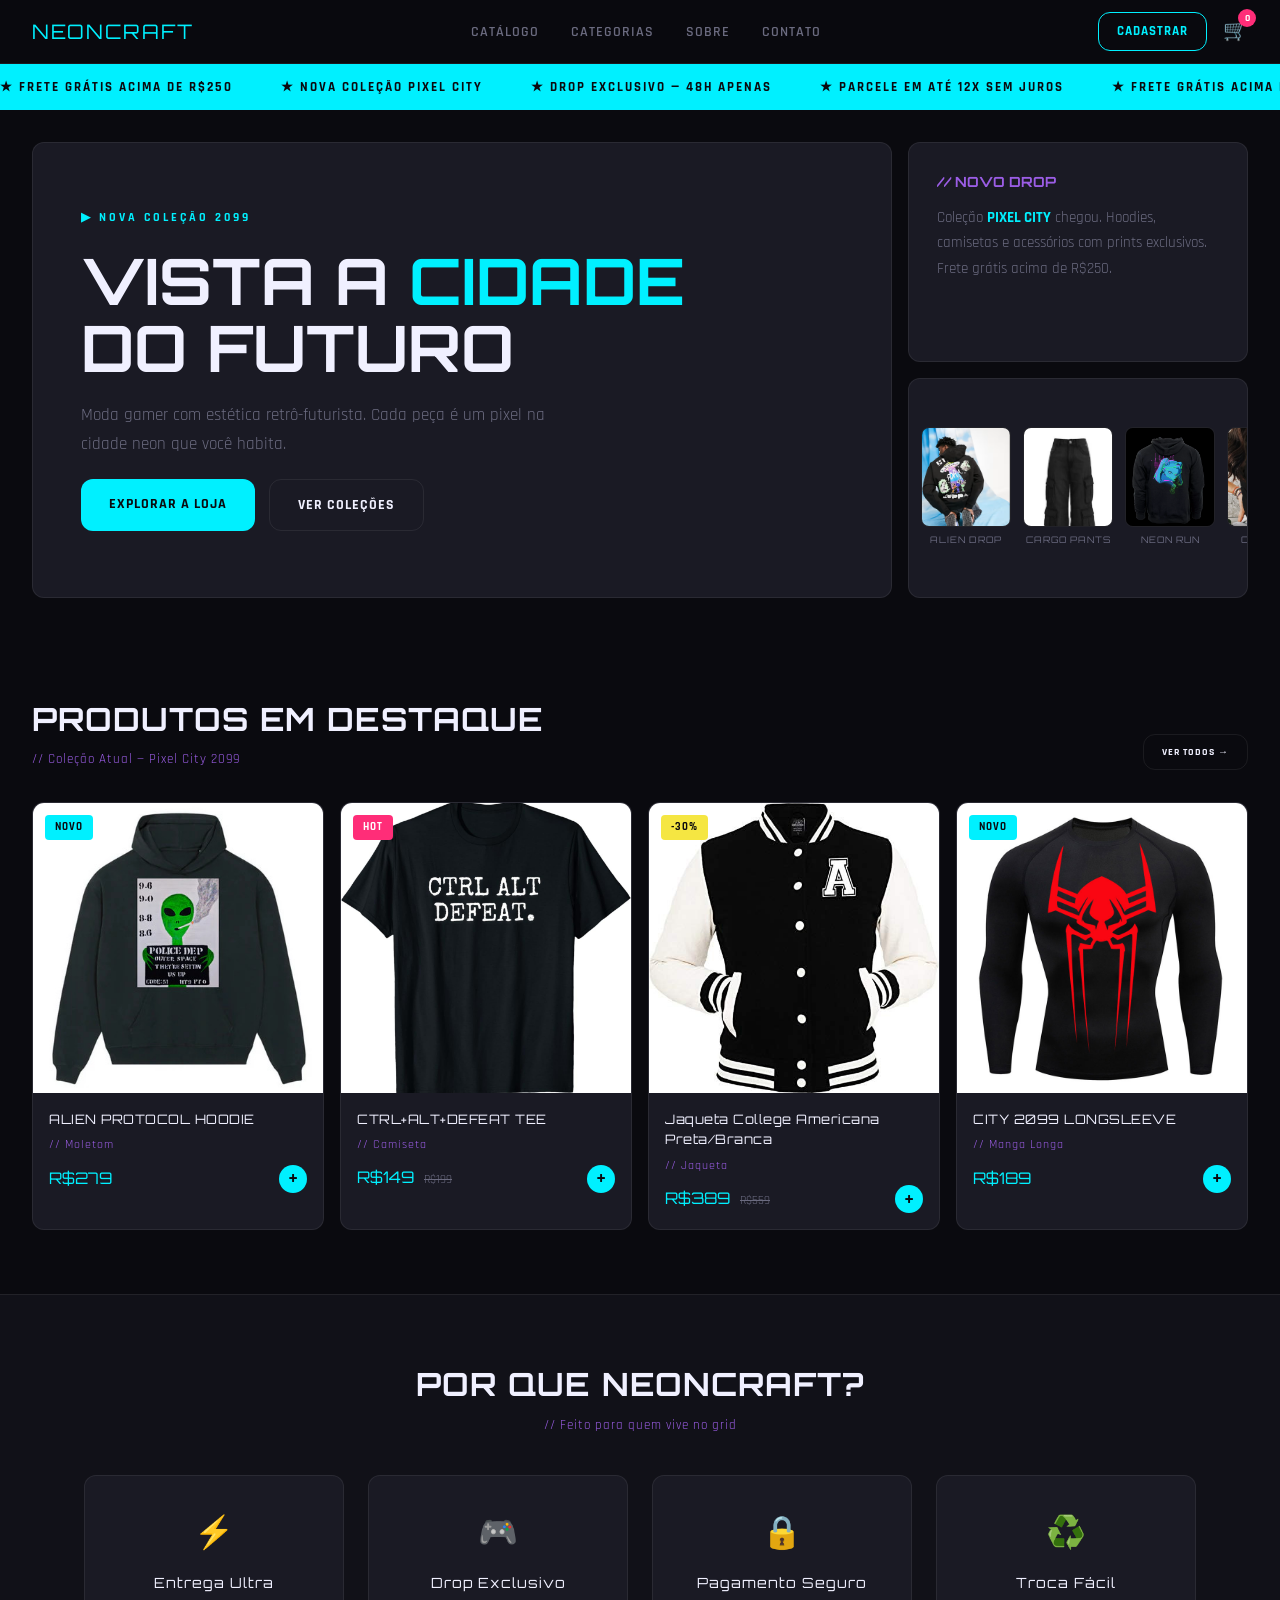
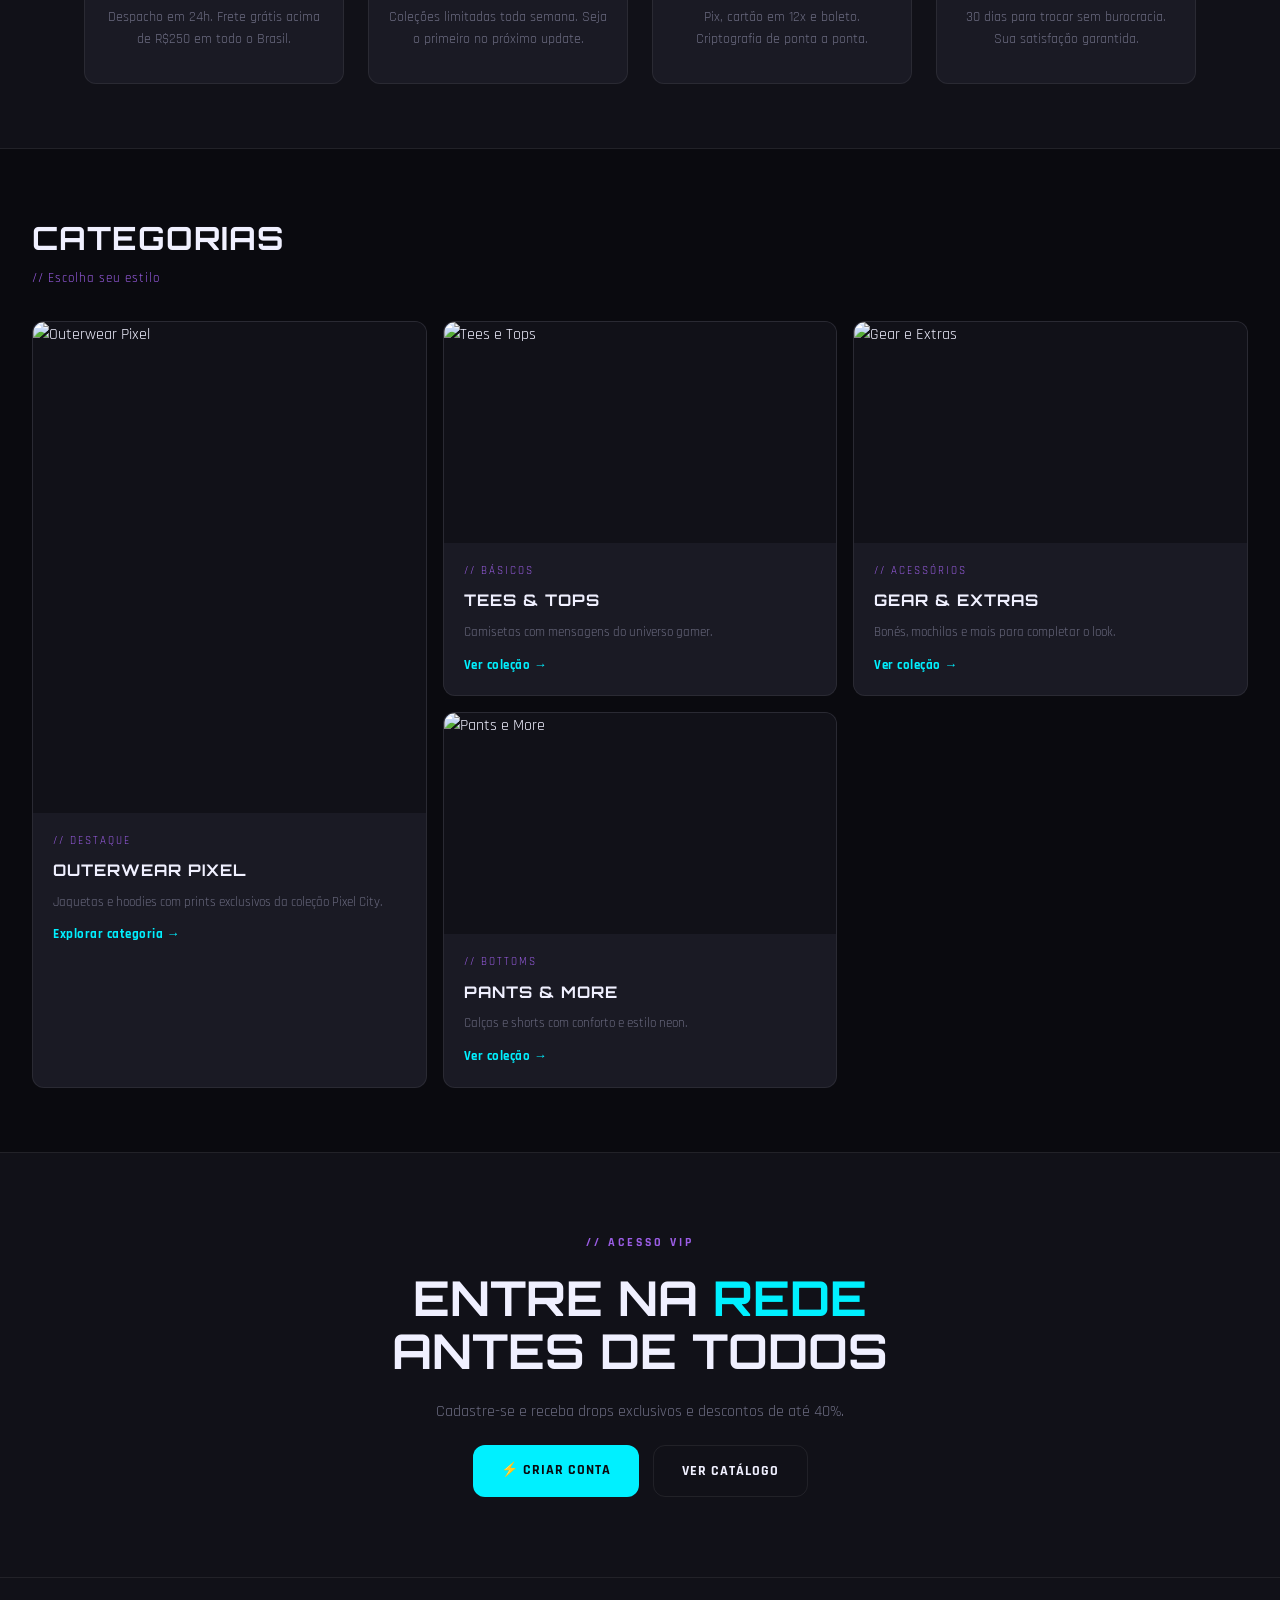
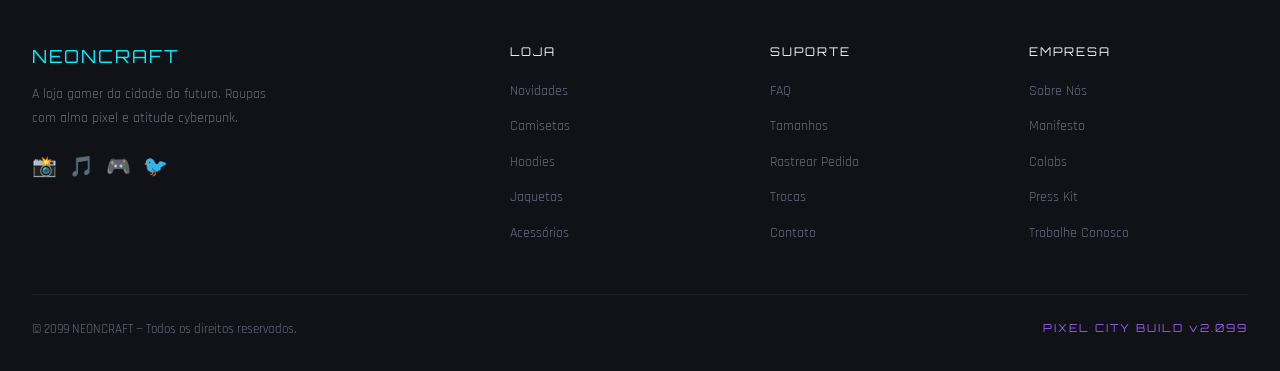
==== commit b2c27a53: "Merge branch 'Lucas'" ====
--- a/index.html
+++ b/index.html
@@ -22,7 +22,7 @@
       <li><a href="#categorias">Categorias</a></li>
       <li><a href="#sobre">Sobre</a></li>
       <li><a href="Cadastrar">Contato</a></li>
-    </ul>a
+    </ul>
 
     <div class="nav-actions">
       <a href="Cadastrar" class="btn-cadastrar">Cadastrar</a>
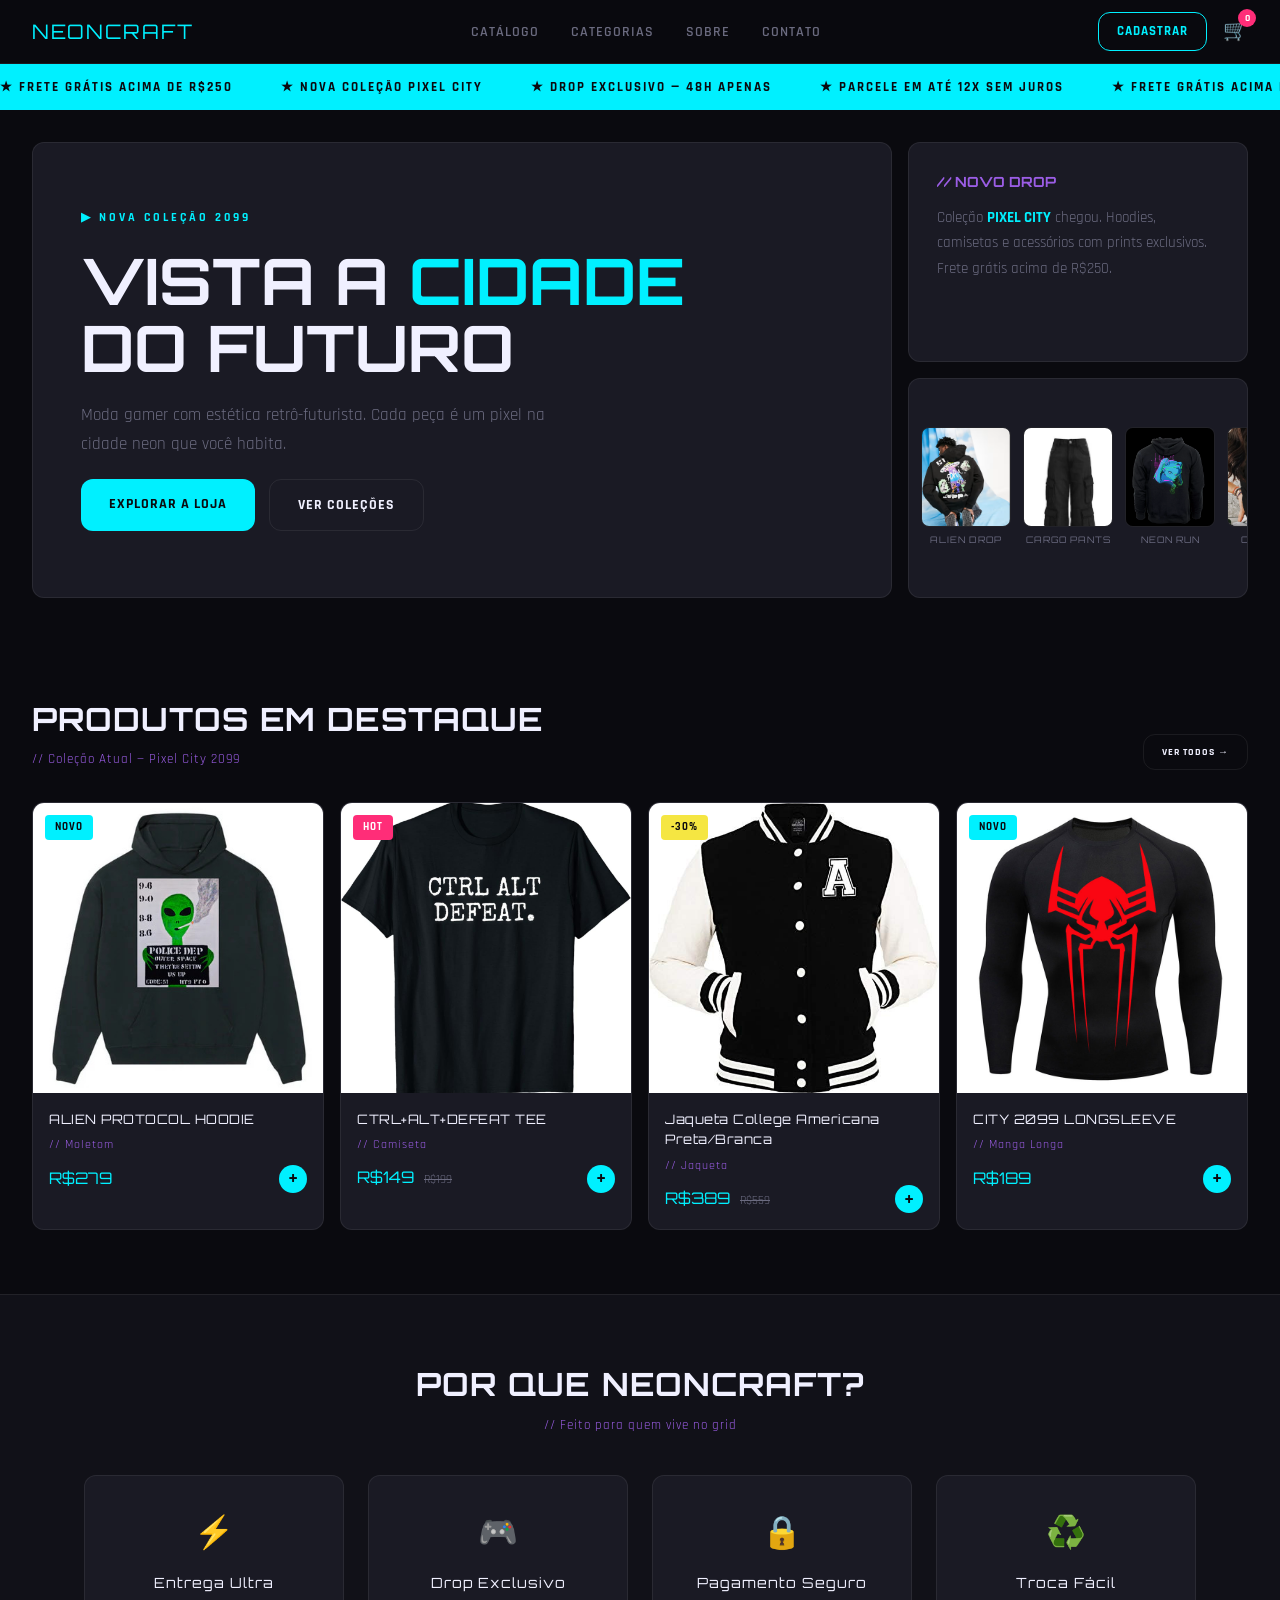
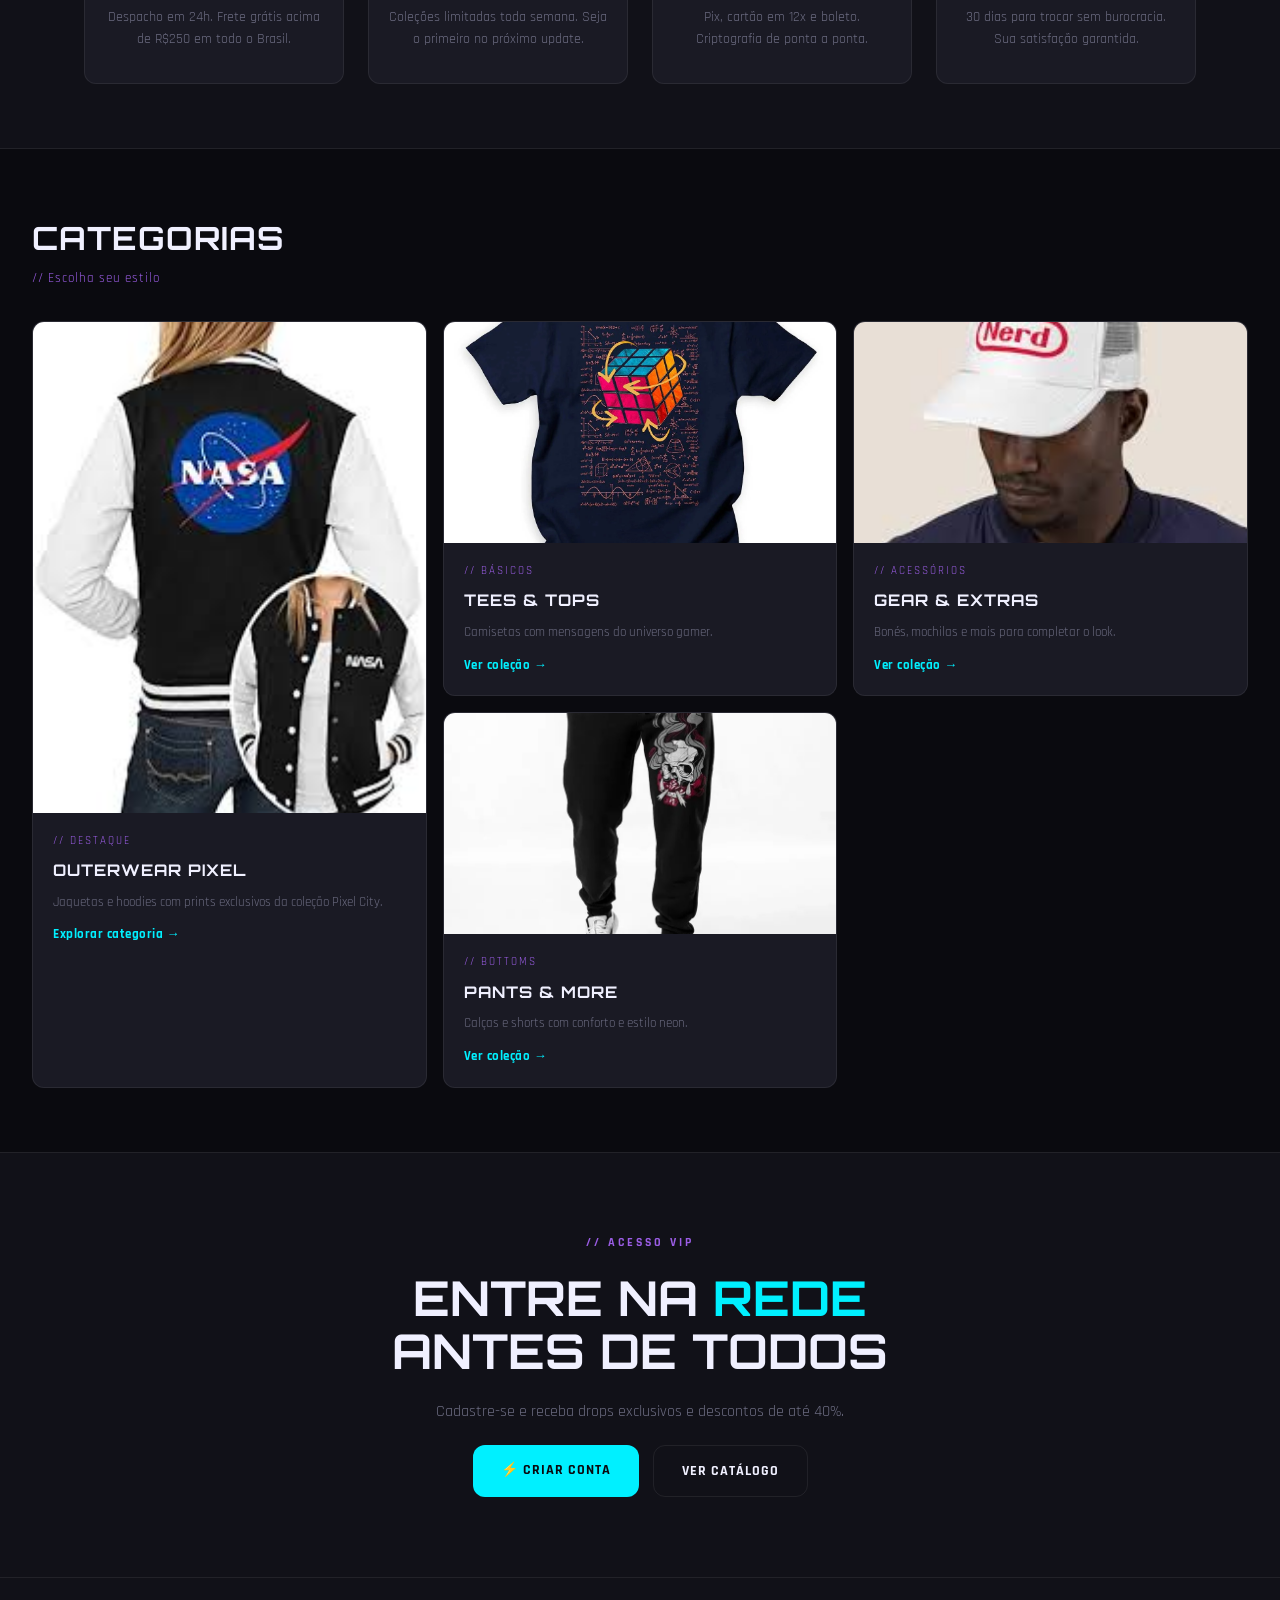
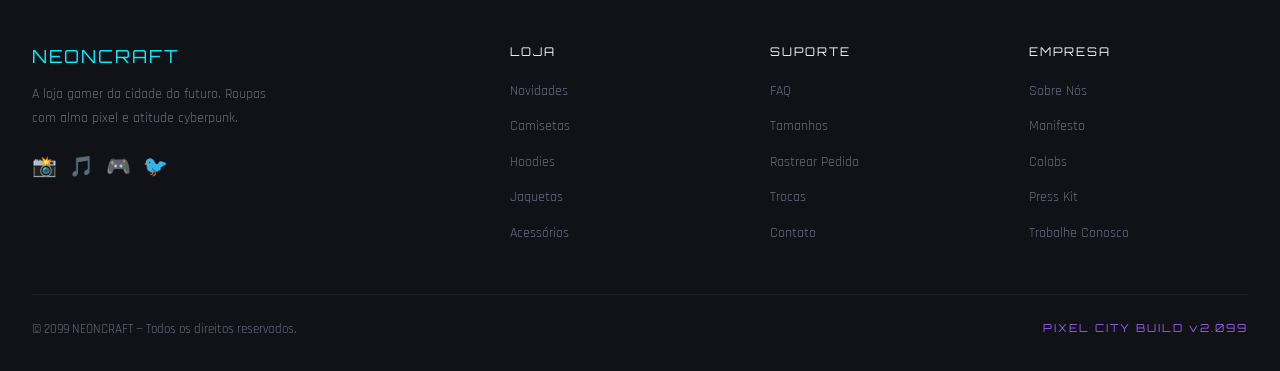
==== commit 4d2ce83c: "Inserido novas imagens para a categoria" ====
--- a/index.html
+++ b/index.html
@@ -252,7 +252,7 @@
       <!-- Categoria destaque (card grande) — imagem definida depois -->
       <a href="catalogo.html" class="cat-card large">
         <div class="cat-img">
-          <img src="" alt="Outerwear Pixel" />
+          <img src="/Img/Img_Categoria/WhatsApp Image 2026-03-30 at 19.13.42.jpeg" alt="Outerwear Pixel" />
         </div>
         <div class="cat-info">
           <p class="cat-label">// Destaque</p>
@@ -265,7 +265,7 @@
       <!-- Categoria 2 -->
       <a href="catalogo.html" class="cat-card">
         <div class="cat-img">
-          <img src="" alt="Tees e Tops" />
+          <img src="Img/Img_Categoria/WhatsApp Image 2026-03-30 at 19.12.40.jpeg" alt="Tees e Tops" />
         </div>
         <div class="cat-info">
           <p class="cat-label">// Básicos</p>
@@ -278,7 +278,7 @@
       <!-- Categoria 3 -->
       <a href="catalogo.html" class="cat-card">
         <div class="cat-img">
-          <img src="" alt="Gear e Extras" />
+          <img src="Img/Img_Categoria/WhatsApp Image 2026-03-30 at 19.13.02.jpeg" alt="Gear e Extras" />
         </div>
         <div class="cat-info">
           <p class="cat-label">// Acessórios</p>
@@ -291,7 +291,7 @@
       <!-- Categoria 4 -->
       <a href="catalogo.html" class="cat-card">
         <div class="cat-img">
-          <img src="" alt="Pants e More" />
+          <img src="/Img/Img_Categoria/WhatsApp Image 2026-03-30 at 19.13.27.jpeg" alt="Pants e More" />
         </div>
         <div class="cat-info">
           <p class="cat-label">// Bottoms</p>
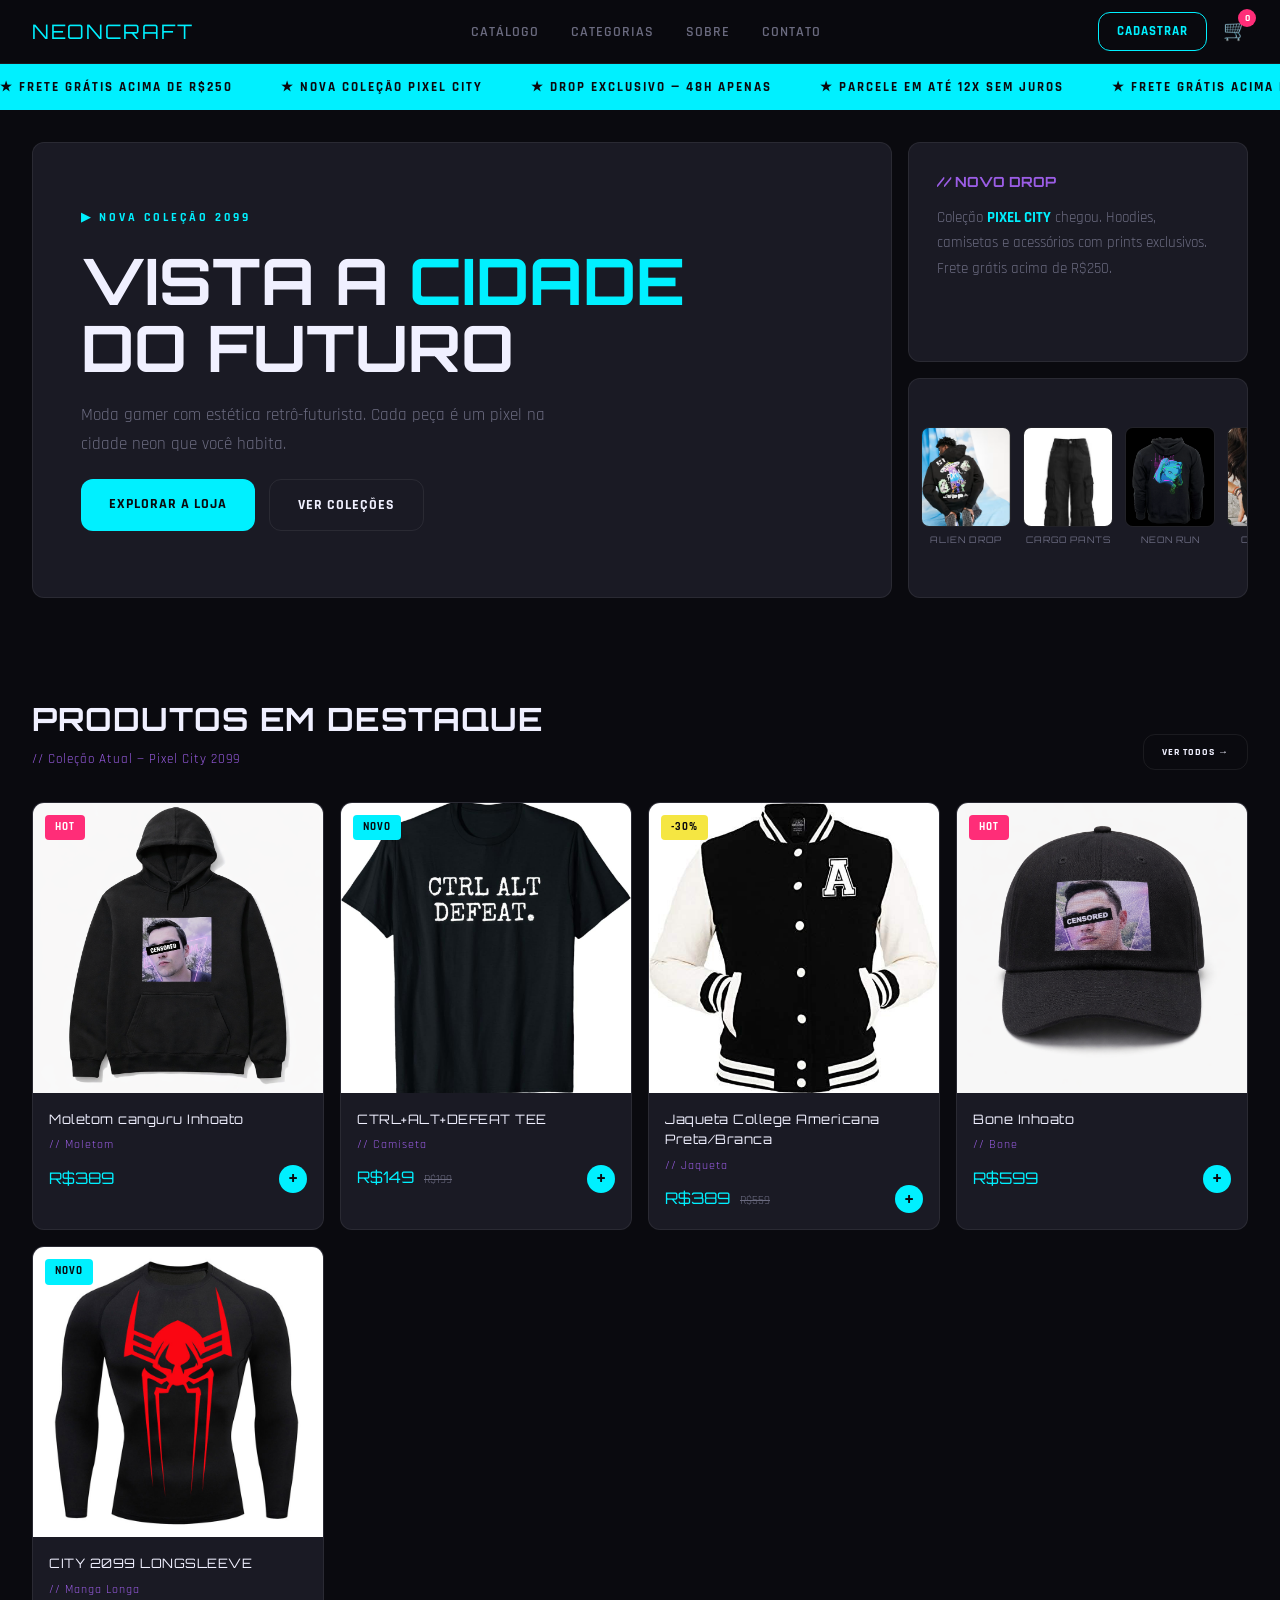
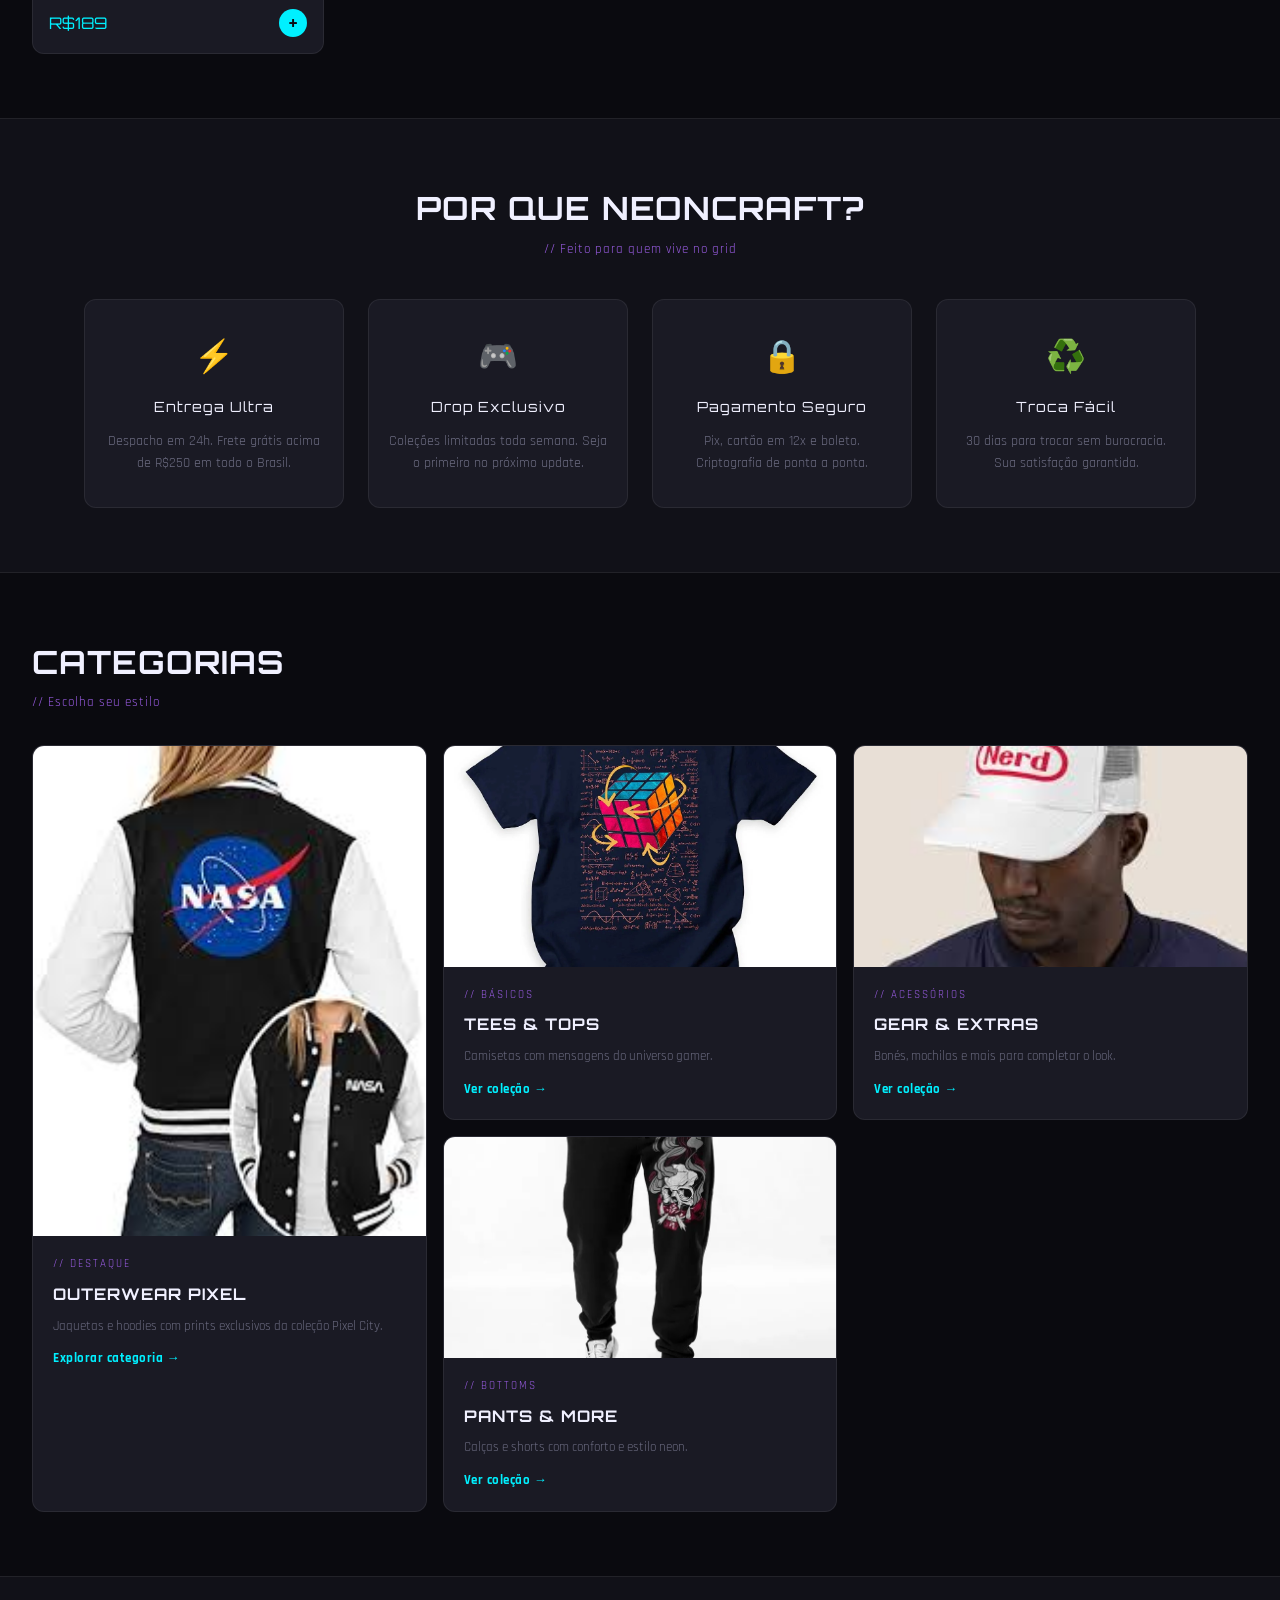
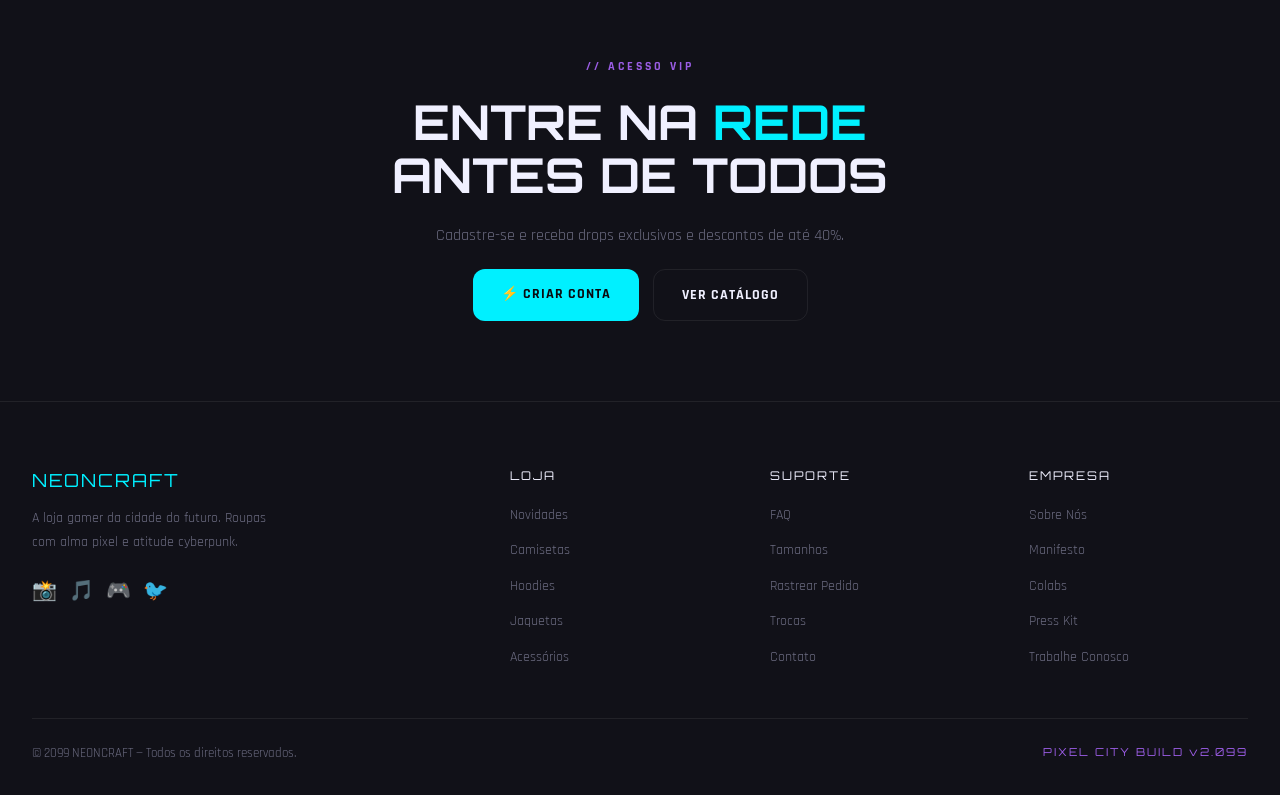
==== commit a008007c: "Peças inhoato" ====
--- a/index.html
+++ b/index.html
@@ -141,23 +141,23 @@
     <div class="products-grid">
       <a href="catalogo.html" class="product-card">
         <div class="product-img">
-          <img src="/Img/Img_destaque/ALIEN PROTOCOL HOODIE.jpg" alt="Alien Protocol Hoodie" />
+          <img src="/Img/Img_destaque/dionathan.png" alt="Alien Protocol Hoodie" />
+          <span class="product-badge badge-hot">Hot</span>
+        </div>
+        <div class="product-info">
+          <p class="product-name">Moletom canguru Inhoato</p>
+          <p class="product-tag">// Moletom</p>
+          <div class="product-price-row">
+            <span class="product-price">R$389</span>
+            <span class="btn-add">+</span>
+          </div>
+        </div>
+      </a>
+      <!-- ===== PRODUTO 2 ===== -->
+      <a href="catalogo.html" class="product-card">
+        <div class="product-img">
+          <img src="/Img/Img_destaque/CTRL+ALT+DEFEAT TEE.jpg" alt="Ctrl Alt Defeat Tee" />
           <span class="product-badge badge-new">Novo</span>
-        </div>
-        <div class="product-info">
-          <p class="product-name">ALIEN PROTOCOL HOODIE</p>
-          <p class="product-tag">// Moletom</p>
-          <div class="product-price-row">
-            <span class="product-price">R$279</span>
-            <span class="btn-add">+</span>
-          </div>
-        </div>
-      </a>
-      <!-- ===== PRODUTO 2 ===== -->
-      <a href="catalogo.html" class="product-card">
-        <div class="product-img">
-          <img src="/Img/Img_destaque/CTRL+ALT+DEFEAT TEE.jpg" alt="Ctrl Alt Defeat Tee" />
-          <span class="product-badge badge-hot">Hot</span>
         </div>
         <div class="product-info">
           <p class="product-name">CTRL+ALT+DEFEAT TEE</p>
@@ -189,6 +189,22 @@
           </div>
         </div>
       </a>
+
+      <a href="catalogo.html" class="product-card">
+        <div class="product-img">
+          <img src="/Img/Img_destaque/bone inhoato.png" alt="Alien Protocol Hoodie" />
+          <span class="product-badge badge-hot">Hot</span>
+        </div>
+        <div class="product-info">
+          <p class="product-name">Bone Inhoato</p>
+          <p class="product-tag">// Bone</p>
+          <div class="product-price-row">
+            <span class="product-price">R$599</span>
+            <span class="btn-add">+</span>
+          </div>
+        </div>
+      </a>
+
       <!-- ===== PRODUTO 4 ===== -->
       <a href="catalogo.html" class="product-card">
         <div class="product-img">
@@ -376,4 +392,5 @@
   </footer>
 
 </body>
+
 </html>
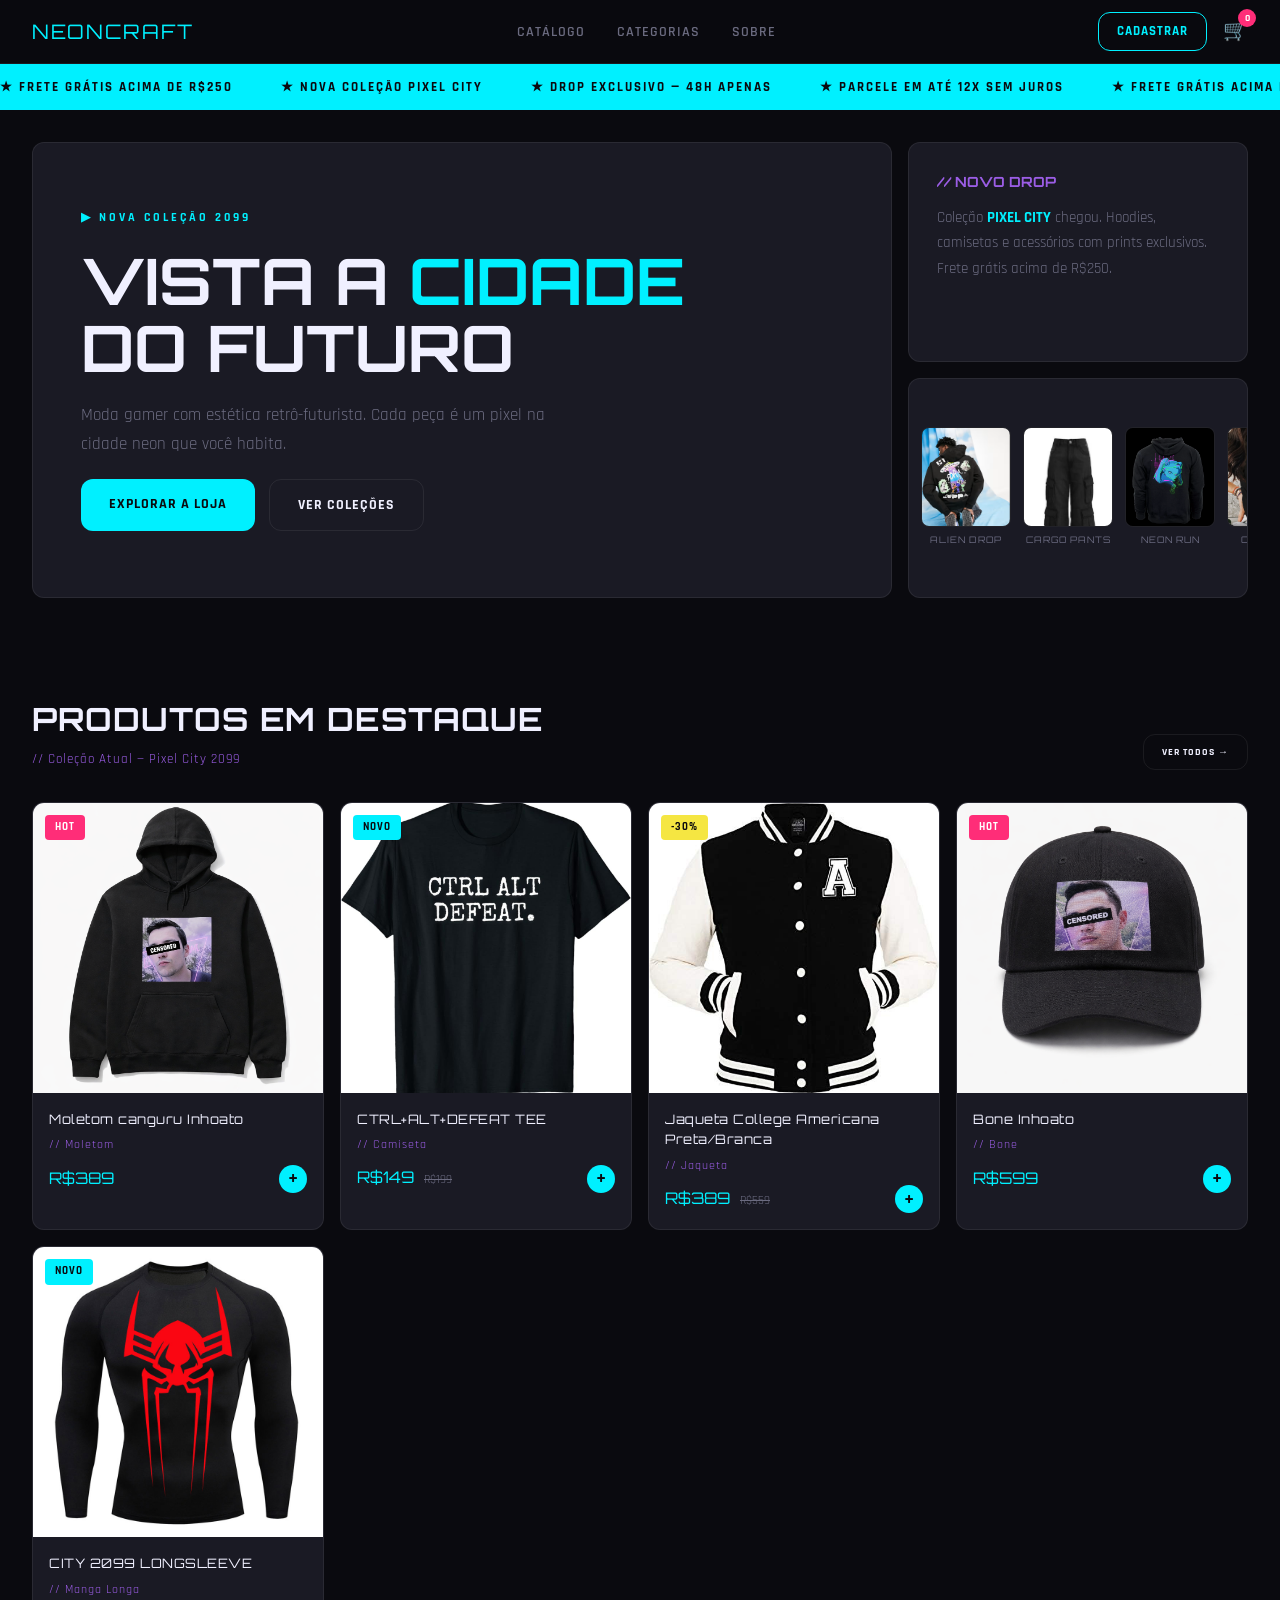
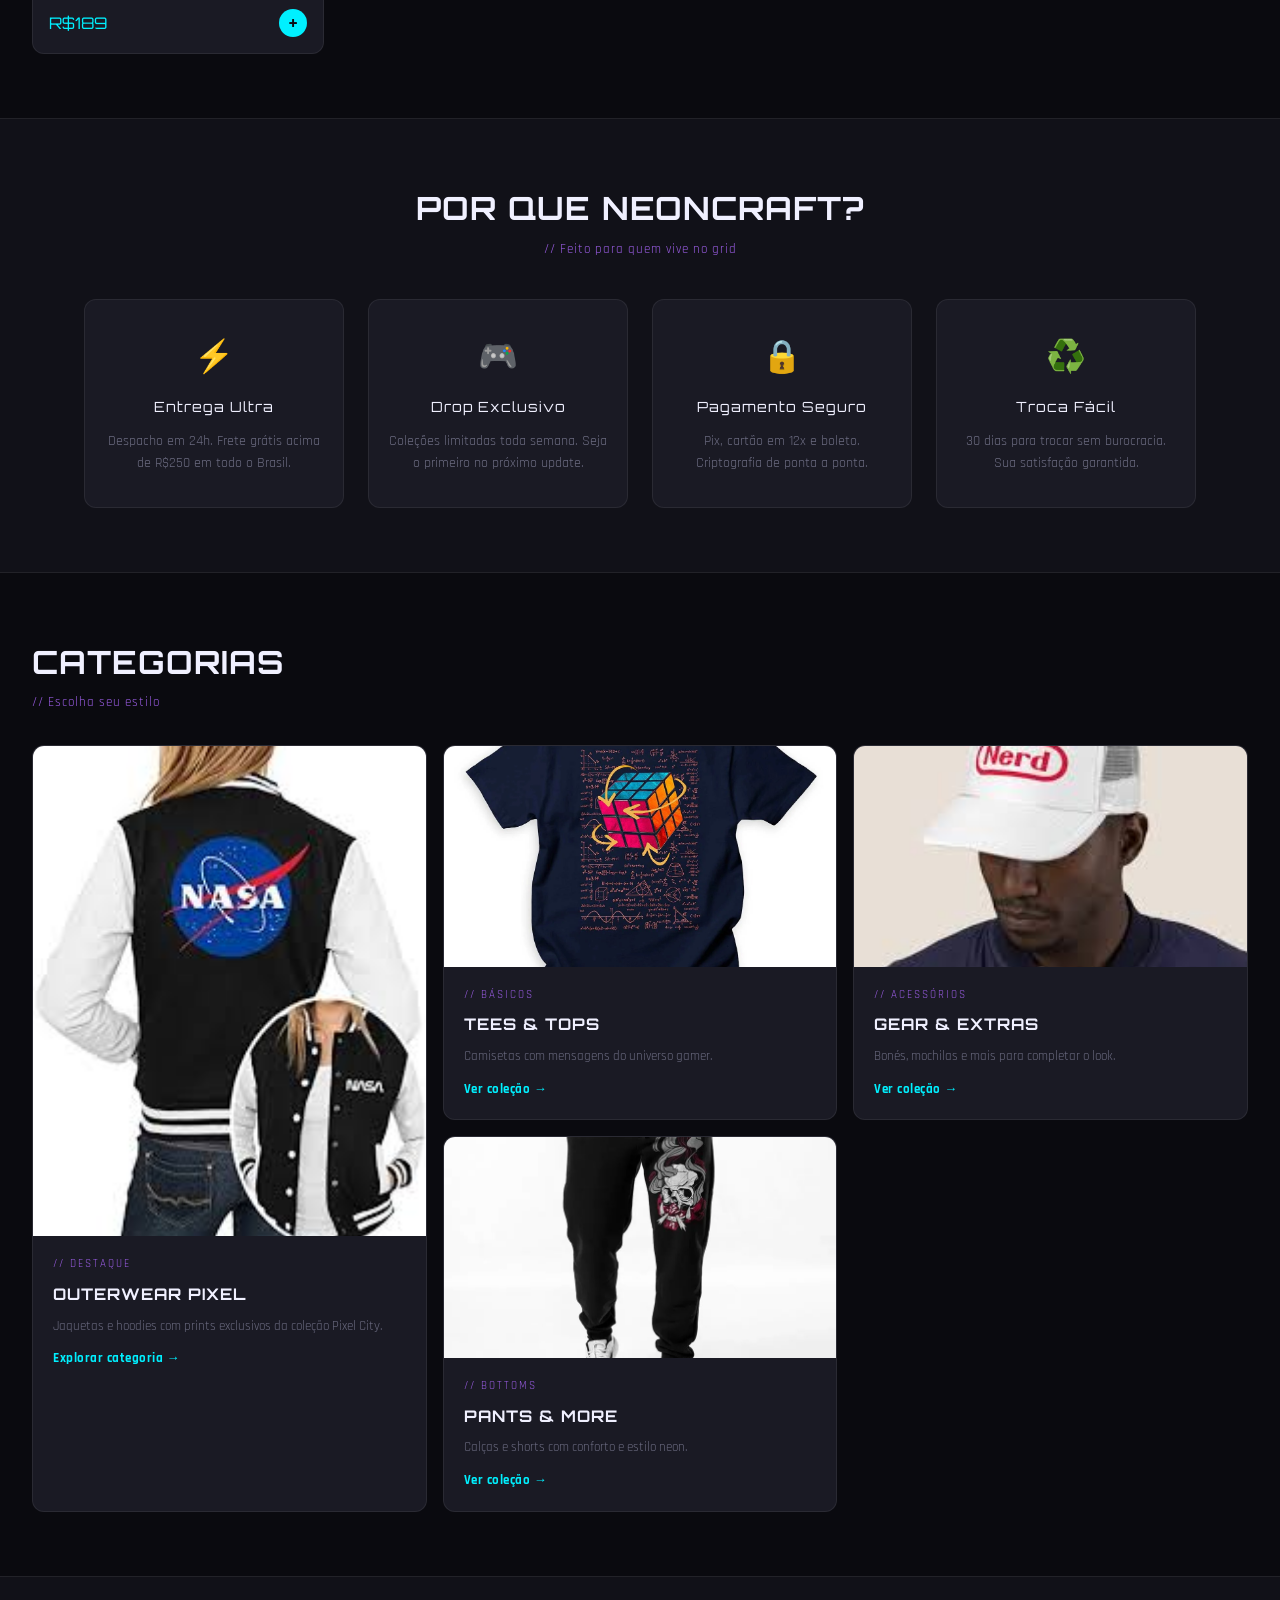
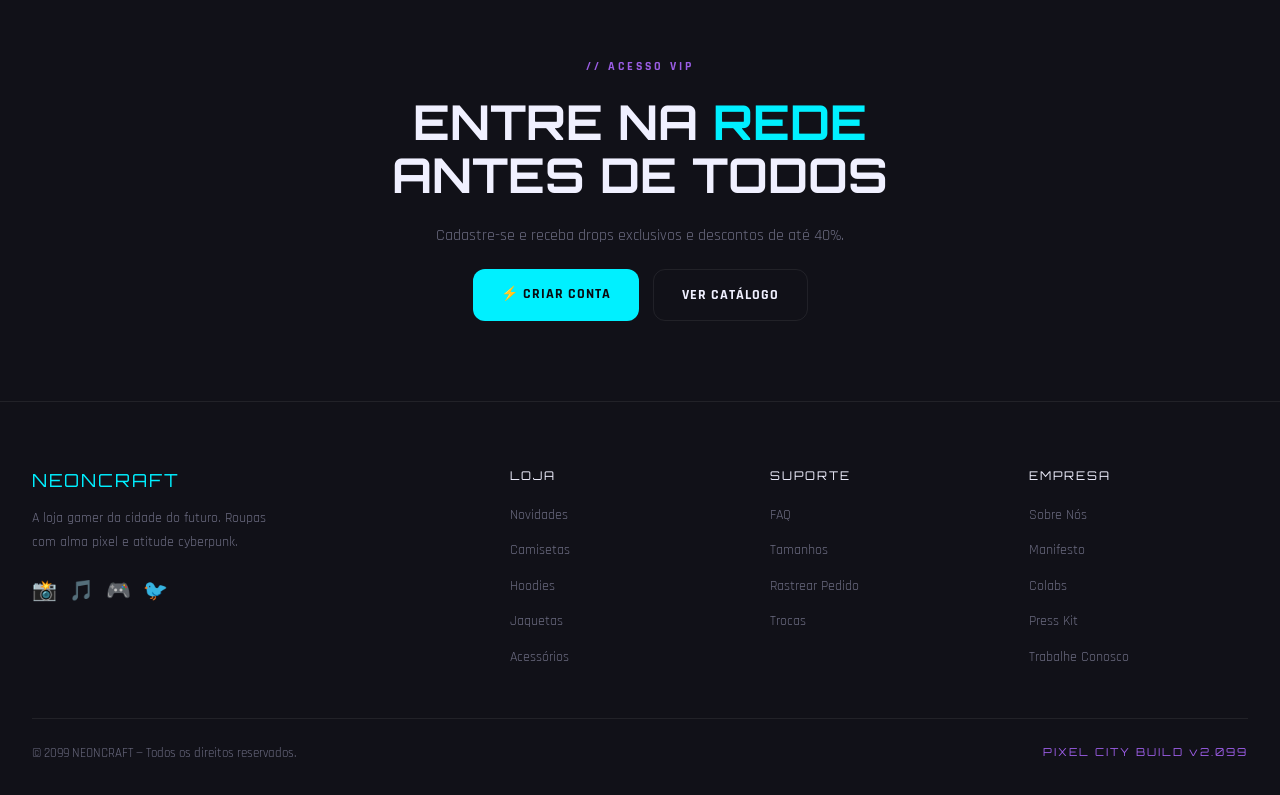
==== commit 1eac7872: "Pagina de cadastro e algumas modificações nas demais" ====
--- a/index.html
+++ b/index.html
@@ -21,11 +21,10 @@
       <li><a href="catalogo.html">Catálogo</a></li>
       <li><a href="#categorias">Categorias</a></li>
       <li><a href="#sobre">Sobre</a></li>
-      <li><a href="Cadastrar">Contato</a></li>
     </ul>
 
     <div class="nav-actions">
-      <a href="Cadastrar" class="btn-cadastrar">Cadastrar</a>
+      <a href="cadastro.html" class="btn-cadastrar">Cadastrar</a>
       <a href="carrinho.html" class="cart-icon">🛒
         <span class="cart-badge">0</span>
       </a>
@@ -367,7 +366,6 @@
           <li><a href="#">Tamanhos</a></li>
           <li><a href="#">Rastrear Pedido</a></li>
           <li><a href="#">Trocas</a></li>
-          <li><a href="cadastro.html">Contato</a></li>
         </ul>
       </div>
 
